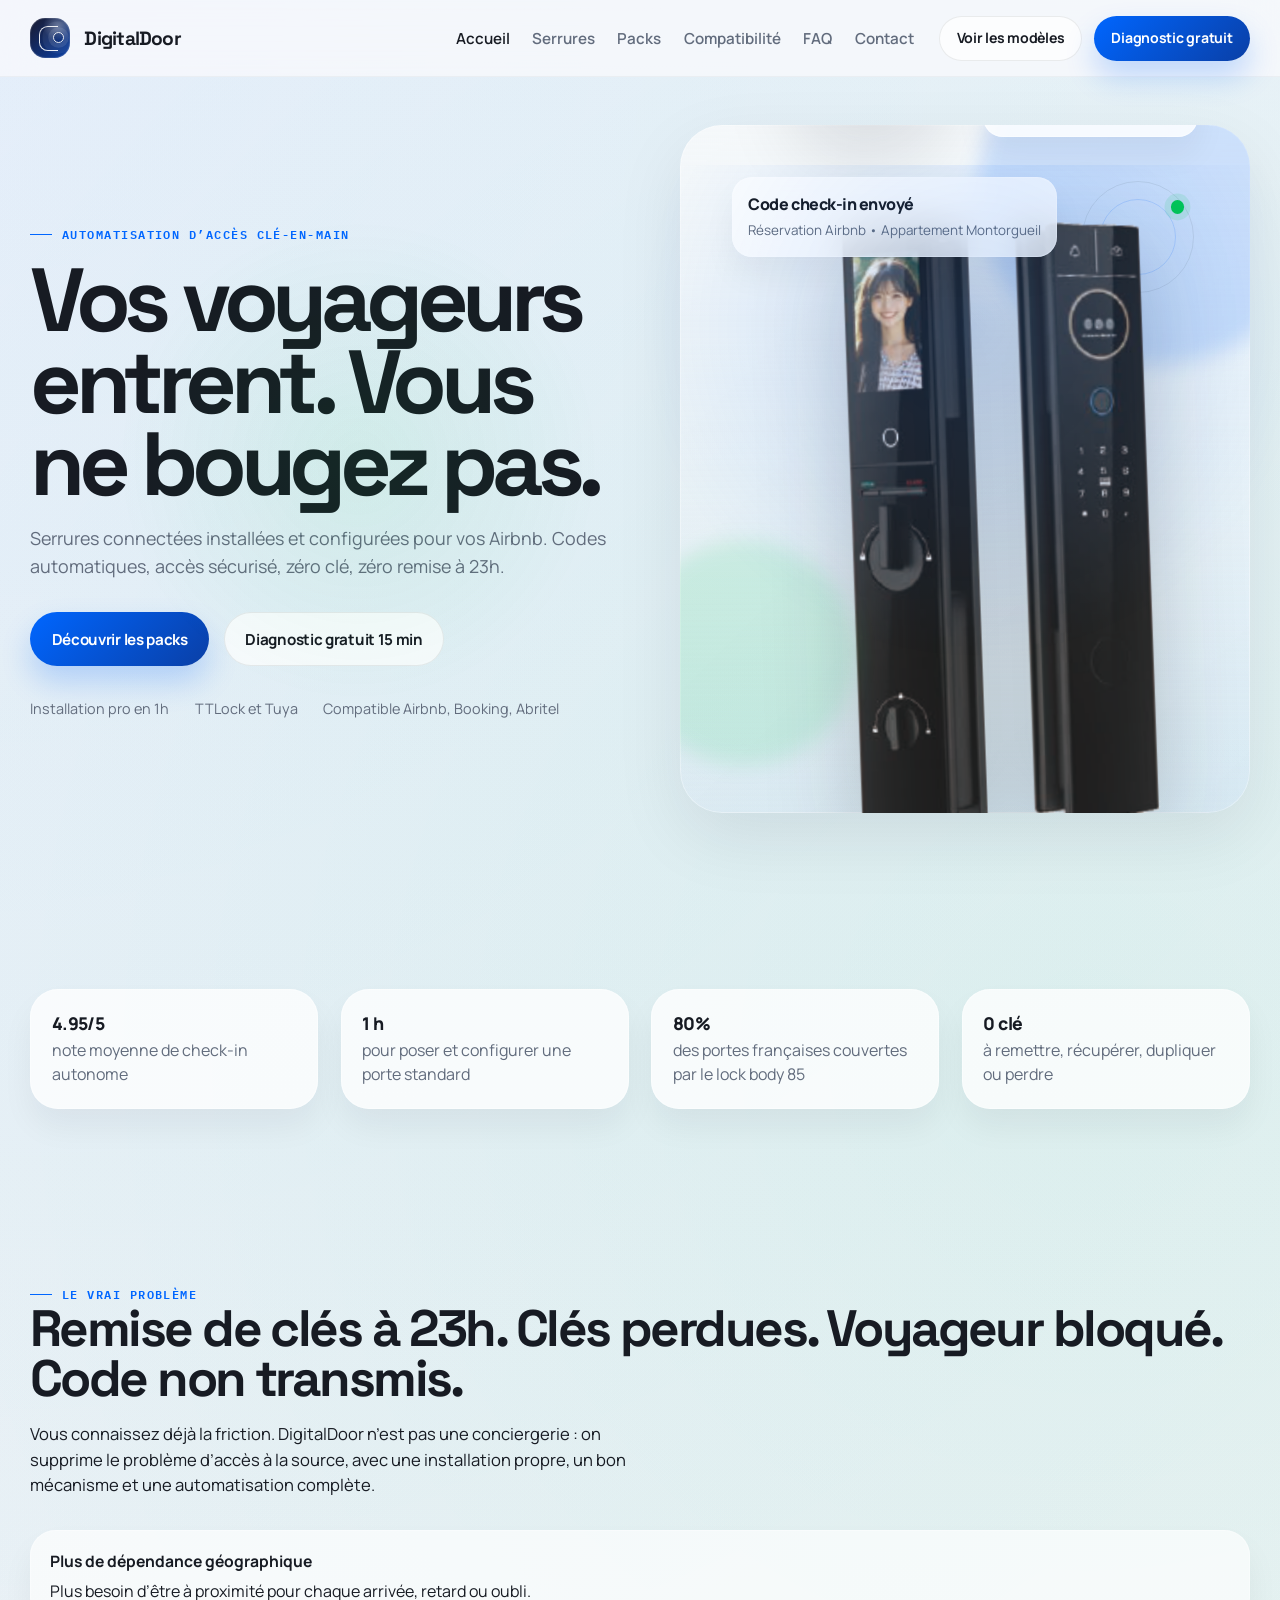
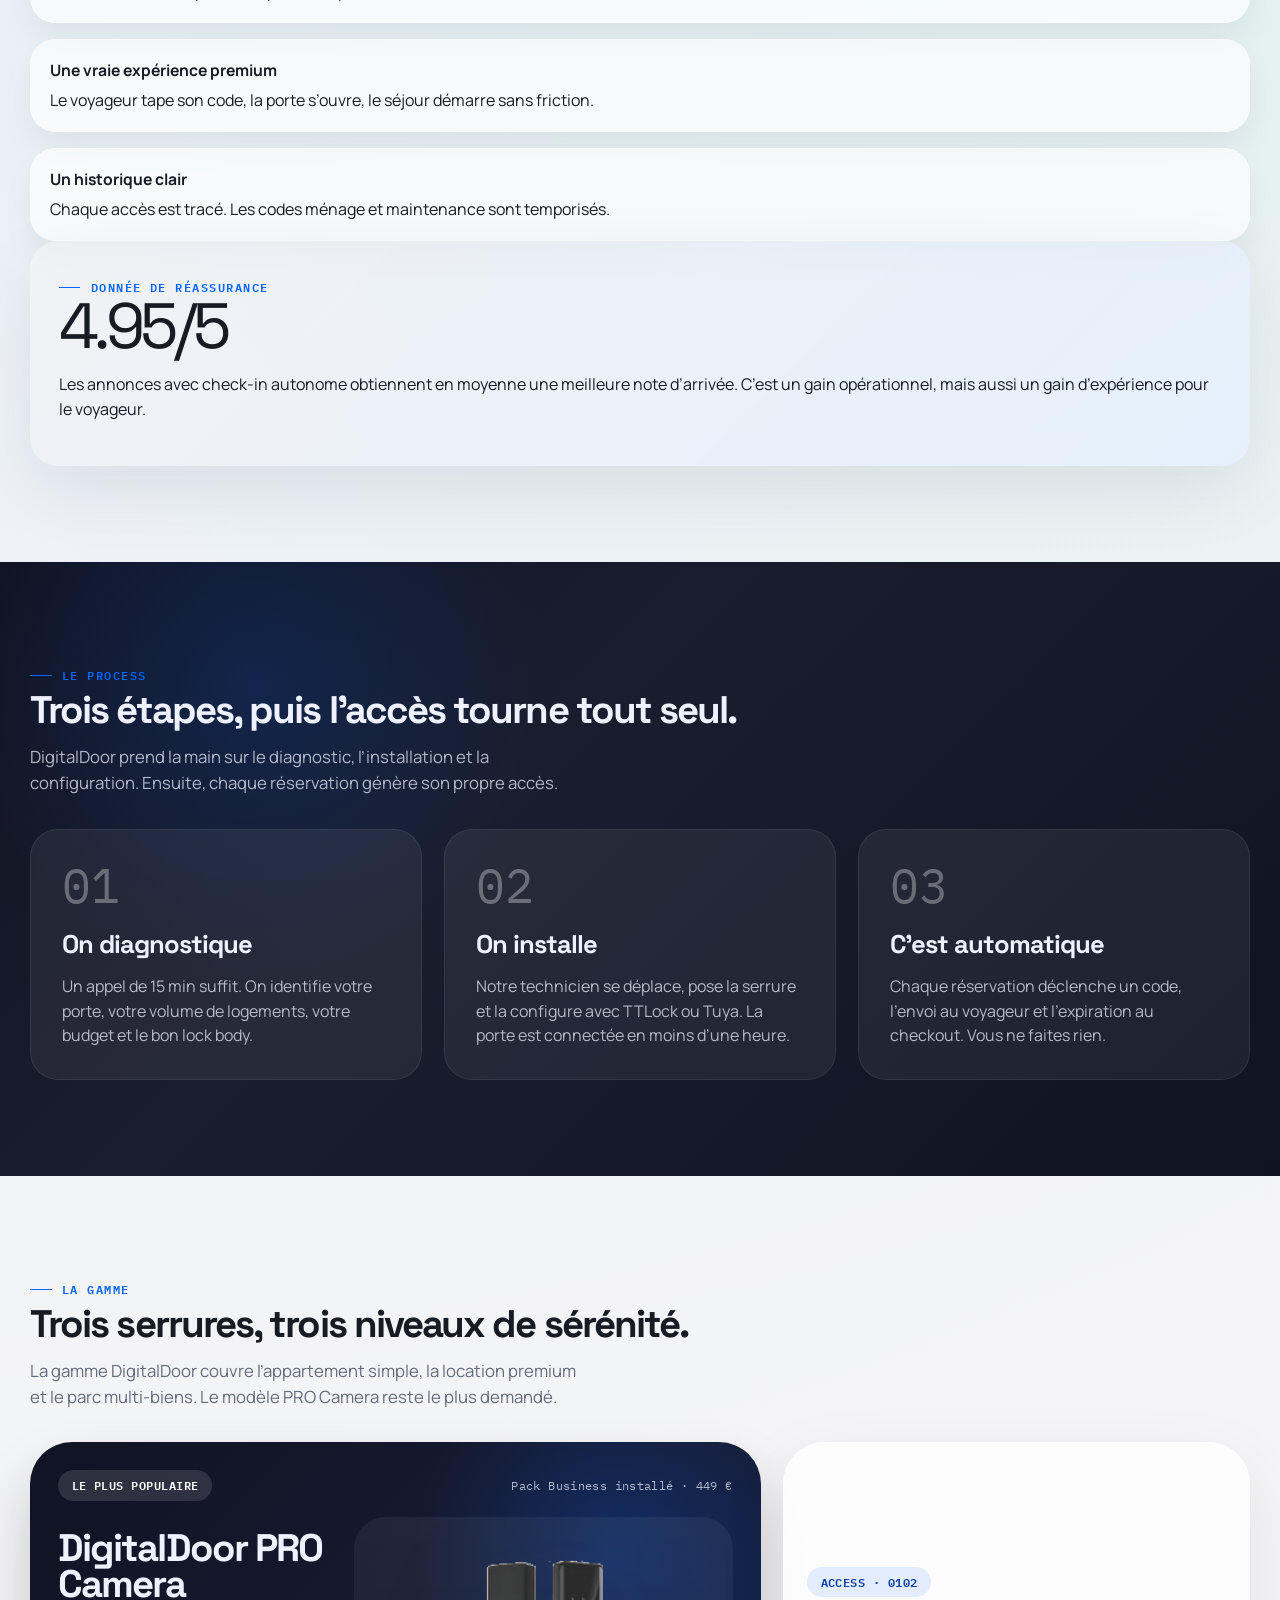
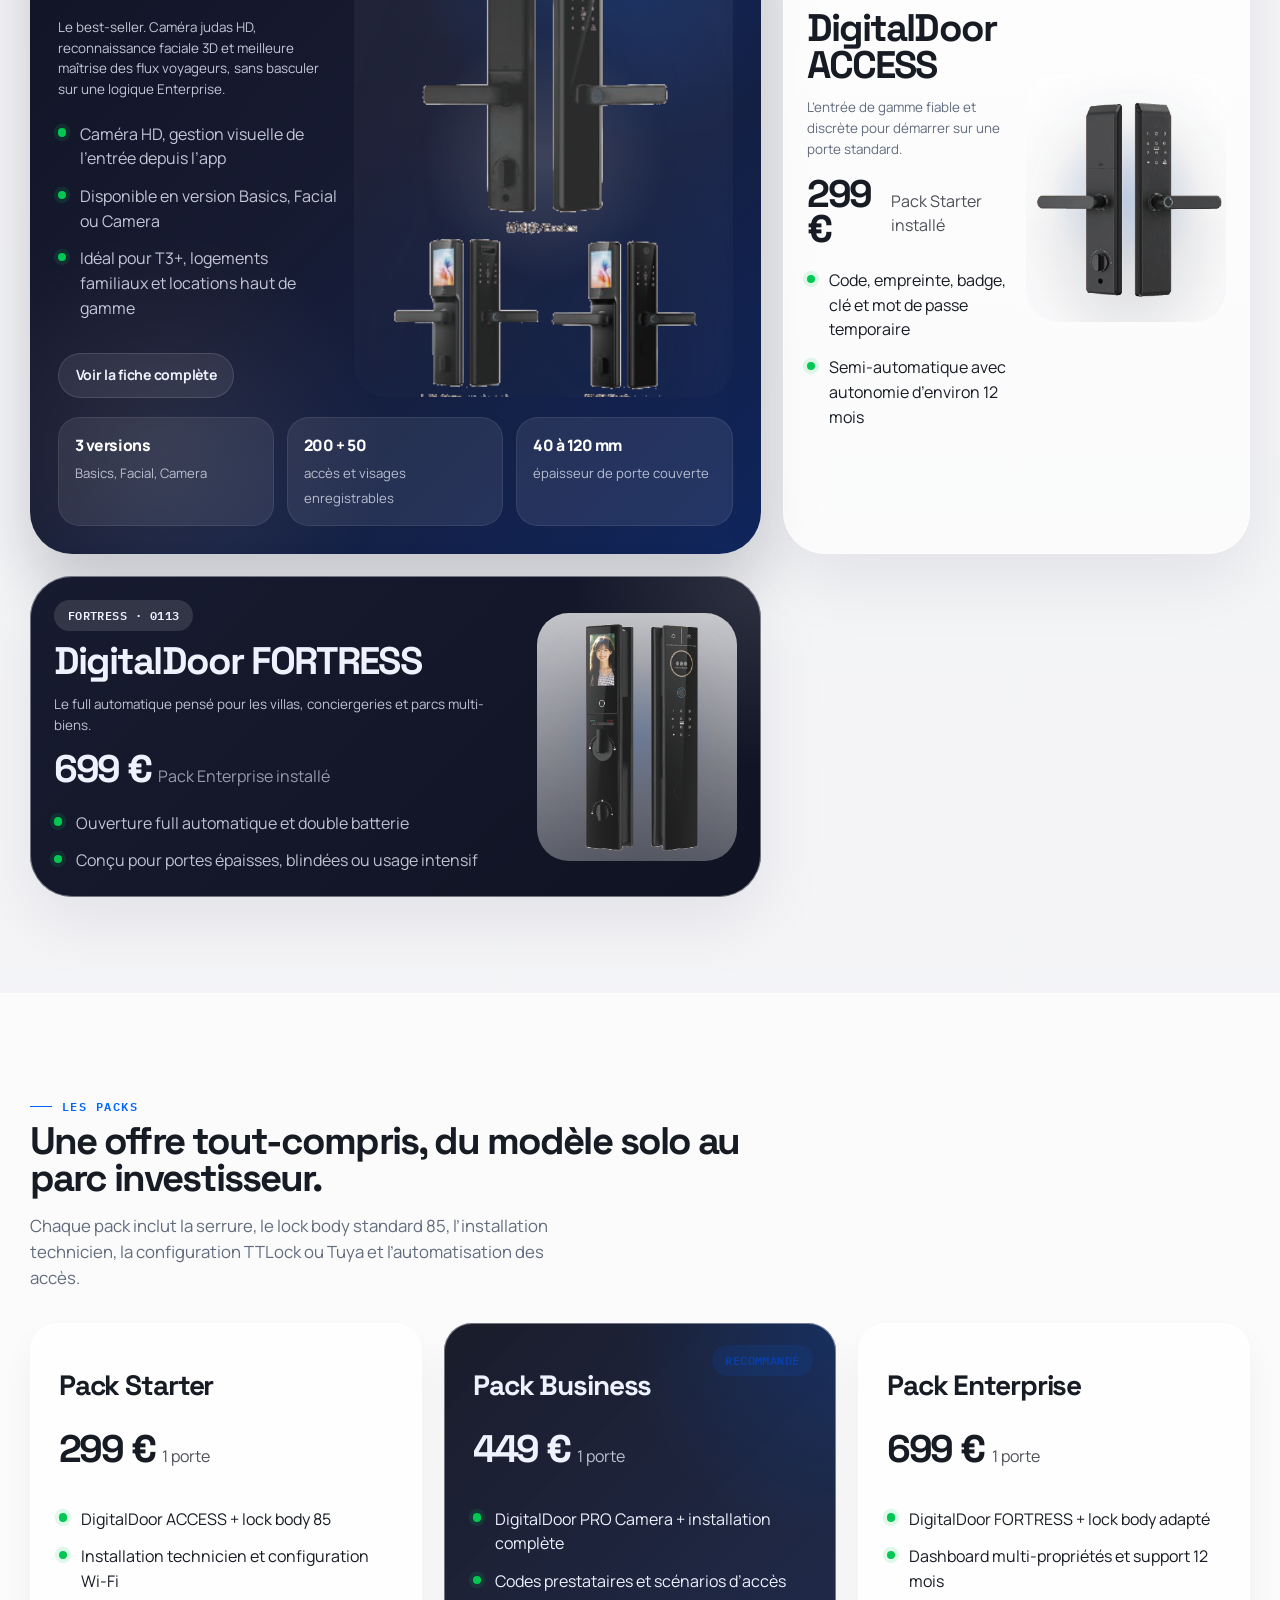
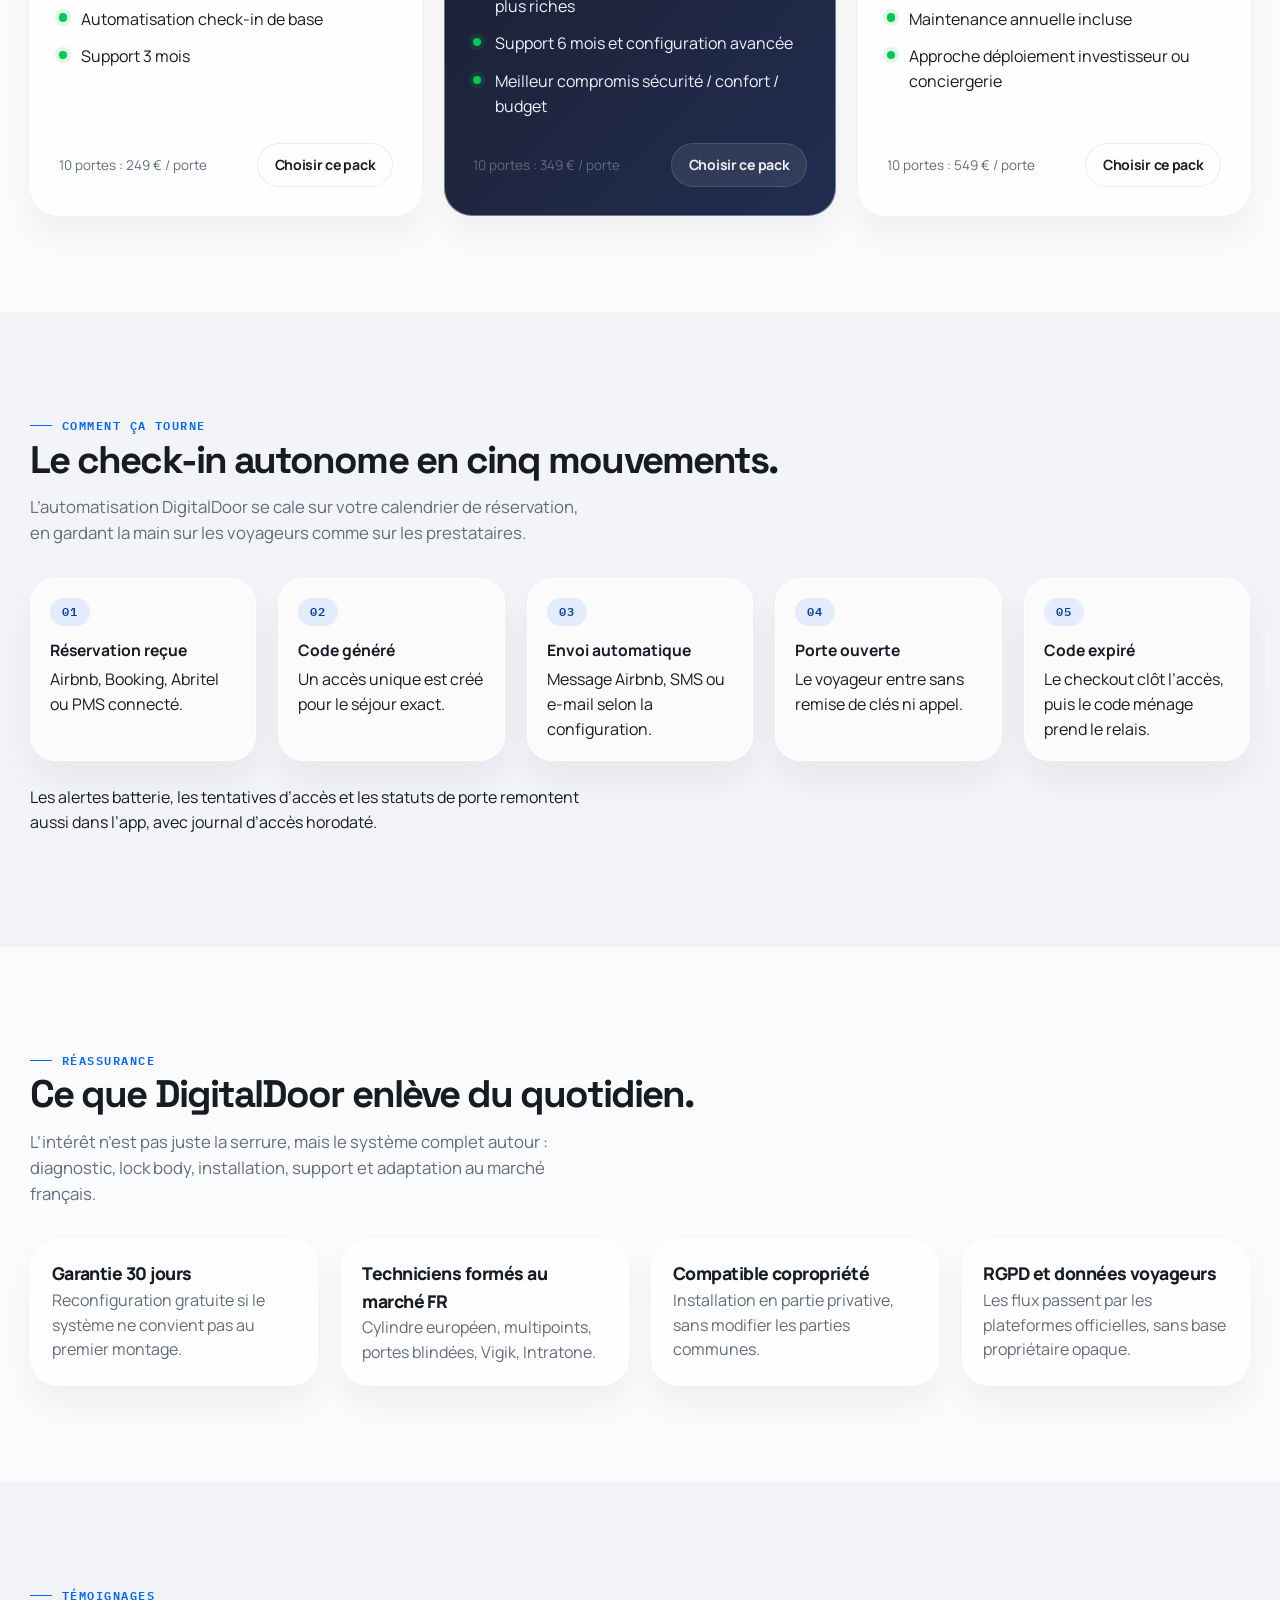
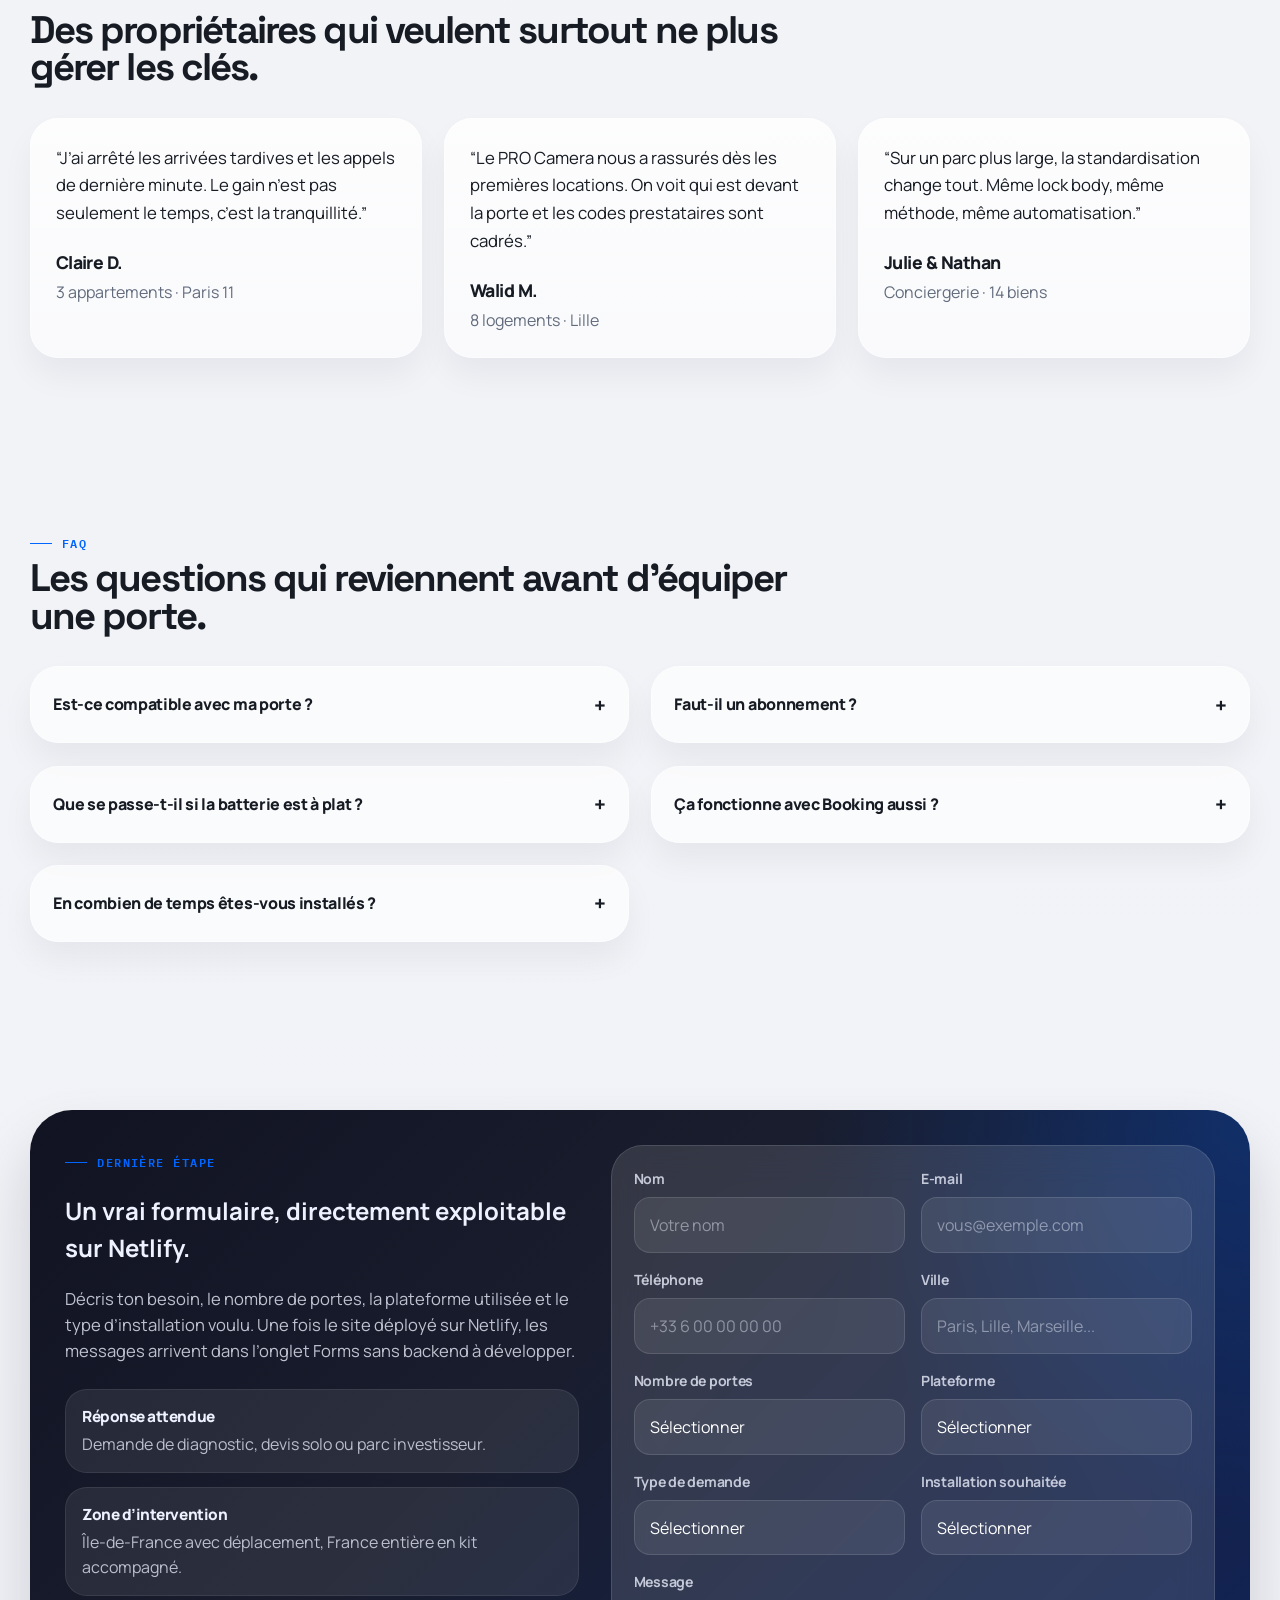
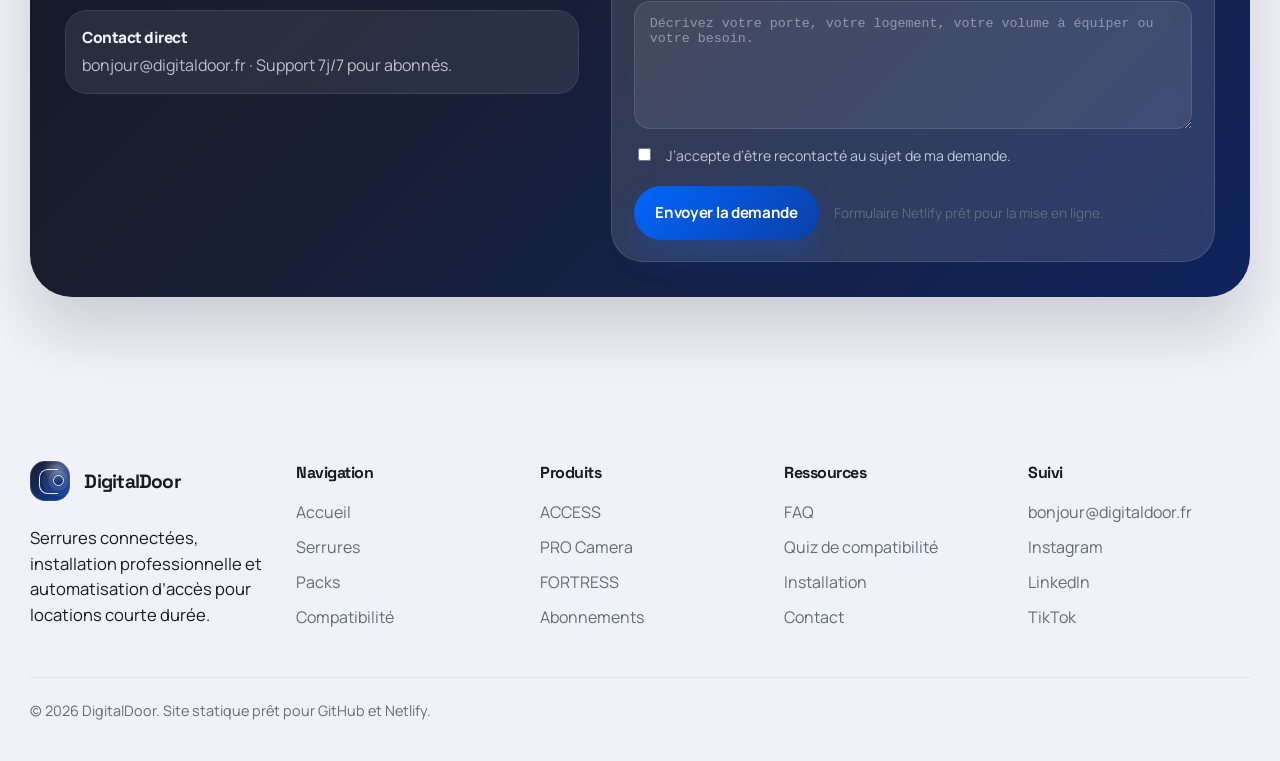
==== index.html @ a61199c5 "Initial DigitalDoor site" ====
<!DOCTYPE html>
<html lang="fr">
  <head>
    <meta charset="UTF-8" />
    <meta name="viewport" content="width=device-width, initial-scale=1.0" />
    <title>DigitalDoor | Serrures connectées pour locations courte durée</title>
    <meta
      name="description"
      content="Automatisez l'accès à vos locations courte durée avec des serrures connectées installées et configurées pour Airbnb, Booking et Abritel."
    />
    <link rel="preconnect" href="https://fonts.googleapis.com" />
    <link rel="preconnect" href="https://fonts.gstatic.com" crossorigin />
    <link
      href="https://fonts.googleapis.com/css2?family=IBM+Plex+Mono:wght@400;500;600&family=Manrope:wght@400;500;600;700;800&family=Space+Grotesk:wght@500;700&display=swap"
      rel="stylesheet"
    />
    <link rel="stylesheet" href="assets/styles/styles.css" />
    <script src="assets/scripts/app.js" defer></script>
  </head>
  <body>
    <div class="page-shell">
      <header class="site-header">
        <div class="container site-header__inner">
          <a class="logo" href="index.html" aria-label="DigitalDoor">
            <span class="logo__mark" aria-hidden="true"></span>
            <span>DigitalDoor</span>
          </a>

          <button class="nav-toggle" type="button" aria-expanded="false" aria-label="Ouvrir le menu" data-nav-toggle>
            <span class="nav-toggle__line"></span>
          </button>

          <nav class="site-nav" aria-label="Navigation principale" data-nav>
            <div class="site-nav__links">
              <a href="index.html" aria-current="page">Accueil</a>
              <a href="serrures.html">Serrures</a>
              <a href="packs.html">Packs</a>
              <a href="compatibilite.html">Compatibilité</a>
              <a href="index.html#faq">FAQ</a>
              <a href="index.html#contact">Contact</a>
            </div>
            <div class="site-nav__actions">
              <a class="button button--ghost button--small" href="serrures.html">Voir les modèles</a>
              <a class="button button--primary button--small" href="compatibilite.html">Diagnostic gratuit</a>
            </div>
          </nav>
        </div>
      </header>

      <main>
        <section class="hero">
          <div class="container hero-grid">
            <div data-reveal>
              <span class="eyebrow">Automatisation d’accès clé-en-main</span>
              <h1>Vos voyageurs entrent. Vous ne bougez pas.</h1>
              <p>
                Serrures connectées installées et configurées pour vos Airbnb.
                Codes automatiques, accès sécurisé, zéro clé, zéro remise à 23h.
              </p>
              <div class="hero-actions">
                <a class="button button--primary" href="packs.html">Découvrir les packs</a>
                <a class="button button--ghost" href="compatibilite.html">Diagnostic gratuit 15 min</a>
              </div>
              <div class="hero-notes">
                <span>Installation pro en 1h</span>
                <span>TTLock et Tuya</span>
                <span>Compatible Airbnb, Booking, Abritel</span>
              </div>
            </div>

            <div class="hero-stage" data-reveal>
              <div class="hero-stage__grid">
                <div class="hero-orbit" aria-hidden="true"></div>
                <div class="device-stack">
                  <img
                    class="hero-device hero-device--main"
                    src="assets/images/113.png"
                    alt="DigitalDoor FORTRESS"
                  />
                  <img
                    class="hero-device hero-device--secondary"
                    src="assets/images/102.png"
                    alt="DigitalDoor ACCESS"
                  />
                </div>
                <div class="hero-chip hero-chip--arrival">
                  <strong>Code check-in envoyé</strong>
                  <span>Réservation Airbnb • Appartement Montorgueil</span>
                </div>
                <div class="hero-chip hero-chip--stat">
                  <strong>Check-in autonome actif</strong>
                  <span>Porte déverrouillée • fermeture auto dans 8 s</span>
                </div>
                <div class="hero-chip hero-chip--owner">
                  <strong>Notification propriétaire</strong>
                  <span>“Votre voyageur est arrivé”</span>
                </div>
              </div>
            </div>
          </div>
        </section>

        <section class="section section--tight">
          <div class="container data-strip">
            <div class="data-strip__item" data-reveal>
              <strong>4.95/5</strong>
              <span>note moyenne de check-in autonome</span>
            </div>
            <div class="data-strip__item" data-reveal>
              <strong>1 h</strong>
              <span>pour poser et configurer une porte standard</span>
            </div>
            <div class="data-strip__item" data-reveal>
              <strong>80%</strong>
              <span>des portes françaises couvertes par le lock body 85</span>
            </div>
            <div class="data-strip__item" data-reveal>
              <strong>0 clé</strong>
              <span>à remettre, récupérer, dupliquer ou perdre</span>
            </div>
          </div>
        </section>

        <section class="section">
          <div class="container problem-grid">
            <div data-reveal>
              <span class="eyebrow">Le vrai problème</span>
              <h2 class="problem-statement">
                Remise de clés à 23h. Clés perdues. Voyageur bloqué. Code non transmis.
              </h2>
              <p class="lede">
                Vous connaissez déjà la friction. DigitalDoor n’est pas une conciergerie :
                on supprime le problème d’accès à la source, avec une installation propre,
                un bon mécanisme et une automatisation complète.
              </p>
              <div class="pain-list">
                <div class="pain-list__item">
                  <strong>Plus de dépendance géographique</strong>
                  <span>Plus besoin d’être à proximité pour chaque arrivée, retard ou oubli.</span>
                </div>
                <div class="pain-list__item">
                  <strong>Une vraie expérience premium</strong>
                  <span>Le voyageur tape son code, la porte s’ouvre, le séjour démarre sans friction.</span>
                </div>
                <div class="pain-list__item">
                  <strong>Un historique clair</strong>
                  <span>Chaque accès est tracé. Les codes ménage et maintenance sont temporisés.</span>
                </div>
              </div>
            </div>

            <div data-reveal>
              <div class="quote-stat">
                <span class="eyebrow">Donnée de réassurance</span>
                <span class="quote-stat__number">4.95/5</span>
                <p>
                  Les annonces avec check-in autonome obtiennent en moyenne une meilleure
                  note d’arrivée. C’est un gain opérationnel, mais aussi un gain d’expérience
                  pour le voyageur.
                </p>
              </div>
            </div>
          </div>
        </section>

        <section class="section section--dark">
          <div class="container">
            <div class="section-heading" data-reveal>
              <span class="eyebrow">Le process</span>
              <h2>Trois étapes, puis l’accès tourne tout seul.</h2>
              <p>
                DigitalDoor prend la main sur le diagnostic, l’installation et la
                configuration. Ensuite, chaque réservation génère son propre accès.
              </p>
            </div>

            <div class="steps">
              <article class="step" data-reveal>
                <span class="step__number">01</span>
                <h3>On diagnostique</h3>
                <p>
                  Un appel de 15 min suffit. On identifie votre porte, votre volume
                  de logements, votre budget et le bon lock body.
                </p>
              </article>
              <article class="step" data-reveal>
                <span class="step__number">02</span>
                <h3>On installe</h3>
                <p>
                  Notre technicien se déplace, pose la serrure et la configure avec
                  TTLock ou Tuya. La porte est connectée en moins d’une heure.
                </p>
              </article>
              <article class="step" data-reveal>
                <span class="step__number">03</span>
                <h3>C’est automatique</h3>
                <p>
                  Chaque réservation déclenche un code, l’envoi au voyageur et
                  l’expiration au checkout. Vous ne faites rien.
                </p>
              </article>
            </div>
          </div>
        </section>

        <section class="section">
          <div class="container">
            <div class="section-heading" data-reveal>
              <span class="eyebrow">La gamme</span>
              <h2>Trois serrures, trois niveaux de sérénité.</h2>
              <p>
                La gamme DigitalDoor couvre l’appartement simple, la location premium
                et le parc multi-biens. Le modèle PRO Camera reste le plus demandé.
              </p>
            </div>

            <div class="showcase-grid">
              <article class="showcase-lock showcase-lock--featured" data-reveal>
                <div class="showcase-lock__top">
                  <span class="pill">Le plus populaire</span>
                  <span class="showcase-lock__meta">Pack Business installé · 449 €</span>
                </div>

                <div class="showcase-lock__content">
                  <div class="showcase-lock__copy">
                    <h3>DigitalDoor PRO Camera</h3>
                    <p class="meta-text">
                      Le best-seller. Caméra judas HD, reconnaissance faciale 3D
                      et meilleure maîtrise des flux voyageurs, sans basculer sur
                      une logique Enterprise.
                    </p>
                    <ul class="feature-list">
                      <li>Caméra HD, gestion visuelle de l’entrée depuis l’app</li>
                      <li>Disponible en version Basics, Facial ou Camera</li>
                      <li>Idéal pour T3+, logements familiaux et locations haut de gamme</li>
                    </ul>
                    <div class="cluster">
                      <a class="button button--dark-ghost button--small" href="serrures.html#pro">Voir la fiche complète</a>
                    </div>
                  </div>

                  <div class="showcase-lock__media showcase-lock__media--featured">
                    <img src="assets/images/104.png" alt="DigitalDoor PRO Camera" />
                  </div>
                </div>

                <div class="showcase-lock__facts">
                  <div class="showcase-fact">
                    <strong>3 versions</strong>
                    <span>Basics, Facial, Camera</span>
                  </div>
                  <div class="showcase-fact">
                    <strong>200 + 50</strong>
                    <span>accès et visages enregistrables</span>
                  </div>
                  <div class="showcase-fact">
                    <strong>40 à 120 mm</strong>
                    <span>épaisseur de porte couverte</span>
                  </div>
                </div>
              </article>

              <article class="showcase-lock showcase-lock--support" data-reveal>
                <div class="showcase-lock__copy">
                  <span class="pill">ACCESS · 0102</span>
                  <h3>DigitalDoor ACCESS</h3>
                  <p class="meta-text">
                    L’entrée de gamme fiable et discrète pour démarrer sur une porte standard.
                  </p>
                  <div class="price-line">
                    <strong>299 €</strong>
                    <span>Pack Starter installé</span>
                  </div>
                  <ul class="feature-list">
                    <li>Code, empreinte, badge, clé et mot de passe temporaire</li>
                    <li>Semi-automatique avec autonomie d’environ 12 mois</li>
                  </ul>
                </div>
                <div class="showcase-lock__media showcase-lock__media--support">
                  <img src="assets/images/102.png" alt="DigitalDoor ACCESS" />
                </div>
              </article>

              <article class="showcase-lock showcase-lock--support showcase-lock--support-dark" data-reveal>
                <div class="showcase-lock__copy">
                  <span class="pill">FORTRESS · 0113</span>
                  <h3>DigitalDoor FORTRESS</h3>
                  <p class="meta-text">
                    Le full automatique pensé pour les villas, conciergeries et parcs multi-biens.
                  </p>
                  <div class="price-line">
                    <strong>699 €</strong>
                    <span>Pack Enterprise installé</span>
                  </div>
                  <ul class="feature-list">
                    <li>Ouverture full automatique et double batterie</li>
                    <li>Conçu pour portes épaisses, blindées ou usage intensif</li>
                  </ul>
                </div>
                <div class="showcase-lock__media showcase-lock__media--support">
                  <img src="assets/images/113.png" alt="DigitalDoor FORTRESS" />
                </div>
              </article>
            </div>
          </div>
        </section>

        <section class="section section--light" id="packs">
          <div class="container">
            <div class="section-heading" data-reveal>
              <span class="eyebrow">Les packs</span>
              <h2>Une offre tout-compris, du modèle solo au parc investisseur.</h2>
              <p>
                Chaque pack inclut la serrure, le lock body standard 85, l’installation
                technicien, la configuration TTLock ou Tuya et l’automatisation des accès.
              </p>
            </div>

            <div class="pricing-grid">
              <article class="pricing-card" data-reveal>
                <h3>Pack Starter</h3>
                <div class="price-line">
                  <strong>299 €</strong>
                  <span>1 porte</span>
                </div>
                <ul class="pack-list">
                  <li>DigitalDoor ACCESS + lock body 85</li>
                  <li>Installation technicien et configuration Wi-Fi</li>
                  <li>Automatisation check-in de base</li>
                  <li>Support 3 mois</li>
                </ul>
                <div class="pricing-footer">
                  <span class="lock-meta">10 portes : 249 € / porte</span>
                  <a class="button button--ghost button--small" href="packs.html#starter">Choisir ce pack</a>
                </div>
              </article>

              <article class="pricing-card pricing-card--featured" data-reveal>
                <span class="pricing-card__badge pill">Recommandé</span>
                <h3>Pack Business</h3>
                <div class="price-line">
                  <strong>449 €</strong>
                  <span>1 porte</span>
                </div>
                <ul class="pack-list">
                  <li>DigitalDoor PRO Camera + installation complète</li>
                  <li>Codes prestataires et scénarios d’accès plus riches</li>
                  <li>Support 6 mois et configuration avancée</li>
                  <li>Meilleur compromis sécurité / confort / budget</li>
                </ul>
                <div class="pricing-footer">
                  <span class="lock-meta">10 portes : 349 € / porte</span>
                  <a class="button button--dark-ghost button--small" href="packs.html#business">Choisir ce pack</a>
                </div>
              </article>

              <article class="pricing-card" data-reveal>
                <h3>Pack Enterprise</h3>
                <div class="price-line">
                  <strong>699 €</strong>
                  <span>1 porte</span>
                </div>
                <ul class="pack-list">
                  <li>DigitalDoor FORTRESS + lock body adapté</li>
                  <li>Dashboard multi-propriétés et support 12 mois</li>
                  <li>Maintenance annuelle incluse</li>
                  <li>Approche déploiement investisseur ou conciergerie</li>
                </ul>
                <div class="pricing-footer">
                  <span class="lock-meta">10 portes : 549 € / porte</span>
                  <a class="button button--ghost button--small" href="packs.html#enterprise">Choisir ce pack</a>
                </div>
              </article>
            </div>
          </div>
        </section>

        <section class="section">
          <div class="container">
            <div class="section-heading" data-reveal>
              <span class="eyebrow">Comment ça tourne</span>
              <h2>Le check-in autonome en cinq mouvements.</h2>
              <p>
                L’automatisation DigitalDoor se cale sur votre calendrier de réservation,
                en gardant la main sur les voyageurs comme sur les prestataires.
              </p>
            </div>

            <div class="flow-grid">
              <div class="flow-step" data-reveal>
                <small>01</small>
                <strong>Réservation reçue</strong>
                <span>Airbnb, Booking, Abritel ou PMS connecté.</span>
              </div>
              <div class="flow-step" data-reveal>
                <small>02</small>
                <strong>Code généré</strong>
                <span>Un accès unique est créé pour le séjour exact.</span>
              </div>
              <div class="flow-step" data-reveal>
                <small>03</small>
                <strong>Envoi automatique</strong>
                <span>Message Airbnb, SMS ou e-mail selon la configuration.</span>
              </div>
              <div class="flow-step" data-reveal>
                <small>04</small>
                <strong>Porte ouverte</strong>
                <span>Le voyageur entre sans remise de clés ni appel.</span>
              </div>
              <div class="flow-step" data-reveal>
                <small>05</small>
                <strong>Code expiré</strong>
                <span>Le checkout clôt l’accès, puis le code ménage prend le relais.</span>
              </div>
            </div>

            <p class="flow-note" data-reveal>
              Les alertes batterie, les tentatives d’accès et les statuts de porte remontent
              aussi dans l’app, avec journal d’accès horodaté.
            </p>
          </div>
        </section>

        <section class="section section--light">
          <div class="container">
            <div class="section-heading" data-reveal>
              <span class="eyebrow">Réassurance</span>
              <h2>Ce que DigitalDoor enlève du quotidien.</h2>
              <p>
                L’intérêt n’est pas juste la serrure, mais le système complet autour :
                diagnostic, lock body, installation, support et adaptation au marché français.
              </p>
            </div>

            <div class="trust-grid">
              <div class="trust-item" data-reveal>
                <strong>Garantie 30 jours</strong>
                <span>Reconfiguration gratuite si le système ne convient pas au premier montage.</span>
              </div>
              <div class="trust-item" data-reveal>
                <strong>Techniciens formés au marché FR</strong>
                <span>Cylindre européen, multipoints, portes blindées, Vigik, Intratone.</span>
              </div>
              <div class="trust-item" data-reveal>
                <strong>Compatible copropriété</strong>
                <span>Installation en partie privative, sans modifier les parties communes.</span>
              </div>
              <div class="trust-item" data-reveal>
                <strong>RGPD et données voyageurs</strong>
                <span>Les flux passent par les plateformes officielles, sans base propriétaire opaque.</span>
              </div>
            </div>
          </div>
        </section>

        <section class="section">
          <div class="container">
            <div class="section-heading" data-reveal>
              <span class="eyebrow">Témoignages</span>
              <h2>Des propriétaires qui veulent surtout ne plus gérer les clés.</h2>
            </div>

            <div class="testimonial-grid">
              <article class="quote-card" data-reveal>
                <p>
                  “J’ai arrêté les arrivées tardives et les appels de dernière minute.
                  Le gain n’est pas seulement le temps, c’est la tranquillité.”
                </p>
                <footer>
                  <strong>Claire D.</strong>
                  <span>3 appartements · Paris 11</span>
                </footer>
              </article>

              <article class="quote-card" data-reveal>
                <p>
                  “Le PRO Camera nous a rassurés dès les premières locations.
                  On voit qui est devant la porte et les codes prestataires sont cadrés.”
                </p>
                <footer>
                  <strong>Walid M.</strong>
                  <span>8 logements · Lille</span>
                </footer>
              </article>

              <article class="quote-card" data-reveal>
                <p>
                  “Sur un parc plus large, la standardisation change tout.
                  Même lock body, même méthode, même automatisation.”
                </p>
                <footer>
                  <strong>Julie &amp; Nathan</strong>
                  <span>Conciergerie · 14 biens</span>
                </footer>
              </article>
            </div>
          </div>
        </section>

        <section class="section section--tight" id="faq">
          <div class="container">
            <div class="section-heading" data-reveal>
              <span class="eyebrow">FAQ</span>
              <h2>Les questions qui reviennent avant d’équiper une porte.</h2>
            </div>

            <div class="faq-grid">
              <article class="faq-item" data-faq-item data-reveal>
                <button class="faq-button" type="button" aria-expanded="false" data-faq-button>
                  <span>Est-ce compatible avec ma porte ?</span>
                  <span>+</span>
                </button>
                <div class="faq-panel" data-faq-panel>
                  <div class="faq-panel__inner">
                    Oui dans beaucoup de cas. Le lock body 85 couvre la majorité des
                    portes d’appartement françaises, et les séries 72, 6068 ou 50 prennent
                    le relais pour les autres configurations.
                  </div>
                </div>
              </article>

              <article class="faq-item" data-faq-item data-reveal>
                <button class="faq-button" type="button" aria-expanded="false" data-faq-button>
                  <span>Faut-il un abonnement ?</span>
                  <span>+</span>
                </button>
                <div class="faq-panel" data-faq-panel>
                  <div class="faq-panel__inner">
                    Non. Les packs fonctionnent sans abonnement obligatoire. Les offres
                    Sérénité, Pilotage et Fleet servent uniquement à prolonger le suivi.
                  </div>
                </div>
              </article>

              <article class="faq-item" data-faq-item data-reveal>
                <button class="faq-button" type="button" aria-expanded="false" data-faq-button>
                  <span>Que se passe-t-il si la batterie est à plat ?</span>
                  <span>+</span>
                </button>
                <div class="faq-panel" data-faq-panel>
                  <div class="faq-panel__inner">
                    Des alertes remontent avant ce point. En secours, les modèles gardent
                    une alimentation USB d’appoint et une clé physique.
                  </div>
                </div>
              </article>

              <article class="faq-item" data-faq-item data-reveal>
                <button class="faq-button" type="button" aria-expanded="false" data-faq-button>
                  <span>Ça fonctionne avec Booking aussi ?</span>
                  <span>+</span>
                </button>
                <div class="faq-panel" data-faq-panel>
                  <div class="faq-panel__inner">
                    Oui. Le brief prévoit Airbnb, Booking, Abritel et plusieurs PMS comme
                    Hospitable, Guesty, Lodgify, Beds24, Hostaway et Smoobu.
                  </div>
                </div>
              </article>

              <article class="faq-item" data-faq-item data-reveal>
                <button class="faq-button" type="button" aria-expanded="false" data-faq-button>
                  <span>En combien de temps êtes-vous installés ?</span>
                  <span>+</span>
                </button>
                <div class="faq-panel" data-faq-panel>
                  <div class="faq-panel__inner">
                    Une porte standard se pose et se configure en environ 1 heure après
                    validation du diagnostic et choix du bon mécanisme.
                  </div>
                </div>
              </article>
            </div>
          </div>
        </section>

        <section class="section" id="contact">
          <div class="container">
            <div class="contact-shell" data-reveal>
              <div class="contact-shell__intro">
                <span class="eyebrow">Dernière étape</span>
                <h2>Un vrai formulaire, directement exploitable sur Netlify.</h2>
                <p class="lede">
                  Décris ton besoin, le nombre de portes, la plateforme utilisée et
                  le type d’installation voulu. Une fois le site déployé sur Netlify,
                  les messages arrivent dans l’onglet Forms sans backend à développer.
                </p>
                <div class="contact-points">
                  <div class="contact-point">
                    <strong>Réponse attendue</strong>
                    <span>Demande de diagnostic, devis solo ou parc investisseur.</span>
                  </div>
                  <div class="contact-point">
                    <strong>Zone d’intervention</strong>
                    <span>Île-de-France avec déplacement, France entière en kit accompagné.</span>
                  </div>
                  <div class="contact-point">
                    <strong>Contact direct</strong>
                    <span>bonjour@digitaldoor.fr · Support 7j/7 pour abonnés.</span>
                  </div>
                </div>
              </div>

              <form
                class="contact-form"
                name="contact"
                method="POST"
                data-netlify="true"
                netlify-honeypot="bot-field"
                action="merci.html"
              >
                <input type="hidden" name="form-name" value="contact" />
                <p hidden>
                  <label>
                    Ne pas remplir ce champ
                    <input name="bot-field" />
                  </label>
                </p>

                <div class="field-grid field-grid--two">
                  <label class="form-field">
                    <span>Nom</span>
                    <input type="text" name="nom" placeholder="Votre nom" required />
                  </label>
                  <label class="form-field">
                    <span>E-mail</span>
                    <input type="email" name="email" placeholder="vous@exemple.com" required />
                  </label>
                </div>

                <div class="field-grid field-grid--two">
                  <label class="form-field">
                    <span>Téléphone</span>
                    <input type="tel" name="telephone" placeholder="+33 6 00 00 00 00" />
                  </label>
                  <label class="form-field">
                    <span>Ville</span>
                    <input type="text" name="ville" placeholder="Paris, Lille, Marseille..." />
                  </label>
                </div>

                <div class="field-grid field-grid--two">
                  <label class="form-field">
                    <span>Nombre de portes</span>
                    <select name="portes" required>
                      <option value="">Sélectionner</option>
                      <option>1 porte</option>
                      <option>2 à 5 portes</option>
                      <option>6 à 10 portes</option>
                      <option>11+ portes</option>
                    </select>
                  </label>
                  <label class="form-field">
                    <span>Plateforme</span>
                    <select name="plateforme" required>
                      <option value="">Sélectionner</option>
                      <option>Airbnb</option>
                      <option>Booking</option>
                      <option>Abritel / VRBO</option>
                      <option>Plusieurs plateformes</option>
                      <option>Autre</option>
                    </select>
                  </label>
                </div>

                <div class="field-grid field-grid--two">
                  <label class="form-field">
                    <span>Type de demande</span>
                    <select name="demande" required>
                      <option value="">Sélectionner</option>
                      <option>Diagnostic gratuit</option>
                      <option>Devis 1 porte</option>
                      <option>Devis multi-biens</option>
                      <option>Question technique</option>
                    </select>
                  </label>
                  <label class="form-field">
                    <span>Installation souhaitée</span>
                    <select name="installation" required>
                      <option value="">Sélectionner</option>
                      <option>Technicien sur place</option>
                      <option>Kit auto-installation</option>
                      <option>À déterminer</option>
                    </select>
                  </label>
                </div>

                <label class="form-field">
                  <span>Message</span>
                  <textarea
                    name="message"
                    rows="6"
                    placeholder="Décrivez votre porte, votre logement, votre volume à équiper ou votre besoin."
                    required
                  ></textarea>
                </label>

                <label class="form-check">
                  <input type="checkbox" name="consentement" required />
                  <span>J’accepte d’être recontacté au sujet de ma demande.</span>
                </label>

                <div class="contact-form__actions">
                  <button class="button button--primary" type="submit">Envoyer la demande</button>
                  <span class="meta-text">Formulaire Netlify prêt pour la mise en ligne.</span>
                </div>
              </form>
            </div>
          </div>
        </section>
      </main>

      <footer class="footer">
        <div class="container">
          <div class="footer-grid">
            <div>
              <a class="logo" href="index.html">
                <span class="logo__mark" aria-hidden="true"></span>
                <span>DigitalDoor</span>
              </a>
              <p class="lede">
                Serrures connectées, installation professionnelle et automatisation
                d’accès pour locations courte durée.
              </p>
            </div>
            <div>
              <h4>Navigation</h4>
              <ul>
                <li><a href="index.html">Accueil</a></li>
                <li><a href="serrures.html">Serrures</a></li>
                <li><a href="packs.html">Packs</a></li>
                <li><a href="compatibilite.html">Compatibilité</a></li>
              </ul>
            </div>
            <div>
              <h4>Produits</h4>
              <ul>
                <li><a href="serrures.html#access">ACCESS</a></li>
                <li><a href="serrures.html#pro">PRO Camera</a></li>
                <li><a href="serrures.html#fortress">FORTRESS</a></li>
                <li><a href="packs.html#subscriptions">Abonnements</a></li>
              </ul>
            </div>
            <div>
              <h4>Ressources</h4>
              <ul>
                <li><a href="index.html#faq">FAQ</a></li>
                <li><a href="compatibilite.html">Quiz de compatibilité</a></li>
                <li><a href="packs.html#installation">Installation</a></li>
                <li><a href="mailto:bonjour@digitaldoor.fr">Contact</a></li>
              </ul>
            </div>
            <div>
              <h4>Suivi</h4>
              <ul>
                <li><a href="mailto:bonjour@digitaldoor.fr">bonjour@digitaldoor.fr</a></li>
                <li><a href="https://instagram.com" target="_blank" rel="noreferrer">Instagram</a></li>
                <li><a href="https://linkedin.com" target="_blank" rel="noreferrer">LinkedIn</a></li>
                <li><a href="https://tiktok.com" target="_blank" rel="noreferrer">TikTok</a></li>
              </ul>
            </div>
          </div>
          <div class="footer-meta">
            © <span id="year"></span> DigitalDoor. Site statique prêt pour GitHub et Netlify.
          </div>
        </div>
      </footer>
    </div>
  </body>
</html>
---- assets/styles/styles.css ----
:root {
  --bg: #f5f5f7;
  --bg-soft: #ffffff;
  --bg-panel: rgba(255, 255, 255, 0.78);
  --bg-dark: #111322;
  --bg-dark-soft: #1a1a2e;
  --text: #171b23;
  --text-soft: #626c7d;
  --line: rgba(23, 27, 35, 0.08);
  --line-strong: rgba(23, 27, 35, 0.16);
  --primary: #0066ff;
  --primary-dark: #0a3fa6;
  --success: #00c853;
  --danger: #ff7759;
  --shadow: 0 24px 70px rgba(17, 19, 34, 0.08);
  --shadow-soft: 0 18px 32px rgba(17, 19, 34, 0.05);
  --radius-sm: 18px;
  --radius-md: 28px;
  --radius-lg: 42px;
  --max: 1220px;
}

*,
*::before,
*::after {
  box-sizing: border-box;
}

html {
  scroll-behavior: smooth;
}

body {
  margin: 0;
  color: var(--text);
  font-family: "Manrope", sans-serif;
  background:
    radial-gradient(circle at top left, rgba(0, 102, 255, 0.08), transparent 36%),
    radial-gradient(circle at 85% 12%, rgba(0, 200, 83, 0.08), transparent 22%),
    linear-gradient(180deg, #fafafc 0%, var(--bg) 32%, #f0f2f7 100%);
  line-height: 1.55;
}

body.menu-open {
  overflow: hidden;
}

img {
  display: block;
  max-width: 100%;
}

a {
  color: inherit;
  text-decoration: none;
}

button,
input,
select {
  font: inherit;
}

button {
  cursor: pointer;
}

.page-shell {
  min-height: 100vh;
}

.container {
  width: min(calc(100% - 2rem), var(--max));
  margin: 0 auto;
}

.section {
  padding: 6rem 0;
}

.section--tight {
  padding: 4.5rem 0;
}

.section--dark {
  color: #eef2ff;
  background:
    radial-gradient(circle at 20% 20%, rgba(0, 102, 255, 0.16), transparent 26%),
    linear-gradient(135deg, #111322 0%, #191d2d 38%, #0f1322 100%);
}

.section--light {
  background: rgba(255, 255, 255, 0.66);
}

.section-heading {
  max-width: 760px;
  margin-bottom: 2rem;
}

.section-heading h2,
.section-heading h1 {
  margin: 0.35rem 0 0;
  font-family: "Space Grotesk", sans-serif;
  font-size: clamp(2rem, 3vw, 4.25rem);
  line-height: 0.98;
  letter-spacing: -0.05em;
}

.section-heading p {
  max-width: 56ch;
  margin: 1rem 0 0;
  color: var(--text-soft);
  font-size: 1.05rem;
}

.section--dark .section-heading p,
.section--dark .lede,
.section--dark .step p,
.section--dark .flow-note,
.section--dark .footer-meta {
  color: rgba(238, 242, 255, 0.72);
}

.eyebrow {
  display: inline-flex;
  align-items: center;
  gap: 0.65rem;
  color: var(--primary);
  font-family: "IBM Plex Mono", monospace;
  font-size: 0.76rem;
  font-weight: 600;
  letter-spacing: 0.12em;
  text-transform: uppercase;
}

.eyebrow::before {
  width: 1.35rem;
  height: 1px;
  background: currentColor;
  content: "";
}

.site-header {
  position: sticky;
  top: 0;
  z-index: 40;
  padding: 1rem 0;
}

.site-header::before {
  position: absolute;
  inset: 0;
  background: rgba(250, 250, 252, 0.72);
  border-bottom: 1px solid rgba(23, 27, 35, 0.04);
  backdrop-filter: blur(18px);
  -webkit-backdrop-filter: blur(18px);
  content: "";
}

.site-header__inner {
  position: relative;
  display: flex;
  align-items: center;
  justify-content: space-between;
  gap: 1.5rem;
}

.logo {
  display: inline-flex;
  align-items: center;
  gap: 0.9rem;
  font-family: "Space Grotesk", sans-serif;
  font-weight: 700;
  font-size: 1.2rem;
  letter-spacing: -0.04em;
}

.logo__mark {
  position: relative;
  width: 2.5rem;
  height: 2.5rem;
  border-radius: 0.95rem;
  background:
    radial-gradient(circle at 70% 20%, rgba(255, 255, 255, 0.32), transparent 35%),
    linear-gradient(135deg, var(--bg-dark-soft) 0%, var(--primary-dark) 100%);
  box-shadow: inset 0 0 0 1px rgba(255, 255, 255, 0.12);
}

.logo__mark::before,
.logo__mark::after {
  position: absolute;
  content: "";
}

.logo__mark::before {
  inset: 0.45rem 0.72rem 0.45rem 0.55rem;
  border: 1.8px solid rgba(255, 255, 255, 0.9);
  border-right-width: 0;
  border-radius: 0.55rem 0 0 0.55rem;
}

.logo__mark::after {
  inset: 0.85rem 0.35rem auto auto;
  width: 0.7rem;
  height: 0.7rem;
  border-radius: 999px;
  border: 1.8px solid rgba(255, 255, 255, 0.9);
  box-shadow:
    0 0 0 0.3rem rgba(255, 255, 255, 0.1),
    0 0 0 0.65rem rgba(255, 255, 255, 0.06);
}

.site-nav {
  display: flex;
  align-items: center;
  gap: 1.6rem;
}

.site-nav__links {
  display: flex;
  align-items: center;
  gap: 1.4rem;
}

.site-nav__links a {
  color: var(--text-soft);
  font-size: 0.95rem;
  font-weight: 600;
  transition: color 180ms ease, transform 180ms ease;
}

.site-nav__links a:hover,
.site-nav__links a[aria-current="page"] {
  color: var(--text);
}

.site-nav__actions {
  display: flex;
  align-items: center;
  gap: 0.75rem;
}

.nav-toggle {
  display: none;
  width: 3rem;
  height: 3rem;
  padding: 0;
  border: 0;
  border-radius: 999px;
  background: rgba(255, 255, 255, 0.8);
  box-shadow: var(--shadow-soft);
}

.nav-toggle__line,
.nav-toggle__line::before,
.nav-toggle__line::after {
  display: block;
  width: 1.1rem;
  height: 2px;
  border-radius: 999px;
  margin: 0 auto;
  background: var(--text);
  transition: transform 180ms ease, opacity 180ms ease;
  content: "";
}

.nav-toggle__line::before {
  transform: translateY(-0.35rem);
}

.nav-toggle__line::after {
  transform: translateY(0.23rem);
}

body.menu-open .nav-toggle__line {
  transform: rotate(45deg);
}

body.menu-open .nav-toggle__line::before {
  transform: translateY(0) rotate(90deg);
}

body.menu-open .nav-toggle__line::after {
  opacity: 0;
}

.button {
  display: inline-flex;
  align-items: center;
  justify-content: center;
  gap: 0.7rem;
  min-height: 3.35rem;
  padding: 0 1.35rem;
  border: 0;
  border-radius: 999px;
  font-size: 0.95rem;
  font-weight: 700;
  letter-spacing: -0.02em;
  transition:
    transform 180ms ease,
    box-shadow 180ms ease,
    background 180ms ease,
    color 180ms ease;
}

.button:hover {
  transform: translateY(-1px);
}

.button:disabled {
  opacity: 0.45;
  cursor: not-allowed;
  transform: none;
  box-shadow: none;
}

.button--primary {
  color: #fff;
  background: linear-gradient(135deg, var(--primary) 0%, var(--primary-dark) 100%);
  box-shadow: 0 16px 30px rgba(0, 102, 255, 0.22);
}

.button--ghost {
  color: var(--text);
  background: rgba(255, 255, 255, 0.72);
  box-shadow: inset 0 0 0 1px rgba(23, 27, 35, 0.08);
}

.button--dark-ghost {
  color: #eef2ff;
  background: rgba(255, 255, 255, 0.08);
  box-shadow: inset 0 0 0 1px rgba(255, 255, 255, 0.12);
}

.button--small {
  min-height: 2.8rem;
  padding-inline: 1.1rem;
  font-size: 0.88rem;
}

.hero {
  position: relative;
  padding: 3rem 0 6.5rem;
}

.hero::after {
  position: absolute;
  inset: 5.5rem 0 auto;
  height: min(42vw, 36rem);
  background:
    radial-gradient(circle at 76% 30%, rgba(0, 102, 255, 0.14), transparent 32%),
    radial-gradient(circle at 28% 55%, rgba(0, 200, 83, 0.08), transparent 25%);
  pointer-events: none;
  content: "";
}

.hero-grid {
  position: relative;
  display: grid;
  grid-template-columns: minmax(0, 1.02fr) minmax(0, 0.98fr);
  align-items: center;
  gap: 3.6rem;
}

.hero h1 {
  margin: 0.9rem 0 1.2rem;
  font-family: "Space Grotesk", sans-serif;
  font-size: clamp(3rem, 7vw, 6.4rem);
  line-height: 0.92;
  letter-spacing: -0.07em;
  max-width: 10.5ch;
}

.hero p {
  max-width: 55ch;
  margin: 0;
  font-size: 1.12rem;
  color: var(--text-soft);
}

.hero-actions,
.cluster {
  display: flex;
  flex-wrap: wrap;
  gap: 0.9rem;
  margin-top: 2rem;
}

.hero-notes {
  display: flex;
  flex-wrap: wrap;
  gap: 1.6rem;
  margin-top: 2rem;
  color: var(--text-soft);
  font-size: 0.9rem;
}

.hero-stage {
  position: relative;
  min-height: 43rem;
  padding: 2rem;
  border-radius: var(--radius-lg);
  background:
    linear-gradient(180deg, rgba(255, 255, 255, 0.72) 0%, rgba(255, 255, 255, 0.22) 100%),
    linear-gradient(135deg, rgba(17, 19, 34, 0.04), rgba(0, 102, 255, 0.08));
  box-shadow:
    inset 0 0 0 1px rgba(255, 255, 255, 0.35),
    var(--shadow);
  overflow: hidden;
}

.hero-stage::before,
.hero-stage::after {
  position: absolute;
  border-radius: 999px;
  filter: blur(10px);
  content: "";
}

.hero-stage::before {
  width: 22rem;
  height: 22rem;
  top: -7rem;
  right: -5rem;
  background: rgba(0, 102, 255, 0.16);
}

.hero-stage::after {
  width: 14rem;
  height: 14rem;
  bottom: 3rem;
  left: -3rem;
  background: rgba(0, 200, 83, 0.12);
}

.hero-stage__grid {
  position: relative;
  height: 100%;
  border-radius: calc(var(--radius-lg) - 0.5rem);
  background:
    linear-gradient(180deg, rgba(17, 19, 34, 0.06) 0%, rgba(17, 19, 34, 0.02) 100%),
    linear-gradient(90deg, rgba(17, 19, 34, 0.05) 1px, transparent 1px),
    linear-gradient(rgba(17, 19, 34, 0.05) 1px, transparent 1px);
  background-size: auto, 2.5rem 2.5rem, 2.5rem 2.5rem;
}

.device-stack {
  position: absolute;
  inset: 0;
}

.hero-device {
  position: absolute;
  filter: drop-shadow(0 30px 45px rgba(17, 19, 34, 0.22));
  transform-origin: center center;
}

.hero-device--main {
  width: min(34vw, 25rem);
  right: 2rem;
  top: 3rem;
  transform: rotate(-2deg);
}

.hero-device--secondary {
  width: min(24vw, 17rem);
  left: 1.5rem;
  bottom: 1.6rem;
  transform: rotate(5deg);
  opacity: 0.94;
}

.hero-chip,
.floating-card,
.mini-panel {
  position: absolute;
  backdrop-filter: blur(18px);
  -webkit-backdrop-filter: blur(18px);
  box-shadow: var(--shadow-soft);
}

.hero-chip {
  padding: 0.95rem 1rem;
  border-radius: 1.25rem;
  background: rgba(255, 255, 255, 0.82);
  box-shadow:
    inset 0 0 0 1px rgba(255, 255, 255, 0.35),
    var(--shadow-soft);
}

.hero-chip strong,
.floating-card strong,
.mini-panel strong {
  display: block;
  font-weight: 800;
  letter-spacing: -0.03em;
}

.hero-chip span,
.floating-card span,
.mini-panel span,
.lock-meta,
.meta-text {
  color: var(--text-soft);
  font-size: 0.84rem;
}

.hero-chip--arrival {
  left: 1.25rem;
  top: 1.25rem;
}

.hero-chip--owner {
  right: 1.25rem;
  bottom: 1.25rem;
}

.hero-chip--stat {
  left: 2.25rem;
  bottom: 7rem;
}

.hero-orbit {
  position: absolute;
  width: 7rem;
  height: 7rem;
  border-radius: 999px;
  border: 1px solid rgba(23, 27, 35, 0.08);
  right: 1.5rem;
  top: 1.5rem;
}

.hero-orbit::before,
.hero-orbit::after {
  position: absolute;
  border-radius: 999px;
  content: "";
}

.hero-orbit::before {
  inset: 1.05rem;
  border: 1px solid rgba(0, 102, 255, 0.16);
}

.hero-orbit::after {
  width: 0.85rem;
  height: 0.85rem;
  right: 0.55rem;
  top: 1.15rem;
  background: var(--success);
  box-shadow: 0 0 0 0.4rem rgba(0, 200, 83, 0.12);
}

.data-strip,
.stat-grid,
.trust-grid,
.lock-grid,
.pricing-grid,
.testimonial-grid,
.quote-grid,
.flow-grid,
.detail-grid,
.faq-grid,
.installation-grid,
.subscription-grid,
.blog-grid,
.footer-grid,
.product-grid,
.compare-grid {
  display: grid;
  gap: 1.4rem;
}

.data-strip {
  grid-template-columns: repeat(4, minmax(0, 1fr));
}

.data-strip__item,
.trust-item,
.quote-card,
.faq-item,
.installation-panel,
.subscription-panel,
.blog-card,
.detail-panel,
.mini-panel,
.product-panel,
.comparison-strip,
.lock-body-panel,
.pricing-note {
  border-radius: var(--radius-md);
  background: var(--bg-panel);
  box-shadow:
    inset 0 0 0 1px rgba(255, 255, 255, 0.35),
    var(--shadow-soft);
}

.data-strip__item,
.trust-item,
.detail-panel,
.installation-panel,
.subscription-panel,
.blog-card,
.product-panel,
.lock-body-panel,
.pricing-note {
  padding: 1.35rem;
}

.data-strip__item strong,
.trust-item strong,
.quote-card strong,
.installation-panel strong,
.subscription-panel strong,
.blog-card strong,
.product-panel strong {
  display: block;
  font-size: 1.1rem;
  font-weight: 800;
  letter-spacing: -0.03em;
}

.data-strip__item span,
.trust-item span,
.quote-card span,
.installation-panel span,
.subscription-panel span,
.blog-card span,
.detail-panel span,
.product-panel span {
  color: var(--text-soft);
}

.problem-grid,
.detail-grid,
.installation-grid,
.quiz-layout,
.product-grid {
  grid-template-columns: repeat(2, minmax(0, 1fr));
  align-items: start;
}

.problem-statement {
  font-family: "Space Grotesk", sans-serif;
  font-size: clamp(2.1rem, 4vw, 4rem);
  line-height: 0.98;
  letter-spacing: -0.05em;
  margin: 0;
}

.pain-list {
  display: grid;
  gap: 1rem;
  margin-top: 2rem;
}

.pain-list__item,
.flow-step {
  padding: 1.2rem 1.25rem;
  border-radius: 1.6rem;
  background: rgba(255, 255, 255, 0.68);
  box-shadow:
    inset 0 0 0 1px rgba(255, 255, 255, 0.34),
    var(--shadow-soft);
}

.pain-list__item strong,
.flow-step strong {
  display: block;
  margin-bottom: 0.35rem;
  font-size: 0.98rem;
}

.quote-stat {
  padding: 1.8rem;
  border-radius: var(--radius-md);
  background:
    linear-gradient(135deg, rgba(17, 19, 34, 0.04), rgba(0, 102, 255, 0.08)),
    rgba(255, 255, 255, 0.72);
  box-shadow: var(--shadow);
}

.quote-stat__number {
  display: block;
  font-family: "Space Grotesk", sans-serif;
  font-size: clamp(3.5rem, 5vw, 5.6rem);
  line-height: 0.92;
  letter-spacing: -0.07em;
}

.lede {
  max-width: 64ch;
  font-size: 1.04rem;
}

.steps {
  display: grid;
  grid-template-columns: repeat(3, minmax(0, 1fr));
  gap: 1.4rem;
}

.step {
  position: relative;
  padding: 2rem;
  border-radius: var(--radius-md);
  background: rgba(255, 255, 255, 0.06);
  box-shadow: inset 0 0 0 1px rgba(255, 255, 255, 0.08);
}

.step__number {
  color: rgba(255, 255, 255, 0.32);
  font-family: "IBM Plex Mono", monospace;
  font-size: 3rem;
  line-height: 1;
}

.step h3 {
  margin: 1rem 0 0.55rem;
  font-family: "Space Grotesk", sans-serif;
  font-size: 1.6rem;
  letter-spacing: -0.04em;
}

.step p {
  margin: 0;
}

.lock-grid {
  grid-template-columns: repeat(3, minmax(0, 1fr));
  align-items: stretch;
}

.showcase-grid {
  display: grid;
  grid-template-columns: minmax(0, 1.22fr) minmax(0, 0.78fr);
  gap: 1.4rem;
  align-items: stretch;
}

.showcase-lock {
  position: relative;
  overflow: hidden;
  border-radius: var(--radius-lg);
  background:
    linear-gradient(180deg, rgba(255, 255, 255, 0.84) 0%, rgba(255, 255, 255, 0.64) 100%);
  box-shadow:
    inset 0 0 0 1px rgba(255, 255, 255, 0.4),
    var(--shadow);
}

.showcase-lock--featured {
  display: flex;
  flex-direction: column;
  padding: 1.75rem;
  color: #eef2ff;
  background:
    radial-gradient(circle at 80% 16%, rgba(0, 102, 255, 0.24), transparent 24%),
    radial-gradient(circle at 18% 86%, rgba(255, 255, 255, 0.08), transparent 26%),
    linear-gradient(135deg, #101323 0%, #171b32 45%, #10265d 100%);
  box-shadow: 0 34px 60px rgba(17, 19, 34, 0.2);
}

.showcase-lock--featured .pill {
  color: #fff;
  background: rgba(255, 255, 255, 0.12);
}

.showcase-lock--support {
  display: grid;
  grid-template-columns: minmax(0, 1fr) 12.5rem;
  gap: 1rem;
  align-items: center;
  padding: 1.5rem;
}

.showcase-lock--support-dark {
  color: #eef2ff;
  background:
    radial-gradient(circle at top right, rgba(255, 255, 255, 0.12), transparent 24%),
    linear-gradient(135deg, #171b2f 0%, #101323 100%);
}

.showcase-lock--support-dark .meta-text,
.showcase-lock--support-dark .price-line span,
.showcase-lock--support-dark .feature-list li {
  color: rgba(238, 242, 255, 0.78);
}

.showcase-lock--support-dark .pill {
  color: #eef2ff;
  background: rgba(255, 255, 255, 0.12);
}

.showcase-lock__top {
  display: flex;
  justify-content: space-between;
  align-items: center;
  gap: 1rem;
}

.showcase-lock__meta {
  color: rgba(238, 242, 255, 0.72);
  font-family: "IBM Plex Mono", monospace;
  font-size: 0.78rem;
  letter-spacing: 0.03em;
}

.showcase-lock__content {
  display: grid;
  grid-template-columns: minmax(0, 0.85fr) minmax(0, 1.15fr);
  gap: 1rem;
  align-items: center;
  margin-top: 1rem;
}

.showcase-lock__copy {
  position: relative;
  z-index: 1;
}

.showcase-lock__copy h3 {
  margin: 0.8rem 0 0.5rem;
  font-family: "Space Grotesk", sans-serif;
  font-size: clamp(1.95rem, 3vw, 2.9rem);
  line-height: 0.96;
  letter-spacing: -0.05em;
}

.showcase-lock__media {
  position: relative;
  display: grid;
  place-items: center;
  overflow: hidden;
  border-radius: 2rem;
  background:
    radial-gradient(circle at center, rgba(0, 102, 255, 0.14), transparent 48%),
    linear-gradient(180deg, rgba(255, 255, 255, 0.76), rgba(255, 255, 255, 0.32));
}

.showcase-lock__media--featured {
  min-height: 30rem;
  background:
    radial-gradient(circle at center, rgba(255, 255, 255, 0.18), transparent 40%),
    linear-gradient(180deg, rgba(255, 255, 255, 0.06), rgba(255, 255, 255, 0.02));
}

.showcase-lock__media--support {
  min-height: 15.5rem;
}

.showcase-lock__media img {
  width: auto;
  max-width: 100%;
  filter: drop-shadow(0 28px 42px rgba(17, 19, 34, 0.24));
}

.showcase-lock__media--featured img {
  max-height: 26rem;
  transform: translate(1rem, 1.4rem) scale(1.22);
}

.showcase-lock--support .showcase-lock__media img {
  max-height: 14.25rem;
  transform: scale(1.05);
}

.showcase-lock--featured .meta-text,
.showcase-lock--featured .feature-list li {
  color: rgba(238, 242, 255, 0.8);
}

.showcase-lock__facts {
  display: grid;
  grid-template-columns: repeat(3, minmax(0, 1fr));
  gap: 0.8rem;
  margin-top: 1.2rem;
}

.showcase-fact {
  padding: 1rem 1.05rem;
  border-radius: 1.35rem;
  background: rgba(255, 255, 255, 0.08);
  box-shadow: inset 0 0 0 1px rgba(255, 255, 255, 0.08);
}

.showcase-fact strong {
  display: block;
  margin-bottom: 0.2rem;
  color: #fff;
  font-size: 0.98rem;
  font-weight: 800;
  letter-spacing: -0.03em;
}

.showcase-fact span {
  color: rgba(238, 242, 255, 0.72);
  font-size: 0.82rem;
}

.lock-card,
.pricing-card,
.quote-card,
.faq-item,
.result-card {
  position: relative;
  overflow: hidden;
}

.lock-card {
  display: flex;
  flex-direction: column;
  min-height: 100%;
  padding: 1.75rem;
  border-radius: var(--radius-md);
  background: rgba(255, 255, 255, 0.72);
  box-shadow:
    inset 0 0 0 1px rgba(255, 255, 255, 0.4),
    var(--shadow-soft);
}

.lock-card--featured {
  background:
    radial-gradient(circle at top right, rgba(0, 102, 255, 0.22), transparent 30%),
    linear-gradient(135deg, #111322 0%, #1b2140 65%, #10245d 100%);
  color: #eef2ff;
  box-shadow: 0 30px 55px rgba(17, 19, 34, 0.18);
}

.lock-card--featured .meta-text,
.lock-card--featured .lock-meta,
.lock-card--featured p,
.lock-card--featured li {
  color: rgba(238, 242, 255, 0.8);
}

.pill {
  display: inline-flex;
  align-items: center;
  min-height: 1.9rem;
  padding: 0 0.85rem;
  border-radius: 999px;
  color: var(--primary-dark);
  background: rgba(0, 102, 255, 0.1);
  font-family: "IBM Plex Mono", monospace;
  font-size: 0.74rem;
  font-weight: 600;
  letter-spacing: 0.04em;
  text-transform: uppercase;
}

.lock-card--featured .pill {
  color: #fff;
  background: rgba(255, 255, 255, 0.12);
}

.lock-image {
  position: relative;
  display: grid;
  place-items: center;
  min-height: 20rem;
  margin: 1rem 0 1.6rem;
  border-radius: 2rem;
  background:
    radial-gradient(circle at center, rgba(0, 102, 255, 0.12), transparent 52%),
    linear-gradient(180deg, rgba(255, 255, 255, 0.7) 0%, rgba(255, 255, 255, 0.3) 100%);
}

.lock-card--featured .lock-image {
  background:
    radial-gradient(circle at center, rgba(255, 255, 255, 0.18), transparent 52%),
    rgba(255, 255, 255, 0.03);
}

.lock-image img {
  max-height: 19rem;
  width: auto;
  filter: drop-shadow(0 24px 36px rgba(17, 19, 34, 0.18));
}

.lock-card h3,
.pricing-card h3,
.product-panel h3 {
  margin: 0.75rem 0 0.5rem;
  font-family: "Space Grotesk", sans-serif;
  font-size: 1.75rem;
  letter-spacing: -0.04em;
}

.price-line {
  display: flex;
  align-items: baseline;
  gap: 0.5rem;
  margin: 1rem 0;
}

.price-line strong {
  font-family: "Space Grotesk", sans-serif;
  font-size: 2.4rem;
  line-height: 0.92;
  letter-spacing: -0.06em;
}

.price-line span {
  color: inherit;
  opacity: 0.76;
}

.feature-list,
.inline-list,
.comparison-list,
.pack-list {
  display: grid;
  gap: 0.8rem;
  padding: 0;
  margin: 1.35rem 0 0;
  list-style: none;
}

.feature-list li,
.inline-list li,
.comparison-list li,
.pack-list li {
  position: relative;
  padding-left: 1.4rem;
}

.feature-list li::before,
.inline-list li::before,
.comparison-list li::before,
.pack-list li::before {
  position: absolute;
  left: 0;
  top: 0.42rem;
  width: 0.52rem;
  height: 0.52rem;
  border-radius: 999px;
  background: var(--success);
  box-shadow: 0 0 0 0.26rem rgba(0, 200, 83, 0.12);
  content: "";
}

.comparison-list li::before {
  background: var(--primary);
  box-shadow: 0 0 0 0.26rem rgba(0, 102, 255, 0.12);
}

.lock-footer,
.pricing-footer {
  display: flex;
  flex-wrap: wrap;
  align-items: center;
  justify-content: space-between;
  gap: 0.9rem;
  margin-top: auto;
  padding-top: 1.5rem;
}

.pricing-grid {
  grid-template-columns: repeat(3, minmax(0, 1fr));
  align-items: stretch;
}

.pricing-card {
  display: flex;
  flex-direction: column;
  padding: 1.8rem;
  border-radius: var(--radius-md);
  background: rgba(255, 255, 255, 0.72);
  box-shadow:
    inset 0 0 0 1px rgba(255, 255, 255, 0.38),
    var(--shadow-soft);
}

.pricing-card--featured {
  background:
    radial-gradient(circle at top right, rgba(0, 102, 255, 0.18), transparent 34%),
    linear-gradient(135deg, rgba(17, 19, 34, 0.96), rgba(19, 32, 70, 0.94));
  color: #eef2ff;
}

.pricing-card__badge {
  position: absolute;
  top: 1.4rem;
  right: 1.4rem;
}

.flow-grid {
  grid-template-columns: repeat(5, minmax(0, 1fr));
  align-items: start;
}

.flow-step {
  min-height: 100%;
}

.flow-step small {
  display: inline-flex;
  align-items: center;
  min-height: 1.8rem;
  padding: 0 0.75rem;
  border-radius: 999px;
  margin-bottom: 0.7rem;
  background: rgba(0, 102, 255, 0.1);
  color: var(--primary-dark);
  font-family: "IBM Plex Mono", monospace;
  font-size: 0.72rem;
  font-weight: 600;
  letter-spacing: 0.08em;
  text-transform: uppercase;
}

.flow-note {
  margin-top: 1.5rem;
  max-width: 56ch;
}

.trust-grid {
  grid-template-columns: repeat(4, minmax(0, 1fr));
}

.trust-item {
  min-height: 100%;
}

.testimonial-grid,
.blog-grid,
.compare-grid {
  grid-template-columns: repeat(3, minmax(0, 1fr));
}

.subscription-grid {
  grid-template-columns: repeat(3, minmax(0, 1fr));
}

.quote-card {
  padding: 1.6rem;
  border-radius: var(--radius-md);
  background:
    linear-gradient(180deg, rgba(255, 255, 255, 0.82) 0%, rgba(255, 255, 255, 0.58) 100%);
  box-shadow:
    inset 0 0 0 1px rgba(255, 255, 255, 0.36),
    var(--shadow-soft);
}

.quote-card p {
  margin: 0 0 1.4rem;
  font-size: 1.05rem;
  line-height: 1.65;
}

.quote-card footer {
  display: flex;
  flex-direction: column;
  gap: 0.25rem;
}

.faq-grid {
  grid-template-columns: repeat(2, minmax(0, 1fr));
}

.faq-item {
  border-radius: var(--radius-md);
  background: rgba(255, 255, 255, 0.68);
  box-shadow:
    inset 0 0 0 1px rgba(255, 255, 255, 0.32),
    var(--shadow-soft);
}

.faq-item.is-open {
  background: rgba(255, 255, 255, 0.82);
}

.faq-button {
  display: flex;
  align-items: center;
  justify-content: space-between;
  width: 100%;
  padding: 1.4rem 1.45rem;
  border: 0;
  background: transparent;
  color: var(--text);
  text-align: left;
  font-weight: 800;
  letter-spacing: -0.02em;
}

.faq-button span:last-child {
  font-size: 1.3rem;
}

.faq-panel {
  max-height: 0;
  overflow: hidden;
  transition: max-height 220ms ease;
}

.faq-panel__inner {
  padding: 0 1.45rem 1.4rem;
  color: var(--text-soft);
}

.cta-panel {
  display: grid;
  grid-template-columns: minmax(0, 0.95fr) minmax(0, 1.05fr);
  gap: 2rem;
  padding: 2.4rem;
  border-radius: var(--radius-lg);
  background:
    radial-gradient(circle at top right, rgba(0, 102, 255, 0.22), transparent 30%),
    linear-gradient(135deg, #111322 0%, #191d2d 38%, #10245d 100%);
  color: #eef2ff;
  box-shadow: 0 34px 60px rgba(17, 19, 34, 0.16);
}

.contact-shell {
  display: grid;
  grid-template-columns: minmax(0, 0.92fr) minmax(0, 1.08fr);
  gap: 2rem;
  padding: 2.2rem;
  border-radius: var(--radius-lg);
  color: #eef2ff;
  background:
    radial-gradient(circle at top right, rgba(0, 102, 255, 0.22), transparent 30%),
    linear-gradient(135deg, #111322 0%, #191d2d 38%, #10245d 100%);
  box-shadow: 0 34px 60px rgba(17, 19, 34, 0.16);
}

.contact-shell__intro .lede {
  color: rgba(238, 242, 255, 0.78);
}

.contact-points {
  display: grid;
  gap: 0.9rem;
  margin-top: 1.6rem;
}

.contact-point {
  padding: 1rem 1.05rem;
  border-radius: 1.35rem;
  background: rgba(255, 255, 255, 0.08);
  box-shadow: inset 0 0 0 1px rgba(255, 255, 255, 0.08);
}

.contact-point strong {
  display: block;
  margin-bottom: 0.2rem;
  font-size: 0.96rem;
  font-weight: 800;
  letter-spacing: -0.03em;
}

.contact-point span {
  color: rgba(238, 242, 255, 0.74);
}

.contact-form {
  display: grid;
  gap: 1rem;
  padding: 1.4rem;
  border-radius: 2rem;
  background: rgba(255, 255, 255, 0.12);
  box-shadow: inset 0 0 0 1px rgba(255, 255, 255, 0.12);
  backdrop-filter: blur(18px);
  -webkit-backdrop-filter: blur(18px);
}

.field-grid {
  display: grid;
  gap: 1rem;
}

.field-grid--two {
  grid-template-columns: repeat(2, minmax(0, 1fr));
}

.form-field {
  display: grid;
  gap: 0.5rem;
}

.form-field span {
  color: rgba(238, 242, 255, 0.78);
  font-size: 0.88rem;
  font-weight: 700;
  letter-spacing: -0.02em;
}

.form-field input,
.form-field select,
.form-field textarea {
  width: 100%;
  padding: 0.95rem 1rem;
  border: 0;
  border-radius: 1rem;
  color: #fff;
  background: rgba(255, 255, 255, 0.08);
  box-shadow: inset 0 0 0 1px rgba(255, 255, 255, 0.12);
  transition: box-shadow 180ms ease, background 180ms ease;
}

.form-field input::placeholder,
.form-field textarea::placeholder {
  color: rgba(238, 242, 255, 0.46);
}

.form-field input:focus,
.form-field select:focus,
.form-field textarea:focus {
  outline: none;
  background: rgba(255, 255, 255, 0.11);
  box-shadow: inset 0 0 0 1px rgba(123, 172, 255, 0.56);
}

.form-field select {
  appearance: none;
}

.form-field textarea {
  resize: vertical;
  min-height: 8rem;
}

.form-check {
  display: flex;
  align-items: flex-start;
  gap: 0.8rem;
  color: rgba(238, 242, 255, 0.76);
  font-size: 0.88rem;
}

.form-check input {
  margin-top: 0.2rem;
  accent-color: #7bacff;
}

.contact-form__actions {
  display: flex;
  flex-wrap: wrap;
  align-items: center;
  gap: 0.9rem;
  margin-top: 0.2rem;
}

.cta-panel p {
  color: rgba(238, 242, 255, 0.76);
}

.cta-panel__meta {
  display: grid;
  gap: 0.95rem;
}

.mini-panel {
  padding: 1.15rem 1.2rem;
  border-radius: 1.4rem;
  background: rgba(255, 255, 255, 0.08);
  box-shadow: inset 0 0 0 1px rgba(255, 255, 255, 0.08);
}

.footer {
  padding: 4.25rem 0 2.4rem;
}

.footer-grid {
  grid-template-columns: 1.1fr repeat(4, minmax(0, 1fr));
  align-items: start;
}

.footer h4 {
  margin: 0 0 0.85rem;
  font-family: "Space Grotesk", sans-serif;
  font-size: 1rem;
  letter-spacing: -0.03em;
}

.footer ul {
  display: grid;
  gap: 0.65rem;
  padding: 0;
  margin: 0;
  list-style: none;
  color: var(--text-soft);
}

.footer-meta {
  margin-top: 2rem;
  padding-top: 1.4rem;
  border-top: 1px solid rgba(23, 27, 35, 0.08);
  color: var(--text-soft);
  font-size: 0.9rem;
}

.page-hero {
  padding: 3rem 0 4.5rem;
}

.page-hero__grid,
.detail-grid,
.product-grid {
  display: grid;
  grid-template-columns: minmax(0, 1.02fr) minmax(0, 0.98fr);
  gap: 2rem;
  align-items: center;
}

.page-hero h1,
.product-grid h2,
.detail-grid h2,
.lock-body-panel h2,
.cta-panel h2 {
  margin: 0.55rem 0 0;
  font-family: "Space Grotesk", sans-serif;
  font-size: clamp(2.2rem, 4vw, 4.8rem);
  line-height: 0.95;
  letter-spacing: -0.06em;
}

.page-hero .lede,
.product-grid .lede,
.detail-grid .lede,
.lock-body-panel .lede,
.cta-panel .lede {
  margin-top: 1rem;
}

.panel-stage,
.product-stage {
  position: relative;
  padding: 1.8rem;
  border-radius: var(--radius-lg);
  background:
    linear-gradient(180deg, rgba(255, 255, 255, 0.82) 0%, rgba(255, 255, 255, 0.5) 100%),
    linear-gradient(135deg, rgba(17, 19, 34, 0.04), rgba(0, 102, 255, 0.08));
  box-shadow: var(--shadow);
  overflow: hidden;
}

.panel-stage__visual {
  display: grid;
  place-items: center;
  min-height: 29rem;
  border-radius: calc(var(--radius-lg) - 0.45rem);
  background:
    radial-gradient(circle at center, rgba(0, 102, 255, 0.12), transparent 42%),
    linear-gradient(180deg, rgba(255, 255, 255, 0.7), rgba(255, 255, 255, 0.4));
}

.panel-stage__visual img,
.product-stage img {
  max-height: 28rem;
  width: auto;
  filter: drop-shadow(0 26px 40px rgba(17, 19, 34, 0.18));
}

.spec-table,
.comparison-table {
  width: 100%;
  border-collapse: collapse;
}

.table-wrapper {
  overflow: auto;
  border-radius: var(--radius-md);
  background: rgba(255, 255, 255, 0.72);
  box-shadow:
    inset 0 0 0 1px rgba(255, 255, 255, 0.36),
    var(--shadow-soft);
}

.spec-table th,
.spec-table td,
.comparison-table th,
.comparison-table td {
  padding: 1rem 1.2rem;
  text-align: left;
  vertical-align: top;
}

.spec-table thead th,
.comparison-table thead th {
  font-family: "IBM Plex Mono", monospace;
  font-size: 0.76rem;
  font-weight: 600;
  letter-spacing: 0.1em;
  text-transform: uppercase;
  color: var(--text-soft);
  background: rgba(255, 255, 255, 0.42);
}

.spec-table tbody tr:nth-child(odd),
.comparison-table tbody tr:nth-child(odd) {
  background: rgba(255, 255, 255, 0.16);
}

.comparison-table td strong {
  display: block;
  margin-bottom: 0.2rem;
}

.comparison-table td {
  min-width: 12rem;
}

.lock-body-panel {
  display: grid;
  grid-template-columns: minmax(0, 0.9fr) minmax(0, 1.1fr);
  gap: 2rem;
  align-items: center;
  padding: 1.8rem;
}

.lock-body-panel img {
  width: 100%;
  height: auto;
}

.lock-body-panel ul {
  margin: 1.1rem 0 0;
  padding: 0;
  list-style: none;
  display: grid;
  gap: 0.8rem;
}

.lock-body-panel li {
  padding-left: 1.2rem;
  position: relative;
}

.lock-body-panel li::before {
  position: absolute;
  left: 0;
  top: 0.5rem;
  width: 0.42rem;
  height: 0.42rem;
  border-radius: 999px;
  background: var(--primary);
  content: "";
}

.pricing-note {
  display: grid;
  grid-template-columns: repeat(3, minmax(0, 1fr));
  gap: 1rem;
}

.quiz-layout {
  align-items: start;
}

.quiz-shell {
  padding: 1.9rem;
  border-radius: var(--radius-lg);
  background:
    linear-gradient(180deg, rgba(255, 255, 255, 0.82) 0%, rgba(255, 255, 255, 0.56) 100%);
  box-shadow:
    inset 0 0 0 1px rgba(255, 255, 255, 0.4),
    var(--shadow);
}

.quiz-progress {
  display: grid;
  gap: 0.85rem;
  margin-bottom: 1.5rem;
}

.quiz-progress__row {
  display: flex;
  justify-content: space-between;
  align-items: baseline;
  gap: 1rem;
}

.quiz-progress__bar {
  width: 100%;
  height: 0.45rem;
  overflow: hidden;
  border-radius: 999px;
  background: rgba(23, 27, 35, 0.08);
}

.quiz-progress__fill {
  height: 100%;
  border-radius: inherit;
  background: linear-gradient(135deg, var(--primary) 0%, var(--success) 100%);
  transition: width 220ms ease;
}

.quiz-step {
  display: none;
}

.quiz-step.is-active {
  display: block;
}

.quiz-step h2 {
  margin: 0.4rem 0 0.55rem;
  font-family: "Space Grotesk", sans-serif;
  font-size: clamp(1.8rem, 3vw, 2.6rem);
  line-height: 1.02;
  letter-spacing: -0.05em;
}

.quiz-step p {
  margin: 0;
  color: var(--text-soft);
}

.quiz-options {
  display: grid;
  gap: 0.9rem;
  margin-top: 1.5rem;
}

.quiz-option {
  display: block;
}

.quiz-option input {
  position: absolute;
  opacity: 0;
  pointer-events: none;
}

.quiz-option__body {
  display: flex;
  gap: 1rem;
  align-items: flex-start;
  padding: 1.1rem 1.15rem;
  border-radius: 1.3rem;
  background: rgba(255, 255, 255, 0.66);
  box-shadow:
    inset 0 0 0 1px rgba(23, 27, 35, 0.08),
    var(--shadow-soft);
  transition: transform 180ms ease, box-shadow 180ms ease, background 180ms ease;
}

.quiz-option__body strong {
  display: block;
  margin-bottom: 0.2rem;
}

.quiz-option__dot {
  width: 1rem;
  height: 1rem;
  border-radius: 999px;
  margin-top: 0.3rem;
  box-shadow: inset 0 0 0 1px rgba(23, 27, 35, 0.16);
  background: #fff;
}

.quiz-option input:checked + .quiz-option__body {
  background: rgba(0, 102, 255, 0.08);
  box-shadow:
    inset 0 0 0 2px rgba(0, 102, 255, 0.16),
    0 18px 28px rgba(0, 102, 255, 0.12);
  transform: translateY(-1px);
}

.quiz-option input:checked + .quiz-option__body .quiz-option__dot {
  background: var(--primary);
  box-shadow: 0 0 0 0.26rem rgba(0, 102, 255, 0.12);
}

.range-block {
  margin-top: 1.6rem;
  padding: 1.2rem;
  border-radius: 1.6rem;
  background: rgba(255, 255, 255, 0.66);
  box-shadow:
    inset 0 0 0 1px rgba(23, 27, 35, 0.08),
    var(--shadow-soft);
}

.range-block input[type="range"] {
  width: 100%;
  accent-color: var(--primary);
}

.range-display {
  display: inline-flex;
  align-items: baseline;
  gap: 0.35rem;
  margin-top: 1rem;
  font-family: "Space Grotesk", sans-serif;
  font-size: 2.5rem;
  line-height: 1;
  letter-spacing: -0.06em;
}

.quiz-actions {
  display: flex;
  flex-wrap: wrap;
  gap: 0.9rem;
  margin-top: 1.8rem;
}

.quiz-aside {
  display: grid;
  gap: 1rem;
}

.result-card {
  padding: 1.8rem;
  border-radius: var(--radius-lg);
  background:
    radial-gradient(circle at top right, rgba(0, 102, 255, 0.18), transparent 34%),
    linear-gradient(135deg, rgba(17, 19, 34, 0.98), rgba(15, 19, 34, 0.98));
  color: #eef2ff;
  box-shadow: 0 32px 56px rgba(17, 19, 34, 0.2);
}

.result-card p,
.result-card li,
.result-card span {
  color: rgba(238, 242, 255, 0.76);
}

.result-card__header {
  display: flex;
  flex-wrap: wrap;
  gap: 1rem;
  justify-content: space-between;
  align-items: flex-start;
}

.result-card__price {
  font-family: "Space Grotesk", sans-serif;
  font-size: 3rem;
  line-height: 0.94;
  letter-spacing: -0.06em;
}

.result-card__visual {
  display: grid;
  place-items: center;
  margin: 1.4rem 0;
  padding: 1.2rem;
  border-radius: 1.8rem;
  background: rgba(255, 255, 255, 0.05);
  box-shadow: inset 0 0 0 1px rgba(255, 255, 255, 0.08);
}

.result-card__visual img {
  max-height: 17rem;
  width: auto;
  filter: drop-shadow(0 22px 34px rgba(0, 0, 0, 0.26));
}

.comparison-strip {
  padding: 1rem 1.15rem;
}

.comparison-strip strong {
  display: block;
  font-size: 0.92rem;
  margin-bottom: 0.2rem;
}

[data-reveal] {
  opacity: 0;
  transform: translateY(28px);
  transition: opacity 520ms ease, transform 520ms ease;
}

[data-reveal].is-visible {
  opacity: 1;
  transform: translateY(0);
}

@media (max-width: 1120px) {
  .hero-grid,
  .page-hero__grid,
  .detail-grid,
  .product-grid,
  .problem-grid,
  .quiz-layout,
  .cta-panel,
  .contact-shell,
  .lock-body-panel,
  .footer-grid {
    grid-template-columns: 1fr;
  }

  .data-strip,
  .trust-grid,
  .steps,
  .lock-grid,
  .showcase-grid,
  .pricing-grid,
  .subscription-grid,
  .testimonial-grid,
  .blog-grid,
  .flow-grid,
  .faq-grid,
  .pricing-note,
  .compare-grid {
    grid-template-columns: repeat(2, minmax(0, 1fr));
  }

  .hero-stage {
    min-height: 36rem;
  }

  .showcase-lock--featured {
    grid-row: auto;
  }
}

@media (max-width: 860px) {
  .site-nav {
    position: fixed;
    inset: 4.8rem 1rem auto;
    display: none;
    flex-direction: column;
    align-items: stretch;
    padding: 1rem;
    border-radius: 1.5rem;
    background: rgba(255, 255, 255, 0.92);
    box-shadow: var(--shadow);
  }

  body.menu-open .site-nav {
    display: flex;
  }

  .site-nav__links,
  .site-nav__actions {
    flex-direction: column;
    align-items: stretch;
  }

  .nav-toggle {
    display: inline-flex;
    align-items: center;
    justify-content: center;
  }

  .hero {
    padding-top: 2rem;
  }

  .hero h1 {
    max-width: 12ch;
  }

  .hero-stage {
    min-height: 31rem;
    padding: 1.1rem;
  }

  .showcase-lock--support,
  .showcase-lock__content,
  .field-grid--two {
    grid-template-columns: 1fr;
  }

  .showcase-lock__media--featured {
    min-height: 22rem;
  }

  .showcase-lock__media--featured img {
    max-height: 20rem;
    transform: translate(0.2rem, 0.7rem) scale(1.12);
  }

  .hero-device--main {
    width: min(66vw, 19rem);
    right: 1rem;
    top: 2rem;
  }

  .hero-device--secondary {
    width: min(46vw, 13rem);
    left: 0.5rem;
    bottom: 1rem;
  }
}

@media (max-width: 640px) {
  .container {
    width: min(calc(100% - 1.25rem), var(--max));
  }

  .section,
  .page-hero {
    padding: 4rem 0;
  }

  .hero h1 {
    font-size: clamp(2.6rem, 12vw, 4.4rem);
  }

  .section-heading h2,
  .section-heading h1 {
    font-size: clamp(2rem, 9vw, 3.1rem);
  }

  .data-strip,
  .trust-grid,
  .steps,
  .lock-grid,
  .showcase-grid,
  .pricing-grid,
  .subscription-grid,
  .testimonial-grid,
  .blog-grid,
  .flow-grid,
  .faq-grid,
  .pricing-note,
  .compare-grid {
    grid-template-columns: 1fr;
  }

  .cta-panel,
  .contact-shell,
  .quiz-shell,
  .result-card,
  .lock-card,
  .pricing-card,
  .quote-card {
    padding: 1.35rem;
  }

  .hero-chip {
    max-width: calc(100% - 2rem);
  }

  .showcase-lock__facts,
  .pricing-note {
    grid-template-columns: 1fr;
  }

  .contact-form {
    padding: 1rem;
  }
}
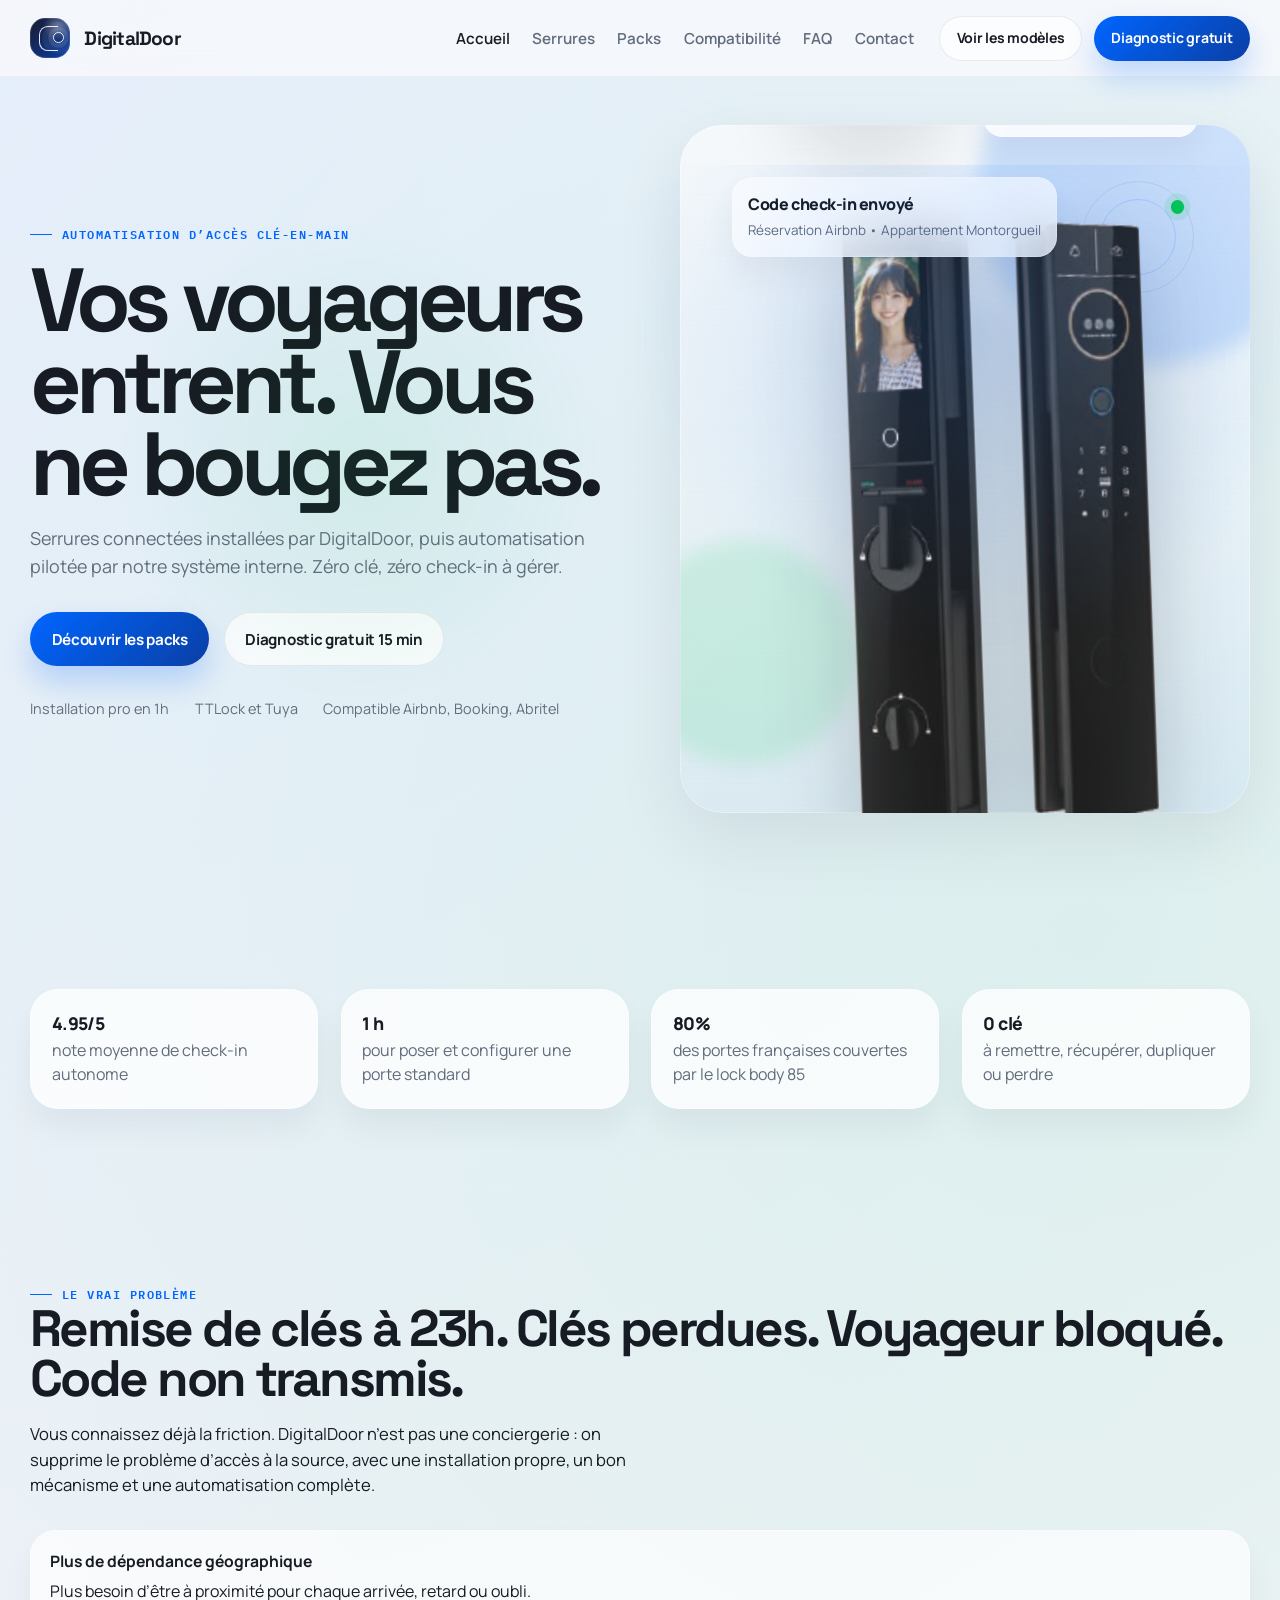
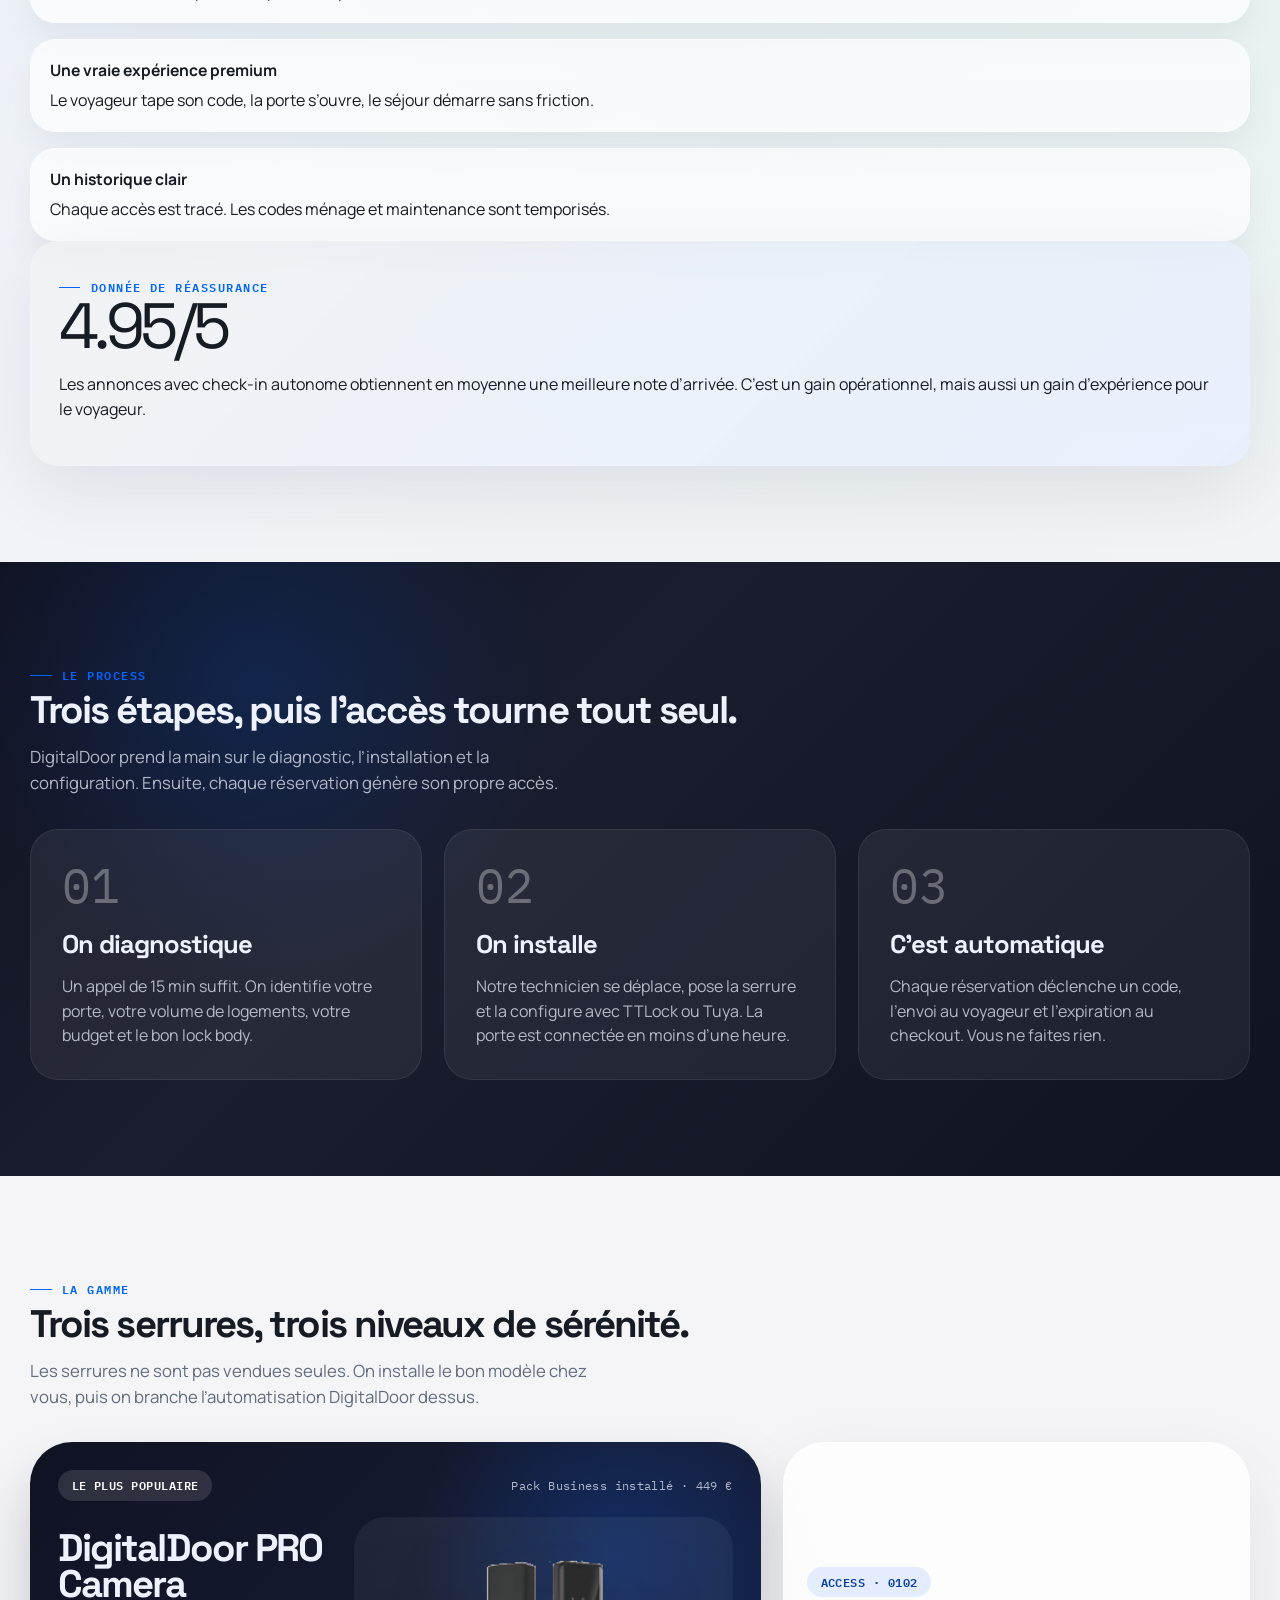
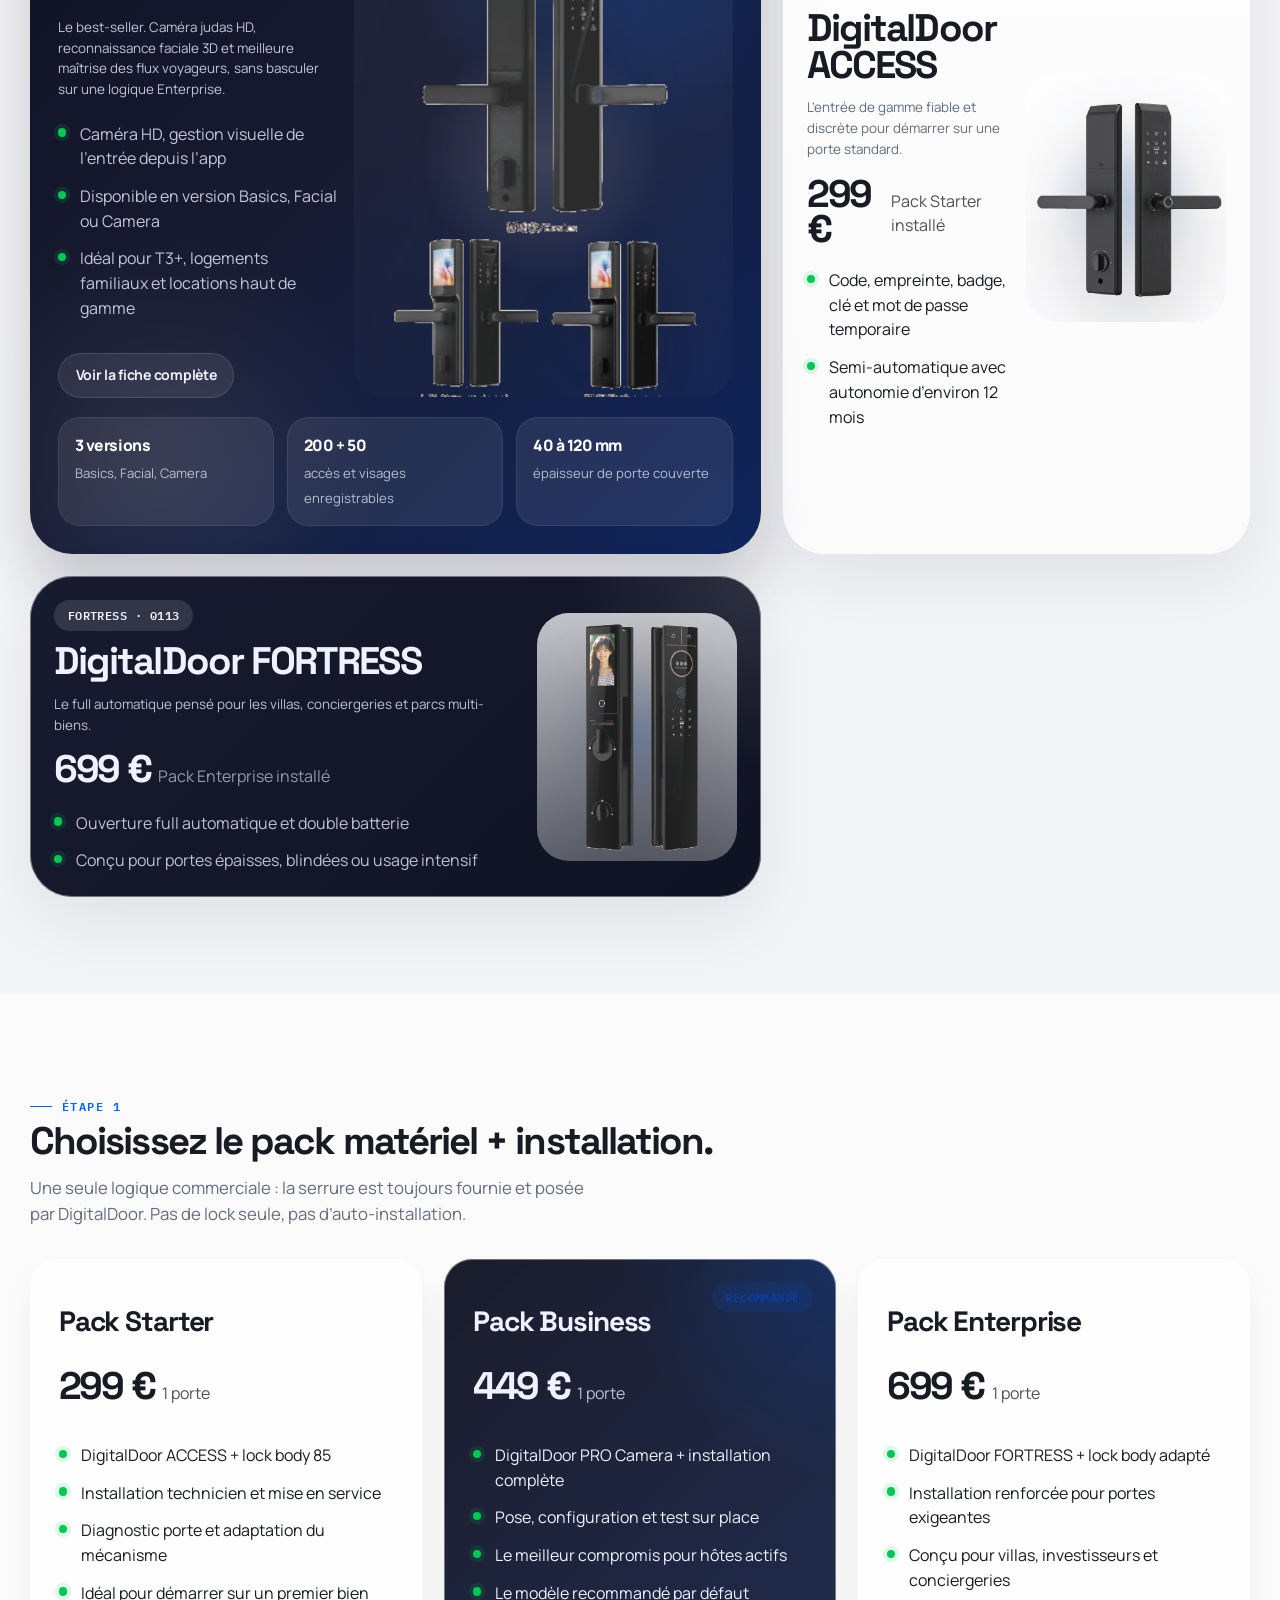
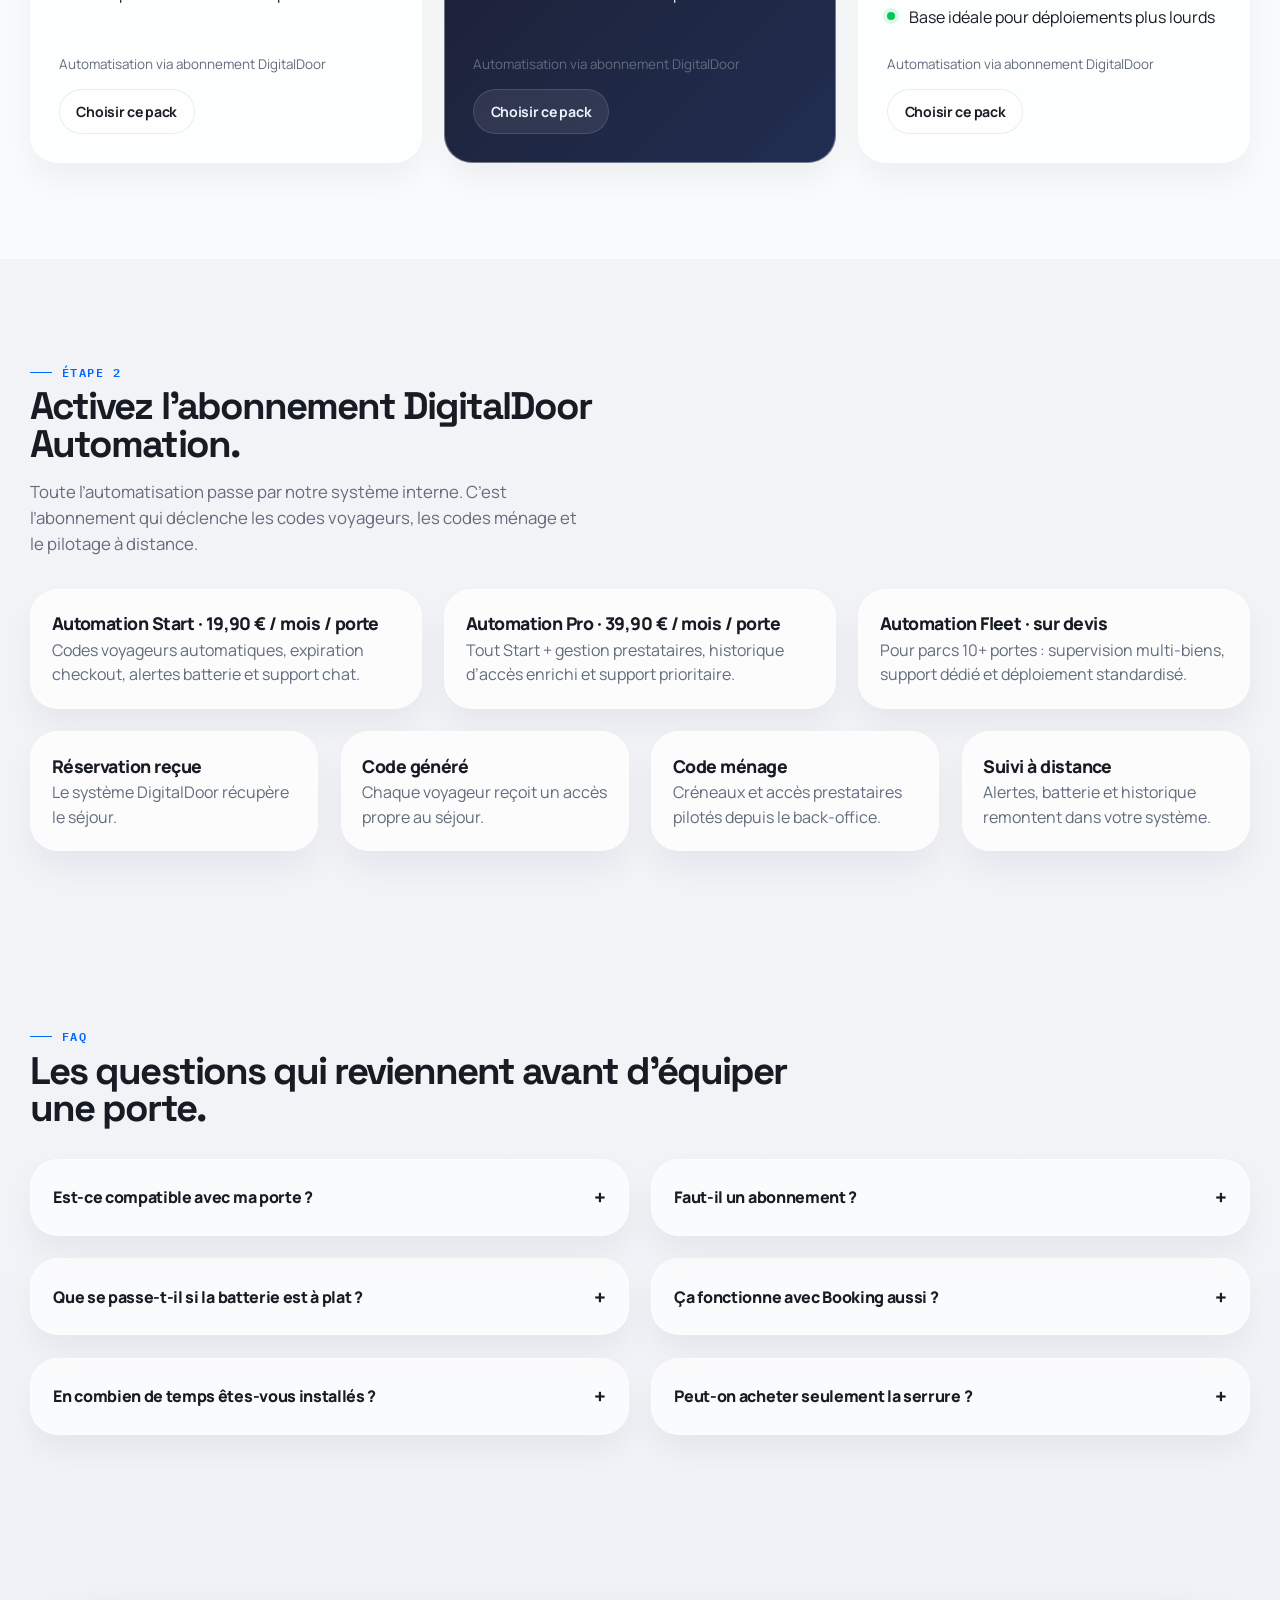
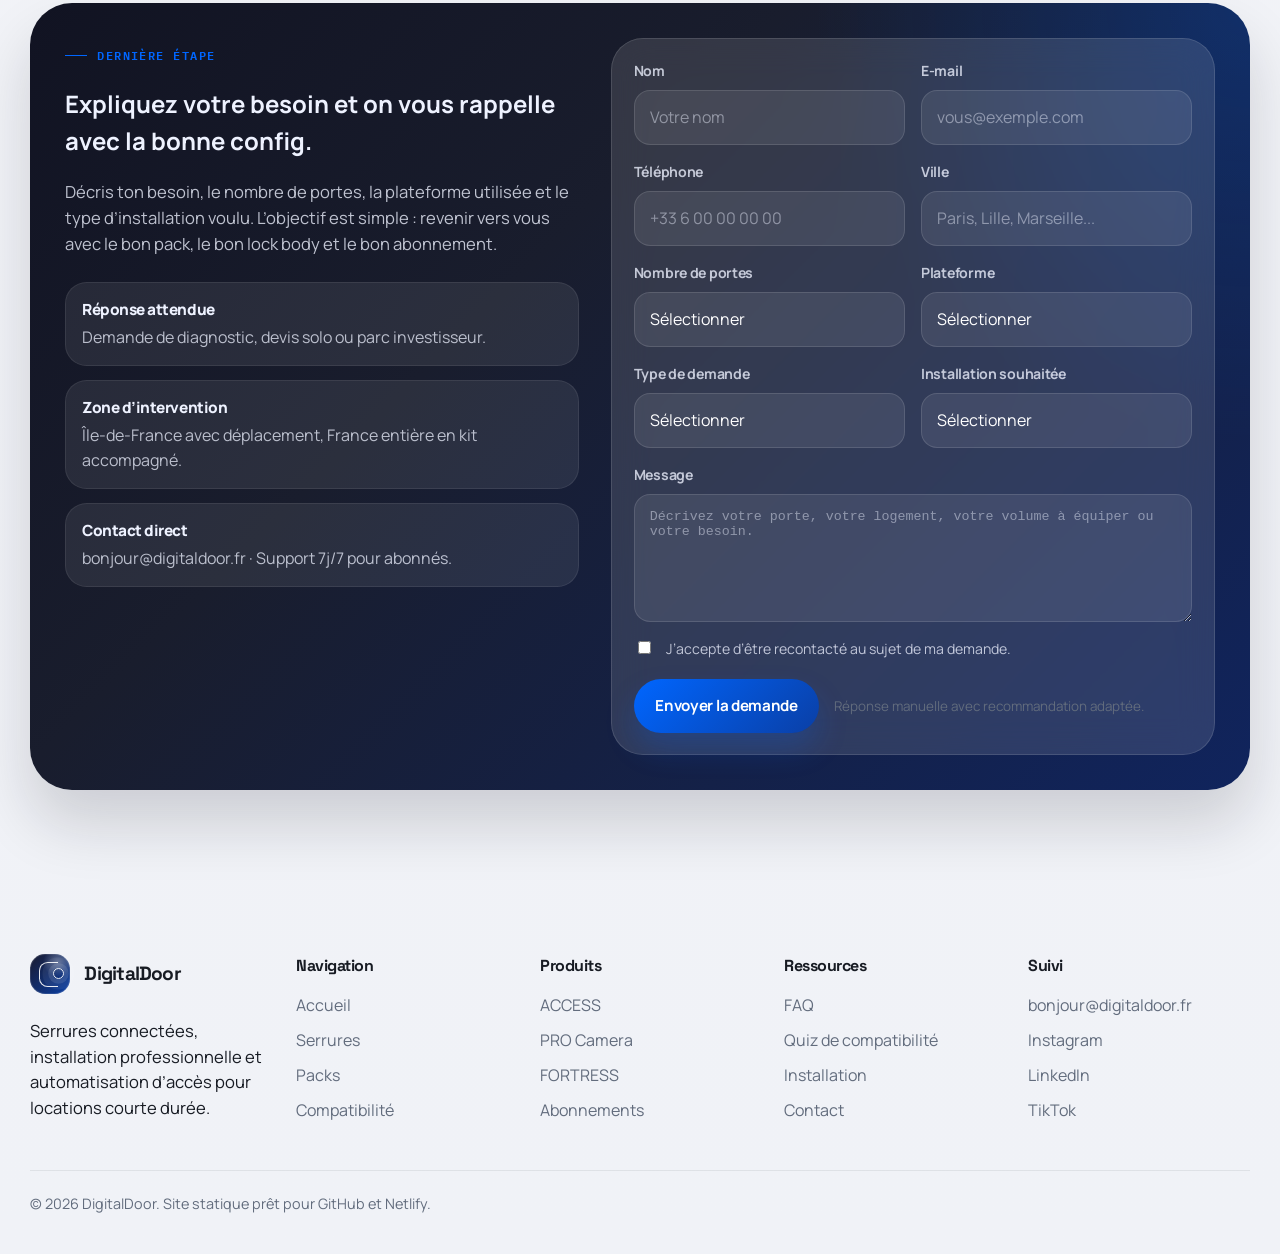
==== commit 93d2d639: "Simplify offer and add automation subscriptions" ====
--- a/index.html
+++ b/index.html
@@ -54,8 +54,8 @@
               <span class="eyebrow">Automatisation d’accès clé-en-main</span>
               <h1>Vos voyageurs entrent. Vous ne bougez pas.</h1>
               <p>
-                Serrures connectées installées et configurées pour vos Airbnb.
-                Codes automatiques, accès sécurisé, zéro clé, zéro remise à 23h.
+                Serrures connectées installées par DigitalDoor, puis automatisation
+                pilotée par notre système interne. Zéro clé, zéro check-in à gérer.
               </p>
               <div class="hero-actions">
                 <a class="button button--primary" href="packs.html">Découvrir les packs</a>
@@ -209,8 +209,8 @@
               <span class="eyebrow">La gamme</span>
               <h2>Trois serrures, trois niveaux de sérénité.</h2>
               <p>
-                La gamme DigitalDoor couvre l’appartement simple, la location premium
-                et le parc multi-biens. Le modèle PRO Camera reste le plus demandé.
+                Les serrures ne sont pas vendues seules. On installe le bon modèle
+                chez vous, puis on branche l’automatisation DigitalDoor dessus.
               </p>
             </div>
 
@@ -308,11 +308,11 @@
         <section class="section section--light" id="packs">
           <div class="container">
             <div class="section-heading" data-reveal>
-              <span class="eyebrow">Les packs</span>
-              <h2>Une offre tout-compris, du modèle solo au parc investisseur.</h2>
+              <span class="eyebrow">Étape 1</span>
+              <h2>Choisissez le pack matériel + installation.</h2>
               <p>
-                Chaque pack inclut la serrure, le lock body standard 85, l’installation
-                technicien, la configuration TTLock ou Tuya et l’automatisation des accès.
+                Une seule logique commerciale : la serrure est toujours fournie et
+                posée par DigitalDoor. Pas de lock seule, pas d’auto-installation.
               </p>
             </div>
 
@@ -325,12 +325,12 @@
                 </div>
                 <ul class="pack-list">
                   <li>DigitalDoor ACCESS + lock body 85</li>
-                  <li>Installation technicien et configuration Wi-Fi</li>
-                  <li>Automatisation check-in de base</li>
-                  <li>Support 3 mois</li>
+                  <li>Installation technicien et mise en service</li>
+                  <li>Diagnostic porte et adaptation du mécanisme</li>
+                  <li>Idéal pour démarrer sur un premier bien</li>
                 </ul>
                 <div class="pricing-footer">
-                  <span class="lock-meta">10 portes : 249 € / porte</span>
+                  <span class="lock-meta">Automatisation via abonnement DigitalDoor</span>
                   <a class="button button--ghost button--small" href="packs.html#starter">Choisir ce pack</a>
                 </div>
               </article>
@@ -344,12 +344,12 @@
                 </div>
                 <ul class="pack-list">
                   <li>DigitalDoor PRO Camera + installation complète</li>
-                  <li>Codes prestataires et scénarios d’accès plus riches</li>
-                  <li>Support 6 mois et configuration avancée</li>
-                  <li>Meilleur compromis sécurité / confort / budget</li>
+                  <li>Pose, configuration et test sur place</li>
+                  <li>Le meilleur compromis pour hôtes actifs</li>
+                  <li>Le modèle recommandé par défaut</li>
                 </ul>
                 <div class="pricing-footer">
-                  <span class="lock-meta">10 portes : 349 € / porte</span>
+                  <span class="lock-meta">Automatisation via abonnement DigitalDoor</span>
                   <a class="button button--dark-ghost button--small" href="packs.html#business">Choisir ce pack</a>
                 </div>
               </article>
@@ -362,12 +362,12 @@
                 </div>
                 <ul class="pack-list">
                   <li>DigitalDoor FORTRESS + lock body adapté</li>
-                  <li>Dashboard multi-propriétés et support 12 mois</li>
-                  <li>Maintenance annuelle incluse</li>
-                  <li>Approche déploiement investisseur ou conciergerie</li>
+                  <li>Installation renforcée pour portes exigeantes</li>
+                  <li>Conçu pour villas, investisseurs et conciergeries</li>
+                  <li>Base idéale pour déploiements plus lourds</li>
                 </ul>
                 <div class="pricing-footer">
-                  <span class="lock-meta">10 portes : 549 € / porte</span>
+                  <span class="lock-meta">Automatisation via abonnement DigitalDoor</span>
                   <a class="button button--ghost button--small" href="packs.html#enterprise">Choisir ce pack</a>
                 </div>
               </article>
@@ -378,121 +378,46 @@
         <section class="section">
           <div class="container">
             <div class="section-heading" data-reveal>
-              <span class="eyebrow">Comment ça tourne</span>
-              <h2>Le check-in autonome en cinq mouvements.</h2>
+              <span class="eyebrow">Étape 2</span>
+              <h2>Activez l’abonnement DigitalDoor Automation.</h2>
               <p>
-                L’automatisation DigitalDoor se cale sur votre calendrier de réservation,
-                en gardant la main sur les voyageurs comme sur les prestataires.
+                Toute l’automatisation passe par notre système interne. C’est l’abonnement
+                qui déclenche les codes voyageurs, les codes ménage et le pilotage à distance.
               </p>
             </div>
 
-            <div class="flow-grid">
-              <div class="flow-step" data-reveal>
-                <small>01</small>
+            <div class="subscription-grid">
+              <article class="subscription-panel" data-reveal>
+                <strong>Automation Start · 19,90 € / mois / porte</strong>
+                <span>Codes voyageurs automatiques, expiration checkout, alertes batterie et support chat.</span>
+              </article>
+              <article class="subscription-panel" data-reveal>
+                <strong>Automation Pro · 39,90 € / mois / porte</strong>
+                <span>Tout Start + gestion prestataires, historique d’accès enrichi et support prioritaire.</span>
+              </article>
+              <article class="subscription-panel" data-reveal>
+                <strong>Automation Fleet · sur devis</strong>
+                <span>Pour parcs 10+ portes : supervision multi-biens, support dédié et déploiement standardisé.</span>
+              </article>
+            </div>
+
+            <div class="trust-grid" style="margin-top: 1.4rem;">
+              <div class="trust-item" data-reveal>
                 <strong>Réservation reçue</strong>
-                <span>Airbnb, Booking, Abritel ou PMS connecté.</span>
-              </div>
-              <div class="flow-step" data-reveal>
-                <small>02</small>
+                <span>Le système DigitalDoor récupère le séjour.</span>
+              </div>
+              <div class="trust-item" data-reveal>
                 <strong>Code généré</strong>
-                <span>Un accès unique est créé pour le séjour exact.</span>
-              </div>
-              <div class="flow-step" data-reveal>
-                <small>03</small>
-                <strong>Envoi automatique</strong>
-                <span>Message Airbnb, SMS ou e-mail selon la configuration.</span>
-              </div>
-              <div class="flow-step" data-reveal>
-                <small>04</small>
-                <strong>Porte ouverte</strong>
-                <span>Le voyageur entre sans remise de clés ni appel.</span>
-              </div>
-              <div class="flow-step" data-reveal>
-                <small>05</small>
-                <strong>Code expiré</strong>
-                <span>Le checkout clôt l’accès, puis le code ménage prend le relais.</span>
-              </div>
-            </div>
-
-            <p class="flow-note" data-reveal>
-              Les alertes batterie, les tentatives d’accès et les statuts de porte remontent
-              aussi dans l’app, avec journal d’accès horodaté.
-            </p>
-          </div>
-        </section>
-
-        <section class="section section--light">
-          <div class="container">
-            <div class="section-heading" data-reveal>
-              <span class="eyebrow">Réassurance</span>
-              <h2>Ce que DigitalDoor enlève du quotidien.</h2>
-              <p>
-                L’intérêt n’est pas juste la serrure, mais le système complet autour :
-                diagnostic, lock body, installation, support et adaptation au marché français.
-              </p>
-            </div>
-
-            <div class="trust-grid">
+                <span>Chaque voyageur reçoit un accès propre au séjour.</span>
+              </div>
               <div class="trust-item" data-reveal>
-                <strong>Garantie 30 jours</strong>
-                <span>Reconfiguration gratuite si le système ne convient pas au premier montage.</span>
+                <strong>Code ménage</strong>
+                <span>Créneaux et accès prestataires pilotés depuis le back-office.</span>
               </div>
               <div class="trust-item" data-reveal>
-                <strong>Techniciens formés au marché FR</strong>
-                <span>Cylindre européen, multipoints, portes blindées, Vigik, Intratone.</span>
-              </div>
-              <div class="trust-item" data-reveal>
-                <strong>Compatible copropriété</strong>
-                <span>Installation en partie privative, sans modifier les parties communes.</span>
-              </div>
-              <div class="trust-item" data-reveal>
-                <strong>RGPD et données voyageurs</strong>
-                <span>Les flux passent par les plateformes officielles, sans base propriétaire opaque.</span>
-              </div>
-            </div>
-          </div>
-        </section>
-
-        <section class="section">
-          <div class="container">
-            <div class="section-heading" data-reveal>
-              <span class="eyebrow">Témoignages</span>
-              <h2>Des propriétaires qui veulent surtout ne plus gérer les clés.</h2>
-            </div>
-
-            <div class="testimonial-grid">
-              <article class="quote-card" data-reveal>
-                <p>
-                  “J’ai arrêté les arrivées tardives et les appels de dernière minute.
-                  Le gain n’est pas seulement le temps, c’est la tranquillité.”
-                </p>
-                <footer>
-                  <strong>Claire D.</strong>
-                  <span>3 appartements · Paris 11</span>
-                </footer>
-              </article>
-
-              <article class="quote-card" data-reveal>
-                <p>
-                  “Le PRO Camera nous a rassurés dès les premières locations.
-                  On voit qui est devant la porte et les codes prestataires sont cadrés.”
-                </p>
-                <footer>
-                  <strong>Walid M.</strong>
-                  <span>8 logements · Lille</span>
-                </footer>
-              </article>
-
-              <article class="quote-card" data-reveal>
-                <p>
-                  “Sur un parc plus large, la standardisation change tout.
-                  Même lock body, même méthode, même automatisation.”
-                </p>
-                <footer>
-                  <strong>Julie &amp; Nathan</strong>
-                  <span>Conciergerie · 14 biens</span>
-                </footer>
-              </article>
+                <strong>Suivi à distance</strong>
+                <span>Alertes, batterie et historique remontent dans votre système.</span>
+              </div>
             </div>
           </div>
         </section>
@@ -526,8 +451,9 @@
                 </button>
                 <div class="faq-panel" data-faq-panel>
                   <div class="faq-panel__inner">
-                    Non. Les packs fonctionnent sans abonnement obligatoire. Les offres
-                    Sérénité, Pilotage et Fleet servent uniquement à prolonger le suivi.
+                    Oui pour l’automatisation. Le pack couvre la serrure et l’installation.
+                    L’abonnement DigitalDoor active ensuite les codes voyageurs, les accès
+                    prestataires et le pilotage à distance.
                   </div>
                 </div>
               </article>
@@ -570,6 +496,20 @@
                   </div>
                 </div>
               </article>
+
+              <article class="faq-item" data-faq-item data-reveal>
+                <button class="faq-button" type="button" aria-expanded="false" data-faq-button>
+                  <span>Peut-on acheter seulement la serrure ?</span>
+                  <span>+</span>
+                </button>
+                <div class="faq-panel" data-faq-panel>
+                  <div class="faq-panel__inner">
+                    Non. DigitalDoor fournit et installe toujours le matériel. C’est ce qui
+                    permet de garantir la compatibilité, la pose propre et le bon fonctionnement
+                    du système d’automatisation.
+                  </div>
+                </div>
+              </article>
             </div>
           </div>
         </section>
@@ -579,11 +519,11 @@
             <div class="contact-shell" data-reveal>
               <div class="contact-shell__intro">
                 <span class="eyebrow">Dernière étape</span>
-                <h2>Un vrai formulaire, directement exploitable sur Netlify.</h2>
+                <h2>Expliquez votre besoin et on vous rappelle avec la bonne config.</h2>
                 <p class="lede">
                   Décris ton besoin, le nombre de portes, la plateforme utilisée et
-                  le type d’installation voulu. Une fois le site déployé sur Netlify,
-                  les messages arrivent dans l’onglet Forms sans backend à développer.
+                  le type d’installation voulu. L’objectif est simple : revenir vers vous
+                  avec le bon pack, le bon lock body et le bon abonnement.
                 </p>
                 <div class="contact-points">
                   <div class="contact-point">
@@ -702,7 +642,7 @@
 
                 <div class="contact-form__actions">
                   <button class="button button--primary" type="submit">Envoyer la demande</button>
-                  <span class="meta-text">Formulaire Netlify prêt pour la mise en ligne.</span>
+                  <span class="meta-text">Réponse manuelle avec recommandation adaptée.</span>
                 </div>
               </form>
             </div>
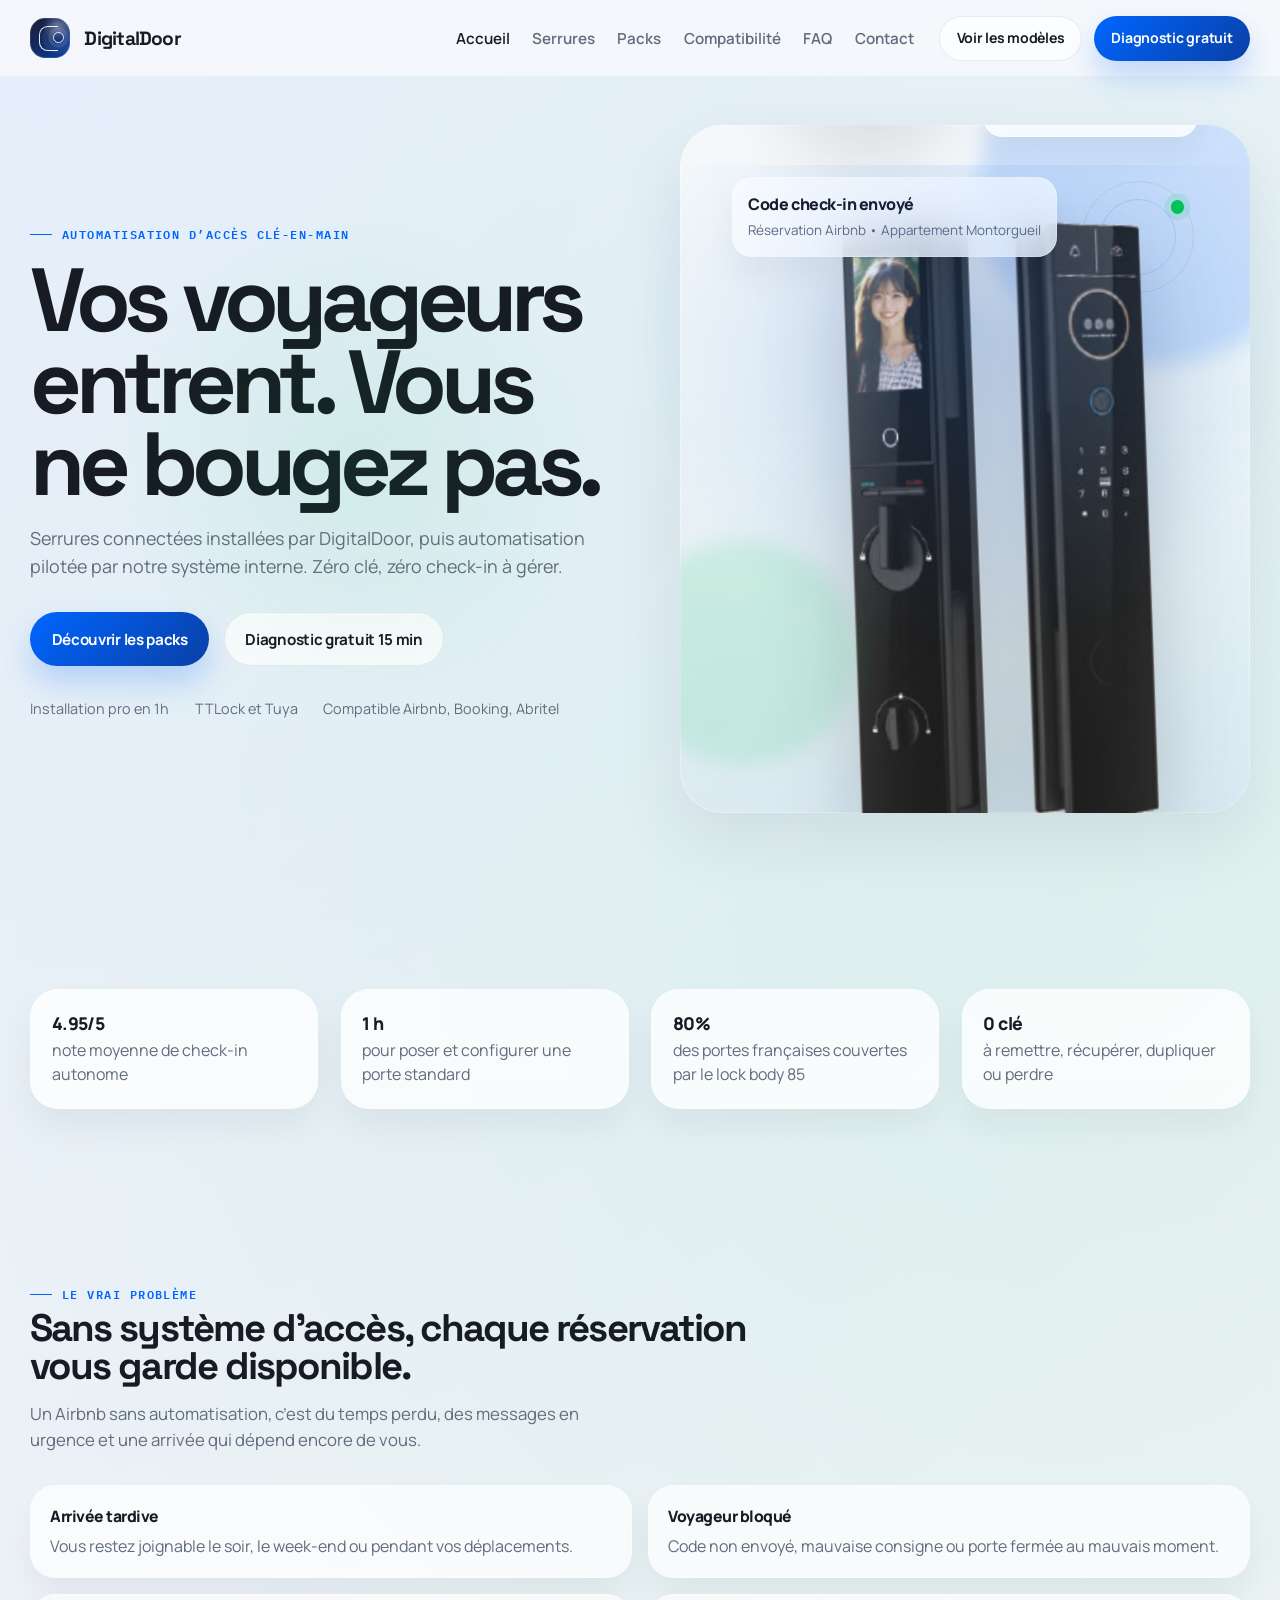
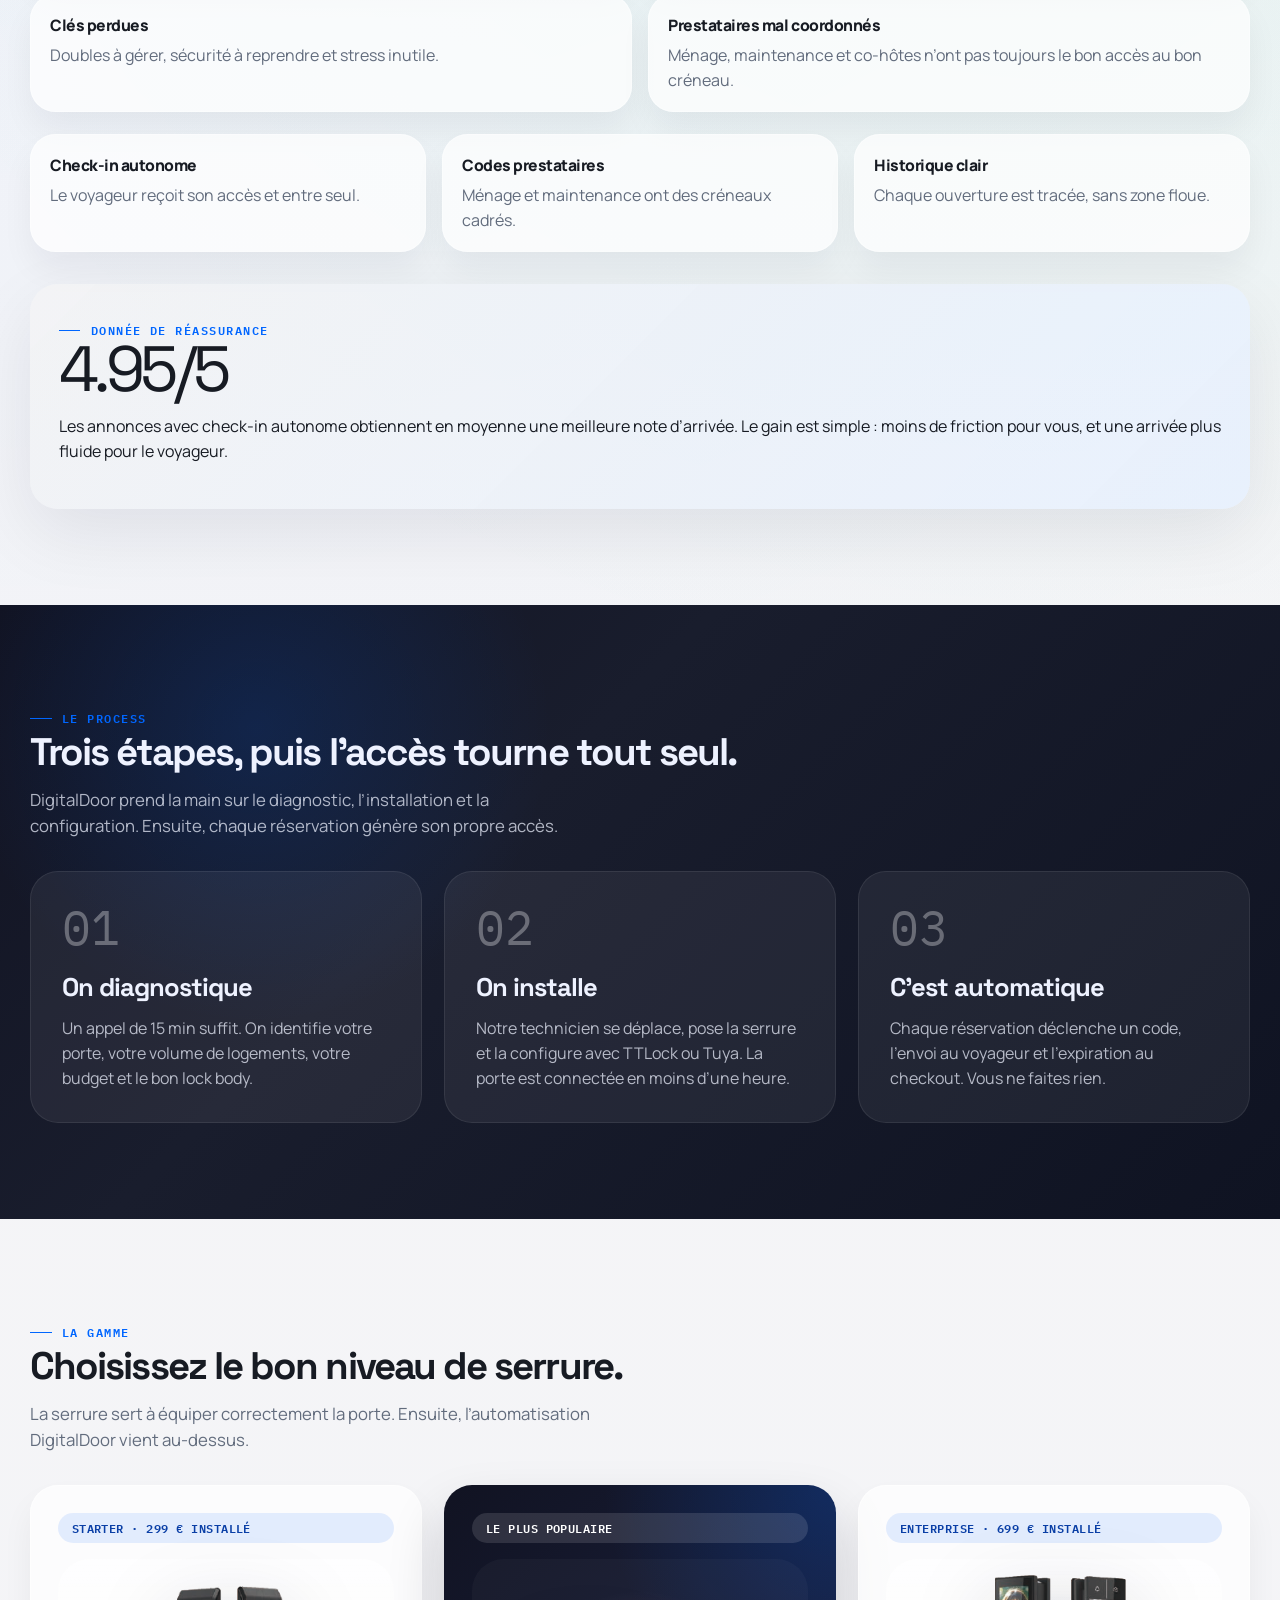
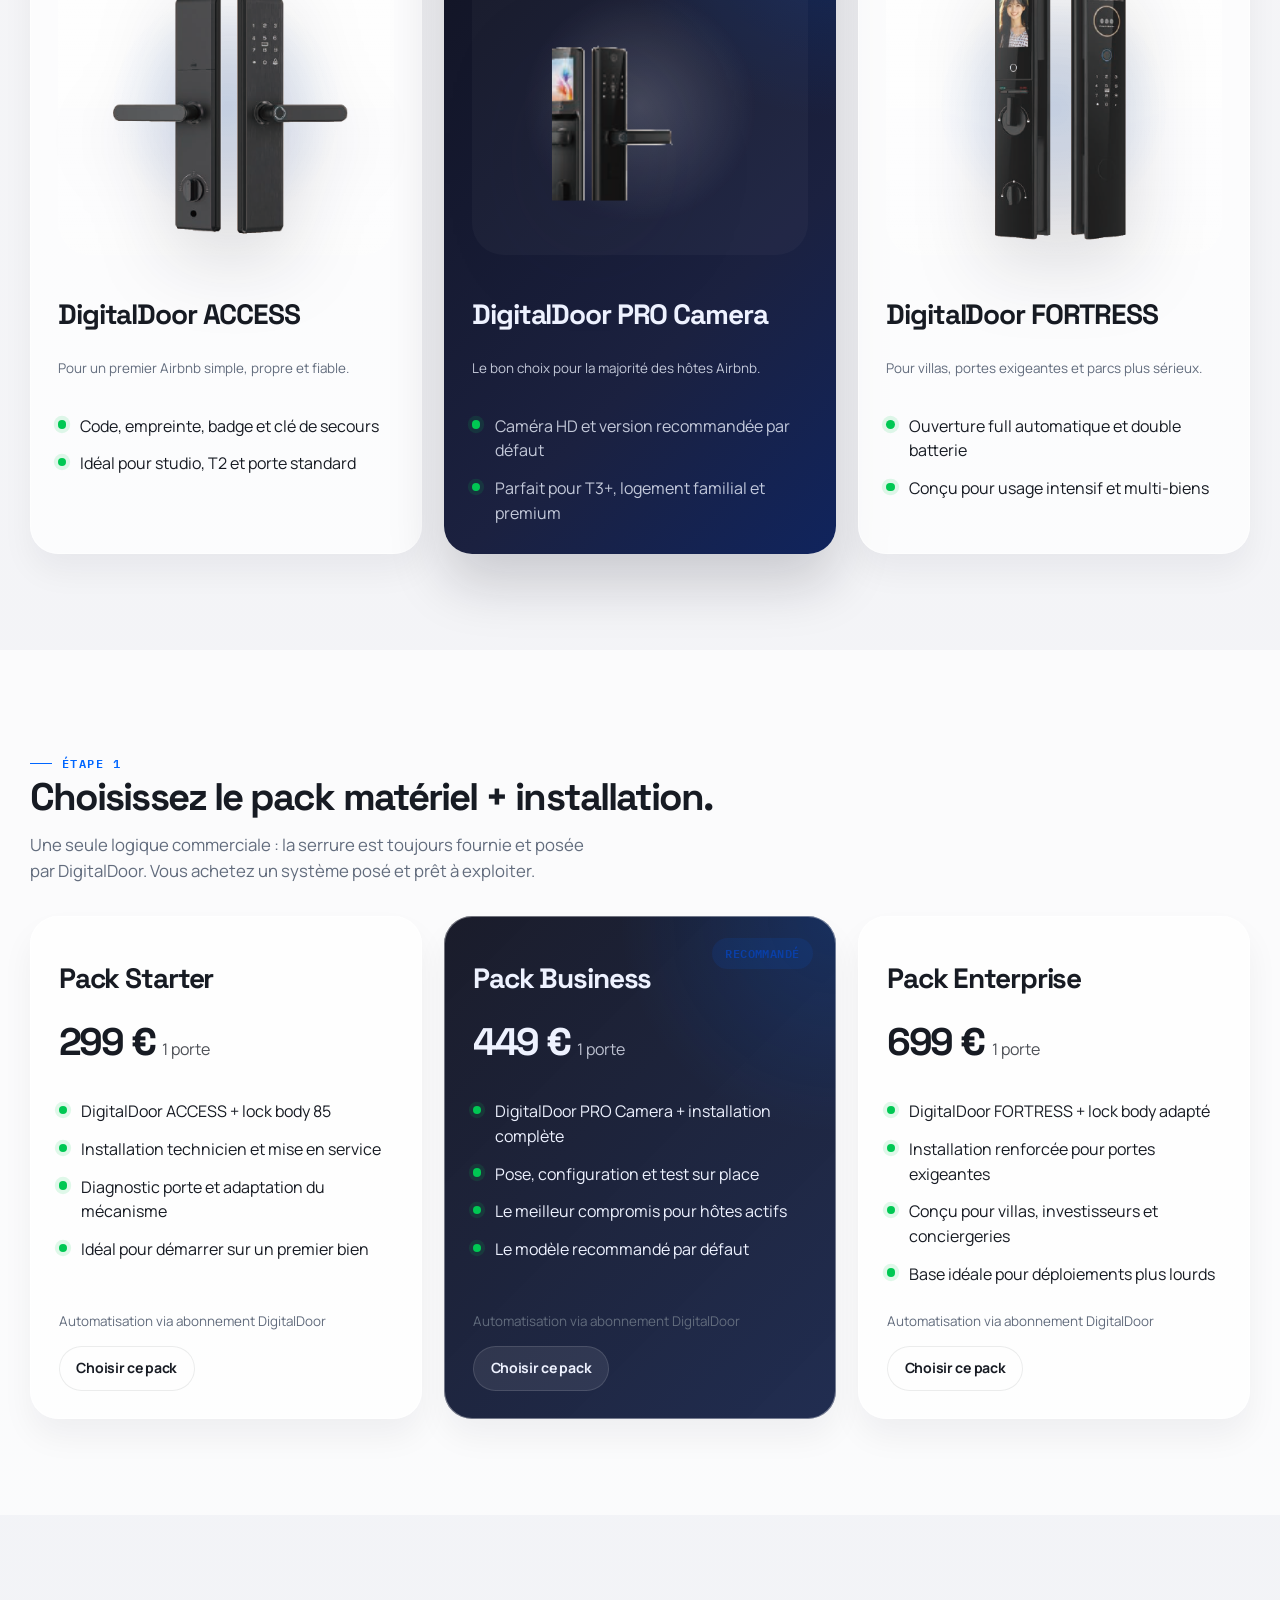
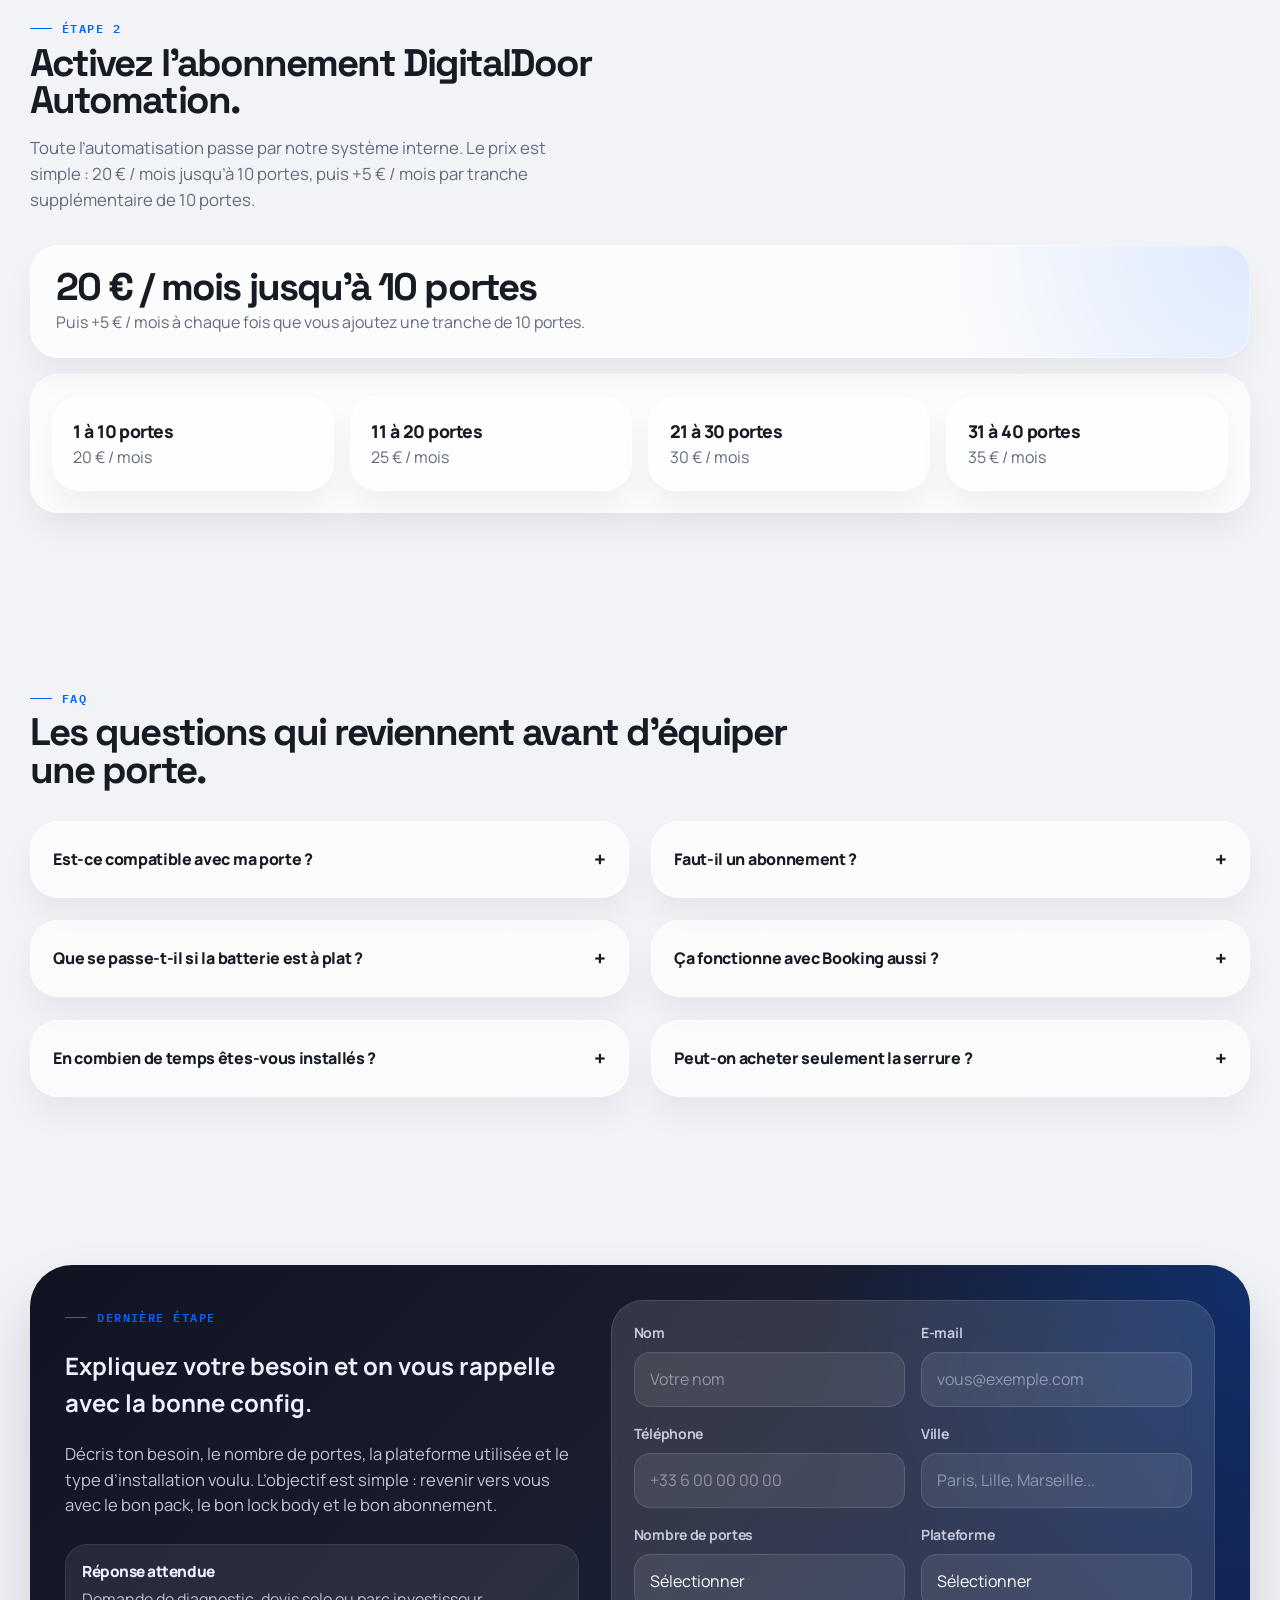
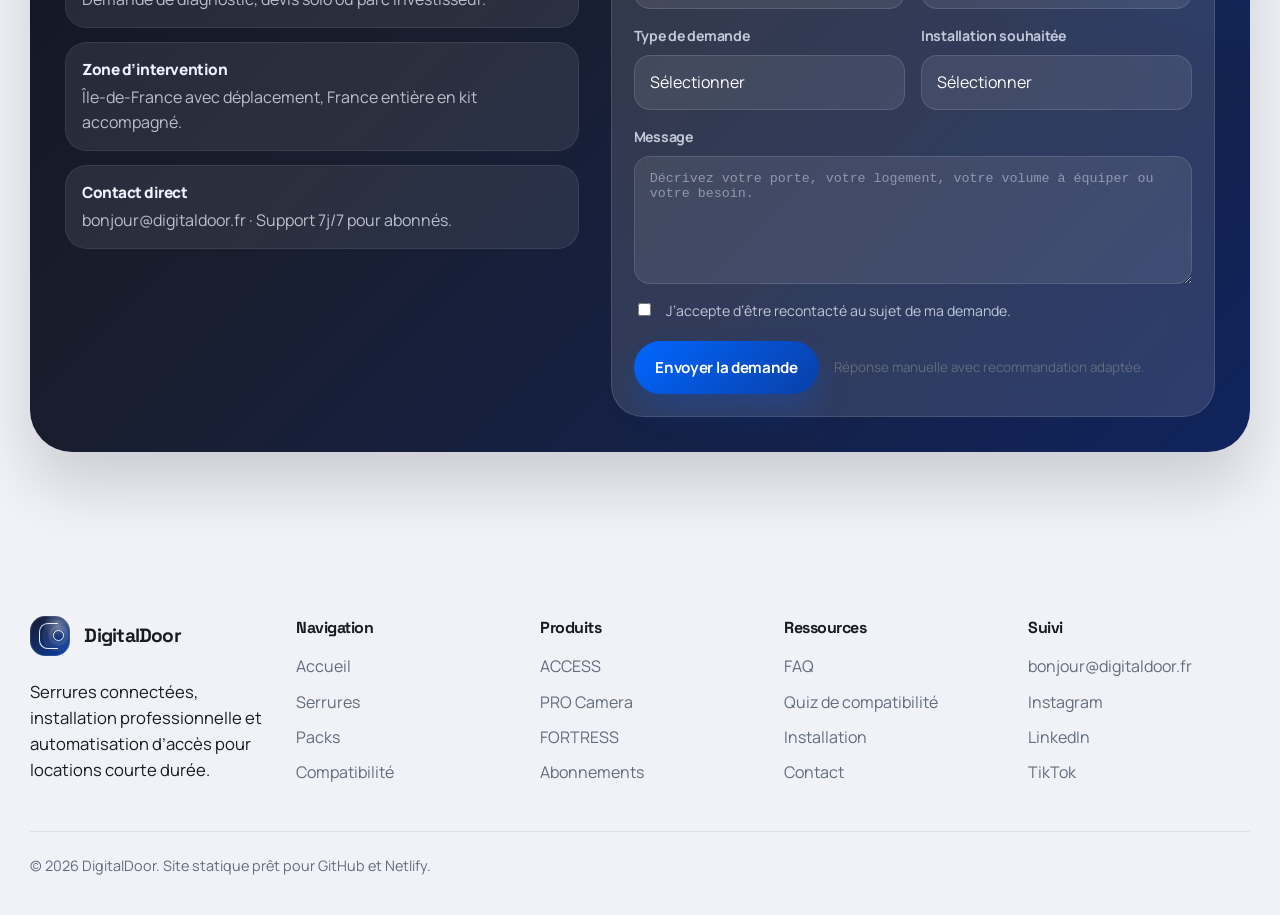
==== commit 861567ea: "Make homepage clearer and simplify subscription pricing" ====
--- a/index.html
+++ b/index.html
@@ -122,43 +122,57 @@
         </section>
 
         <section class="section">
-          <div class="container problem-grid">
-            <div data-reveal>
+          <div class="container">
+            <div class="section-heading" data-reveal>
               <span class="eyebrow">Le vrai problème</span>
-              <h2 class="problem-statement">
-                Remise de clés à 23h. Clés perdues. Voyageur bloqué. Code non transmis.
-              </h2>
-              <p class="lede">
-                Vous connaissez déjà la friction. DigitalDoor n’est pas une conciergerie :
-                on supprime le problème d’accès à la source, avec une installation propre,
-                un bon mécanisme et une automatisation complète.
-              </p>
-              <div class="pain-list">
-                <div class="pain-list__item">
-                  <strong>Plus de dépendance géographique</strong>
-                  <span>Plus besoin d’être à proximité pour chaque arrivée, retard ou oubli.</span>
-                </div>
-                <div class="pain-list__item">
-                  <strong>Une vraie expérience premium</strong>
-                  <span>Le voyageur tape son code, la porte s’ouvre, le séjour démarre sans friction.</span>
-                </div>
-                <div class="pain-list__item">
-                  <strong>Un historique clair</strong>
-                  <span>Chaque accès est tracé. Les codes ménage et maintenance sont temporisés.</span>
-                </div>
-              </div>
-            </div>
-
-            <div data-reveal>
-              <div class="quote-stat">
-                <span class="eyebrow">Donnée de réassurance</span>
-                <span class="quote-stat__number">4.95/5</span>
-                <p>
-                  Les annonces avec check-in autonome obtiennent en moyenne une meilleure
-                  note d’arrivée. C’est un gain opérationnel, mais aussi un gain d’expérience
-                  pour le voyageur.
-                </p>
-              </div>
+              <h2>Sans système d’accès, chaque réservation vous garde disponible.</h2>
+              <p>
+                Un Airbnb sans automatisation, c’est du temps perdu, des messages en urgence
+                et une arrivée qui dépend encore de vous.
+              </p>
+            </div>
+
+            <div class="problem-cards">
+              <article class="problem-card" data-reveal>
+                <strong>Arrivée tardive</strong>
+                <span>Vous restez joignable le soir, le week-end ou pendant vos déplacements.</span>
+              </article>
+              <article class="problem-card" data-reveal>
+                <strong>Voyageur bloqué</strong>
+                <span>Code non envoyé, mauvaise consigne ou porte fermée au mauvais moment.</span>
+              </article>
+              <article class="problem-card" data-reveal>
+                <strong>Clés perdues</strong>
+                <span>Doubles à gérer, sécurité à reprendre et stress inutile.</span>
+              </article>
+              <article class="problem-card" data-reveal>
+                <strong>Prestataires mal coordonnés</strong>
+                <span>Ménage, maintenance et co-hôtes n’ont pas toujours le bon accès au bon créneau.</span>
+              </article>
+            </div>
+
+            <div class="solution-cards">
+              <article class="solution-card" data-reveal>
+                <strong>Check-in autonome</strong>
+                <span>Le voyageur reçoit son accès et entre seul.</span>
+              </article>
+              <article class="solution-card" data-reveal>
+                <strong>Codes prestataires</strong>
+                <span>Ménage et maintenance ont des créneaux cadrés.</span>
+              </article>
+              <article class="solution-card" data-reveal>
+                <strong>Historique clair</strong>
+                <span>Chaque ouverture est tracée, sans zone floue.</span>
+              </article>
+            </div>
+
+            <div class="proof-card" data-reveal>
+              <span class="eyebrow">Donnée de réassurance</span>
+              <span class="quote-stat__number">4.95/5</span>
+              <p>
+                Les annonces avec check-in autonome obtiennent en moyenne une meilleure note d’arrivée.
+                Le gain est simple : moins de friction pour vous, et une arrivée plus fluide pour le voyageur.
+              </p>
             </div>
           </div>
         </section>
@@ -207,99 +221,51 @@
           <div class="container">
             <div class="section-heading" data-reveal>
               <span class="eyebrow">La gamme</span>
-              <h2>Trois serrures, trois niveaux de sérénité.</h2>
+              <h2>Choisissez le bon niveau de serrure.</h2>
               <p>
-                Les serrures ne sont pas vendues seules. On installe le bon modèle
-                chez vous, puis on branche l’automatisation DigitalDoor dessus.
-              </p>
-            </div>
-
-            <div class="showcase-grid">
-              <article class="showcase-lock showcase-lock--featured" data-reveal>
-                <div class="showcase-lock__top">
-                  <span class="pill">Le plus populaire</span>
-                  <span class="showcase-lock__meta">Pack Business installé · 449 €</span>
-                </div>
-
-                <div class="showcase-lock__content">
-                  <div class="showcase-lock__copy">
-                    <h3>DigitalDoor PRO Camera</h3>
-                    <p class="meta-text">
-                      Le best-seller. Caméra judas HD, reconnaissance faciale 3D
-                      et meilleure maîtrise des flux voyageurs, sans basculer sur
-                      une logique Enterprise.
-                    </p>
-                    <ul class="feature-list">
-                      <li>Caméra HD, gestion visuelle de l’entrée depuis l’app</li>
-                      <li>Disponible en version Basics, Facial ou Camera</li>
-                      <li>Idéal pour T3+, logements familiaux et locations haut de gamme</li>
-                    </ul>
-                    <div class="cluster">
-                      <a class="button button--dark-ghost button--small" href="serrures.html#pro">Voir la fiche complète</a>
-                    </div>
-                  </div>
-
-                  <div class="showcase-lock__media showcase-lock__media--featured">
-                    <img src="assets/images/104.png" alt="DigitalDoor PRO Camera" />
-                  </div>
-                </div>
-
-                <div class="showcase-lock__facts">
-                  <div class="showcase-fact">
-                    <strong>3 versions</strong>
-                    <span>Basics, Facial, Camera</span>
-                  </div>
-                  <div class="showcase-fact">
-                    <strong>200 + 50</strong>
-                    <span>accès et visages enregistrables</span>
-                  </div>
-                  <div class="showcase-fact">
-                    <strong>40 à 120 mm</strong>
-                    <span>épaisseur de porte couverte</span>
-                  </div>
-                </div>
-              </article>
-
-              <article class="showcase-lock showcase-lock--support" data-reveal>
-                <div class="showcase-lock__copy">
-                  <span class="pill">ACCESS · 0102</span>
-                  <h3>DigitalDoor ACCESS</h3>
-                  <p class="meta-text">
-                    L’entrée de gamme fiable et discrète pour démarrer sur une porte standard.
-                  </p>
-                  <div class="price-line">
-                    <strong>299 €</strong>
-                    <span>Pack Starter installé</span>
-                  </div>
-                  <ul class="feature-list">
-                    <li>Code, empreinte, badge, clé et mot de passe temporaire</li>
-                    <li>Semi-automatique avec autonomie d’environ 12 mois</li>
-                  </ul>
-                </div>
-                <div class="showcase-lock__media showcase-lock__media--support">
+                La serrure sert à équiper correctement la porte. Ensuite, l’automatisation
+                DigitalDoor vient au-dessus.
+              </p>
+            </div>
+
+            <div class="lock-grid">
+              <article class="lock-card" data-reveal>
+                <span class="pill">Starter · 299 € installé</span>
+                <div class="lock-image">
                   <img src="assets/images/102.png" alt="DigitalDoor ACCESS" />
                 </div>
-              </article>
-
-              <article class="showcase-lock showcase-lock--support showcase-lock--support-dark" data-reveal>
-                <div class="showcase-lock__copy">
-                  <span class="pill">FORTRESS · 0113</span>
-                  <h3>DigitalDoor FORTRESS</h3>
-                  <p class="meta-text">
-                    Le full automatique pensé pour les villas, conciergeries et parcs multi-biens.
-                  </p>
-                  <div class="price-line">
-                    <strong>699 €</strong>
-                    <span>Pack Enterprise installé</span>
-                  </div>
-                  <ul class="feature-list">
-                    <li>Ouverture full automatique et double batterie</li>
-                    <li>Conçu pour portes épaisses, blindées ou usage intensif</li>
-                  </ul>
-                </div>
-                <div class="showcase-lock__media showcase-lock__media--support">
+                <h3>DigitalDoor ACCESS</h3>
+                <p class="meta-text">Pour un premier Airbnb simple, propre et fiable.</p>
+                <ul class="feature-list">
+                  <li>Code, empreinte, badge et clé de secours</li>
+                  <li>Idéal pour studio, T2 et porte standard</li>
+                </ul>
+              </article>
+
+              <article class="lock-card lock-card--featured" data-reveal>
+                <span class="pill">Le plus populaire</span>
+                <div class="lock-image lock-image--featured">
+                  <img src="assets/images/104-camera.png" alt="DigitalDoor PRO Camera" />
+                </div>
+                <h3>DigitalDoor PRO Camera</h3>
+                <p class="meta-text">Le bon choix pour la majorité des hôtes Airbnb.</p>
+                <ul class="feature-list">
+                  <li>Caméra HD et version recommandée par défaut</li>
+                  <li>Parfait pour T3+, logement familial et premium</li>
+                </ul>
+              </article>
+
+              <article class="lock-card" data-reveal>
+                <span class="pill">Enterprise · 699 € installé</span>
+                <div class="lock-image">
                   <img src="assets/images/113.png" alt="DigitalDoor FORTRESS" />
                 </div>
+                <h3>DigitalDoor FORTRESS</h3>
+                <p class="meta-text">Pour villas, portes exigeantes et parcs plus sérieux.</p>
+                <ul class="feature-list">
+                  <li>Ouverture full automatique et double batterie</li>
+                  <li>Conçu pour usage intensif et multi-biens</li>
+                </ul>
               </article>
             </div>
           </div>
@@ -312,7 +278,7 @@
               <h2>Choisissez le pack matériel + installation.</h2>
               <p>
                 Une seule logique commerciale : la serrure est toujours fournie et
-                posée par DigitalDoor. Pas de lock seule, pas d’auto-installation.
+                posée par DigitalDoor. Vous achetez un système posé et prêt à exploiter.
               </p>
             </div>
 
@@ -381,42 +347,32 @@
               <span class="eyebrow">Étape 2</span>
               <h2>Activez l’abonnement DigitalDoor Automation.</h2>
               <p>
-                Toute l’automatisation passe par notre système interne. C’est l’abonnement
-                qui déclenche les codes voyageurs, les codes ménage et le pilotage à distance.
-              </p>
-            </div>
-
-            <div class="subscription-grid">
-              <article class="subscription-panel" data-reveal>
-                <strong>Automation Start · 19,90 € / mois / porte</strong>
-                <span>Codes voyageurs automatiques, expiration checkout, alertes batterie et support chat.</span>
-              </article>
-              <article class="subscription-panel" data-reveal>
-                <strong>Automation Pro · 39,90 € / mois / porte</strong>
-                <span>Tout Start + gestion prestataires, historique d’accès enrichi et support prioritaire.</span>
-              </article>
-              <article class="subscription-panel" data-reveal>
-                <strong>Automation Fleet · sur devis</strong>
-                <span>Pour parcs 10+ portes : supervision multi-biens, support dédié et déploiement standardisé.</span>
-              </article>
-            </div>
-
-            <div class="trust-grid" style="margin-top: 1.4rem;">
-              <div class="trust-item" data-reveal>
-                <strong>Réservation reçue</strong>
-                <span>Le système DigitalDoor récupère le séjour.</span>
-              </div>
-              <div class="trust-item" data-reveal>
-                <strong>Code généré</strong>
-                <span>Chaque voyageur reçoit un accès propre au séjour.</span>
-              </div>
-              <div class="trust-item" data-reveal>
-                <strong>Code ménage</strong>
-                <span>Créneaux et accès prestataires pilotés depuis le back-office.</span>
-              </div>
-              <div class="trust-item" data-reveal>
-                <strong>Suivi à distance</strong>
-                <span>Alertes, batterie et historique remontent dans votre système.</span>
+                Toute l’automatisation passe par notre système interne. Le prix est simple :
+                20 € / mois jusqu’à 10 portes, puis +5 € / mois par tranche supplémentaire de 10 portes.
+              </p>
+            </div>
+
+            <div class="subscription-rule" data-reveal>
+              <strong>20 € / mois jusqu’à 10 portes</strong>
+              <span>Puis +5 € / mois à chaque fois que vous ajoutez une tranche de 10 portes.</span>
+            </div>
+
+            <div class="pricing-note">
+              <div class="product-panel" data-reveal>
+                <strong>1 à 10 portes</strong>
+                <span>20 € / mois</span>
+              </div>
+              <div class="product-panel" data-reveal>
+                <strong>11 à 20 portes</strong>
+                <span>25 € / mois</span>
+              </div>
+              <div class="product-panel" data-reveal>
+                <strong>21 à 30 portes</strong>
+                <span>30 € / mois</span>
+              </div>
+              <div class="product-panel" data-reveal>
+                <strong>31 à 40 portes</strong>
+                <span>35 € / mois</span>
               </div>
             </div>
           </div>
@@ -618,8 +574,8 @@
                     <span>Installation souhaitée</span>
                     <select name="installation" required>
                       <option value="">Sélectionner</option>
-                      <option>Technicien sur place</option>
-                      <option>Kit auto-installation</option>
+                      <option>Installation 1 porte</option>
+                      <option>Déploiement multi-portes</option>
                       <option>À déterminer</option>
                     </select>
                   </label>
--- a/assets/styles/styles.css
+++ b/assets/styles/styles.css
@@ -649,6 +649,56 @@
   margin: 0;
 }
 
+.problem-cards,
+.solution-cards {
+  display: grid;
+  gap: 1rem;
+}
+
+.problem-cards {
+  grid-template-columns: repeat(2, minmax(0, 1fr));
+  margin-top: 2rem;
+}
+
+.solution-cards {
+  grid-template-columns: repeat(3, minmax(0, 1fr));
+  margin-top: 1.4rem;
+}
+
+.problem-card,
+.solution-card {
+  padding: 1.2rem 1.25rem;
+  border-radius: 1.6rem;
+  background: rgba(255, 255, 255, 0.72);
+  box-shadow:
+    inset 0 0 0 1px rgba(255, 255, 255, 0.34),
+    var(--shadow-soft);
+}
+
+.problem-card strong,
+.solution-card strong {
+  display: block;
+  margin-bottom: 0.35rem;
+  font-size: 0.98rem;
+  font-weight: 800;
+  letter-spacing: -0.03em;
+}
+
+.problem-card span,
+.solution-card span {
+  color: var(--text-soft);
+}
+
+.proof-card {
+  margin-top: 2rem;
+  padding: 1.8rem;
+  border-radius: var(--radius-md);
+  background:
+    linear-gradient(135deg, rgba(17, 19, 34, 0.04), rgba(0, 102, 255, 0.08)),
+    rgba(255, 255, 255, 0.76);
+  box-shadow: var(--shadow);
+}
+
 .pain-list {
   display: grid;
   gap: 1rem;
@@ -958,7 +1008,7 @@
   position: relative;
   display: grid;
   place-items: center;
-  min-height: 20rem;
+  min-height: 18.5rem;
   margin: 1rem 0 1.6rem;
   border-radius: 2rem;
   background:
@@ -973,9 +1023,15 @@
 }
 
 .lock-image img {
-  max-height: 19rem;
+  max-height: 16.5rem;
   width: auto;
   filter: drop-shadow(0 24px 36px rgba(17, 19, 34, 0.18));
+  transform: scale(1.06);
+}
+
+.lock-image--featured img {
+  max-height: 17rem;
+  transform: scale(1.42);
 }
 
 .lock-card h3,
@@ -1542,8 +1598,33 @@
 
 .pricing-note {
   display: grid;
-  grid-template-columns: repeat(3, minmax(0, 1fr));
+  grid-template-columns: repeat(4, minmax(0, 1fr));
   gap: 1rem;
+}
+
+.subscription-rule {
+  padding: 1.5rem 1.6rem;
+  border-radius: var(--radius-md);
+  margin-bottom: 1rem;
+  background:
+    radial-gradient(circle at top right, rgba(0, 102, 255, 0.12), transparent 26%),
+    rgba(255, 255, 255, 0.72);
+  box-shadow:
+    inset 0 0 0 1px rgba(255, 255, 255, 0.36),
+    var(--shadow-soft);
+}
+
+.subscription-rule strong {
+  display: block;
+  margin-bottom: 0.25rem;
+  font-family: "Space Grotesk", sans-serif;
+  font-size: clamp(1.9rem, 3vw, 2.6rem);
+  line-height: 0.95;
+  letter-spacing: -0.05em;
+}
+
+.subscription-rule span {
+  color: var(--text-soft);
 }
 
 .quiz-layout {
@@ -1786,6 +1867,8 @@
   }
 
   .data-strip,
+  .problem-cards,
+  .solution-cards,
   .trust-grid,
   .steps,
   .lock-grid,
@@ -1808,6 +1891,10 @@
   .showcase-lock--featured {
     grid-row: auto;
   }
+
+  .solution-cards {
+    grid-template-columns: repeat(3, minmax(0, 1fr));
+  }
 }
 
 @media (max-width: 860px) {
@@ -1858,6 +1945,11 @@
     grid-template-columns: 1fr;
   }
 
+  .problem-cards,
+  .solution-cards {
+    grid-template-columns: 1fr;
+  }
+
   .showcase-lock__media--featured {
     min-height: 22rem;
   }
@@ -1900,6 +1992,8 @@
   }
 
   .data-strip,
+  .problem-cards,
+  .solution-cards,
   .trust-grid,
   .steps,
   .lock-grid,
@@ -1934,6 +2028,10 @@
     grid-template-columns: 1fr;
   }
 
+  .lock-image--featured img {
+    transform: scale(1.22);
+  }
+
   .contact-form {
     padding: 1rem;
   }
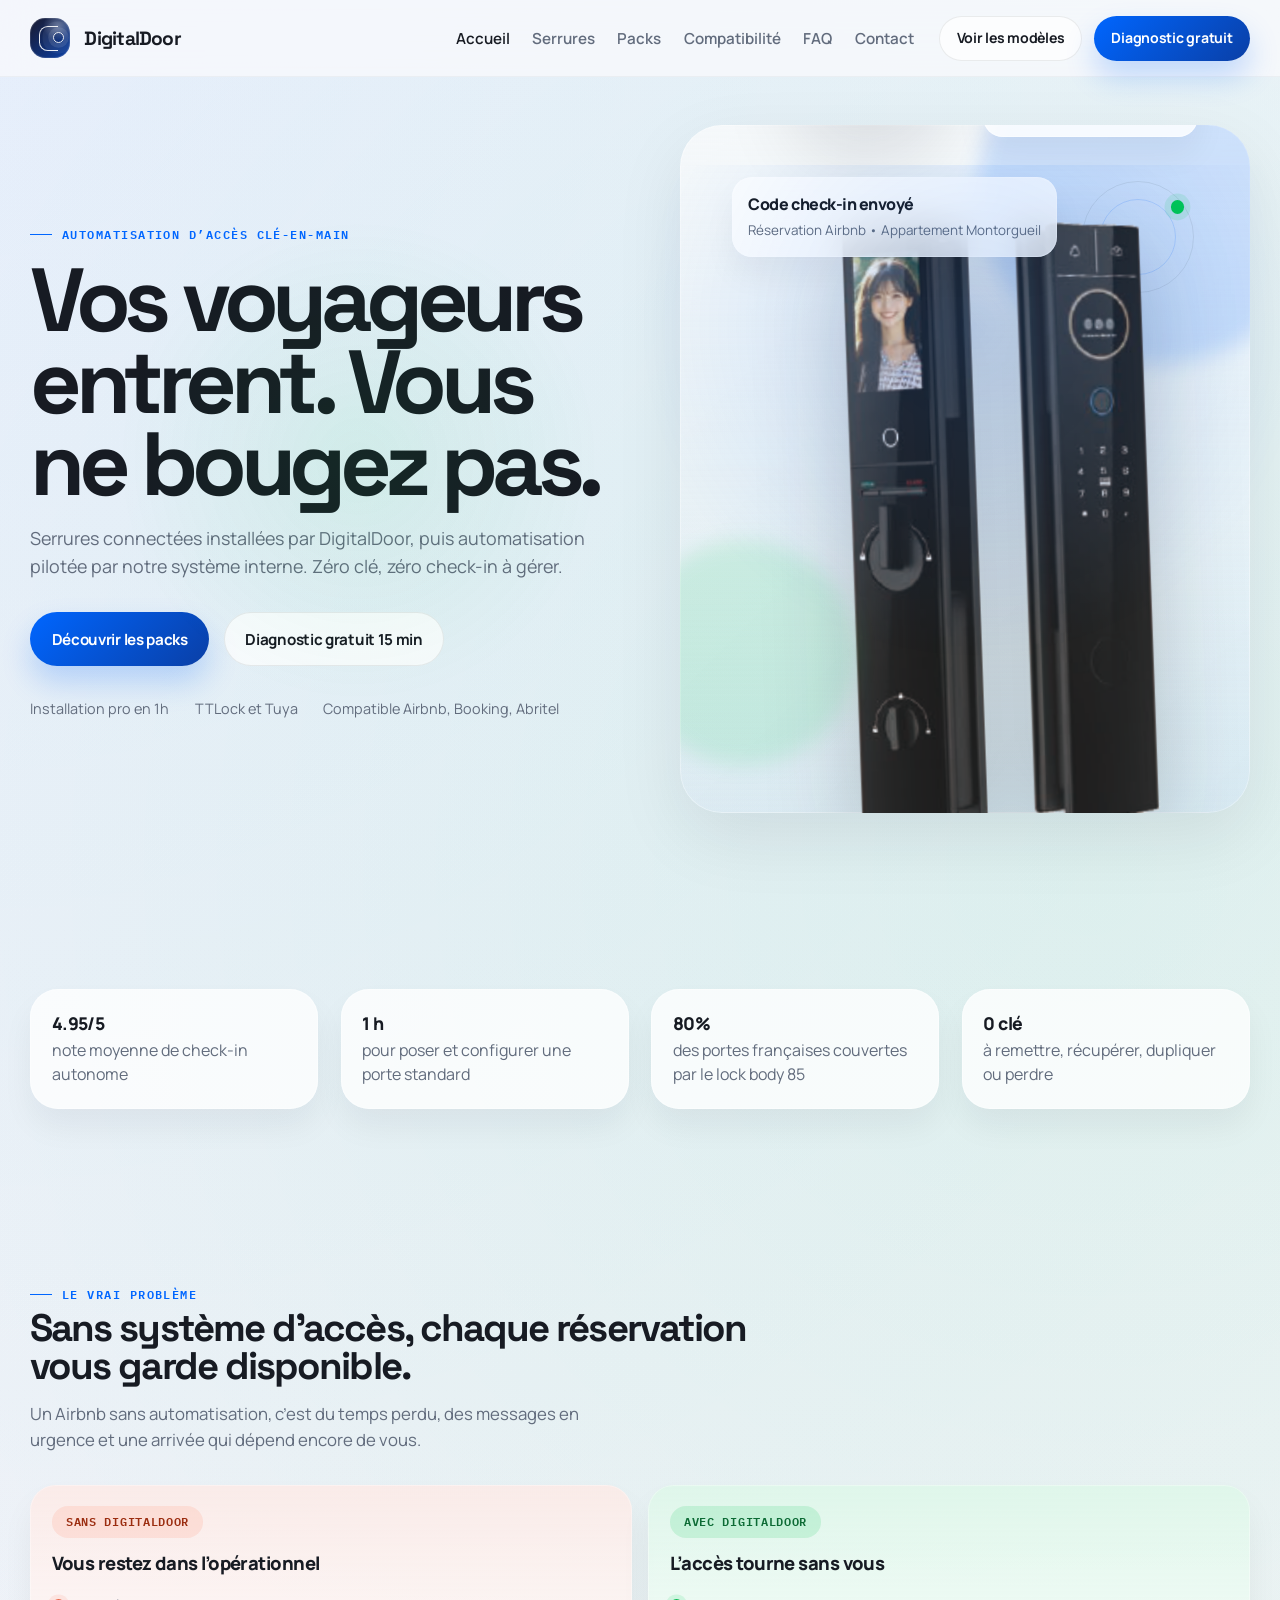
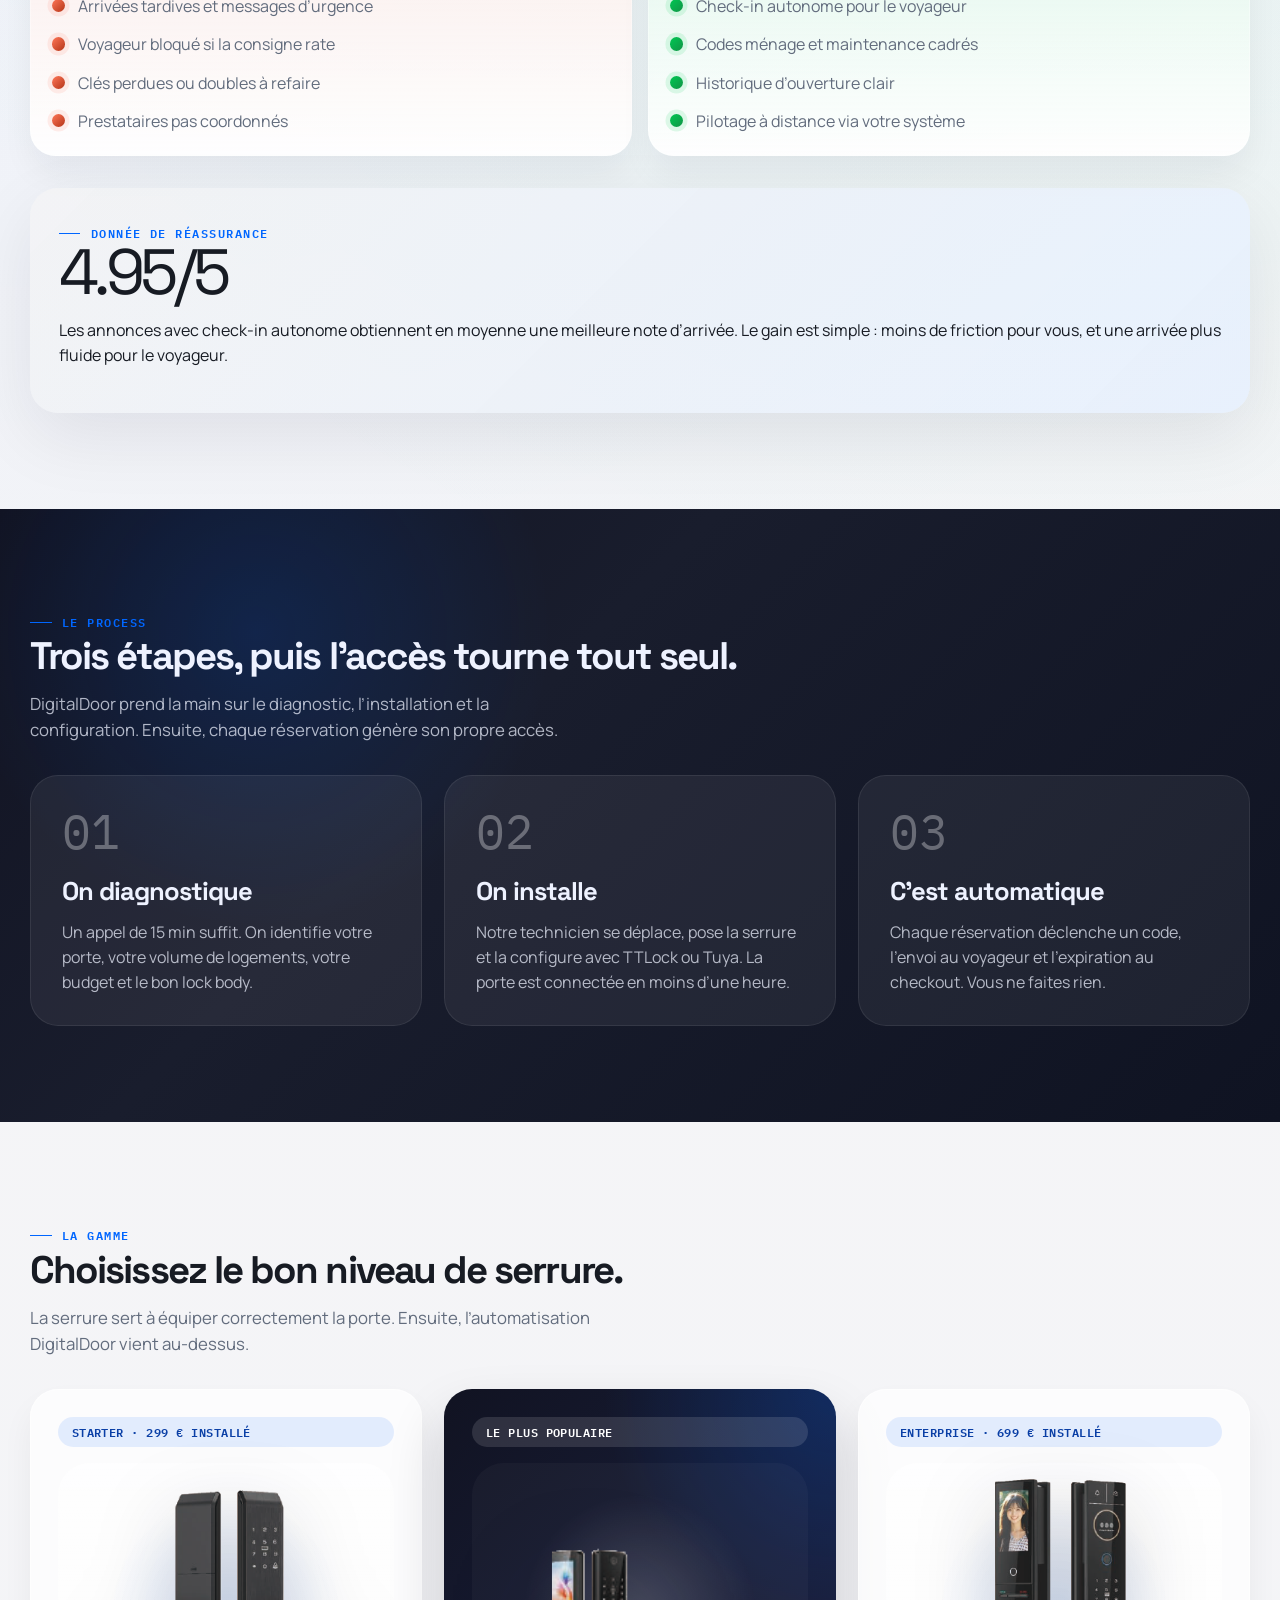
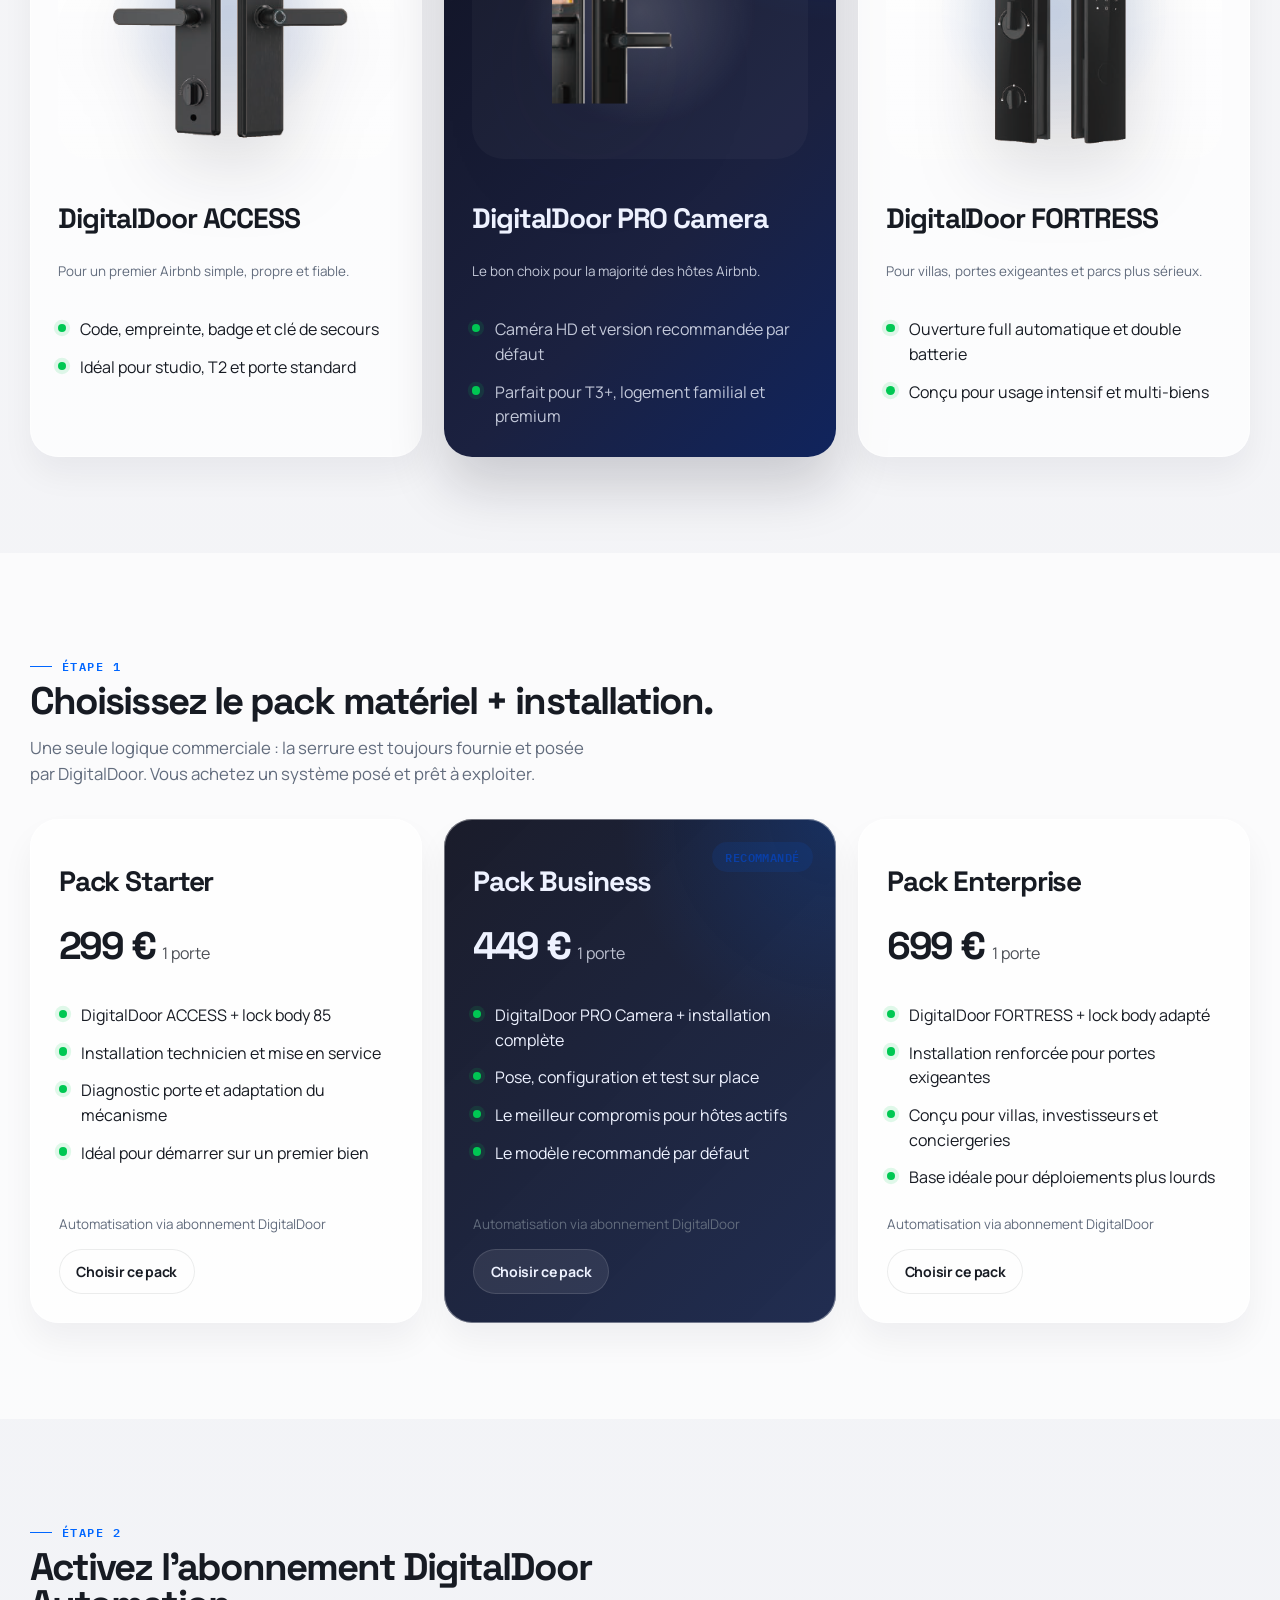
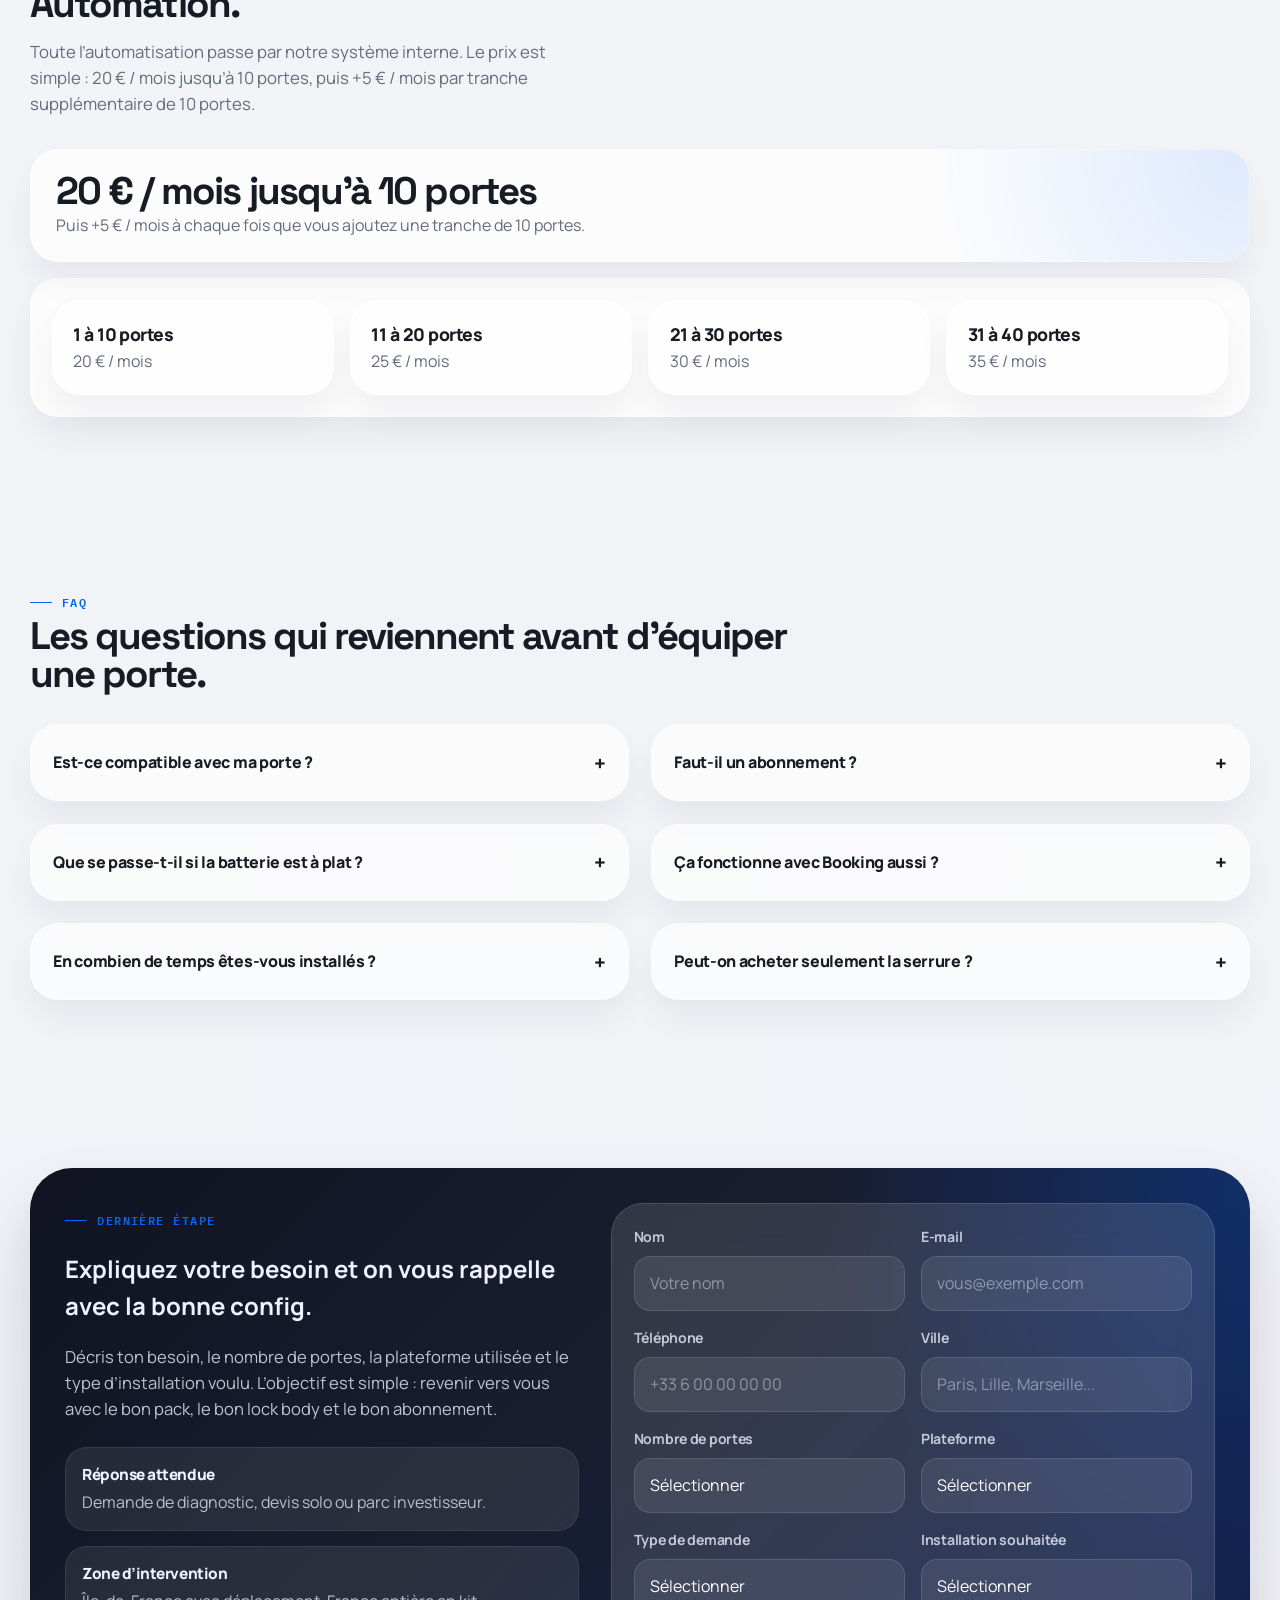
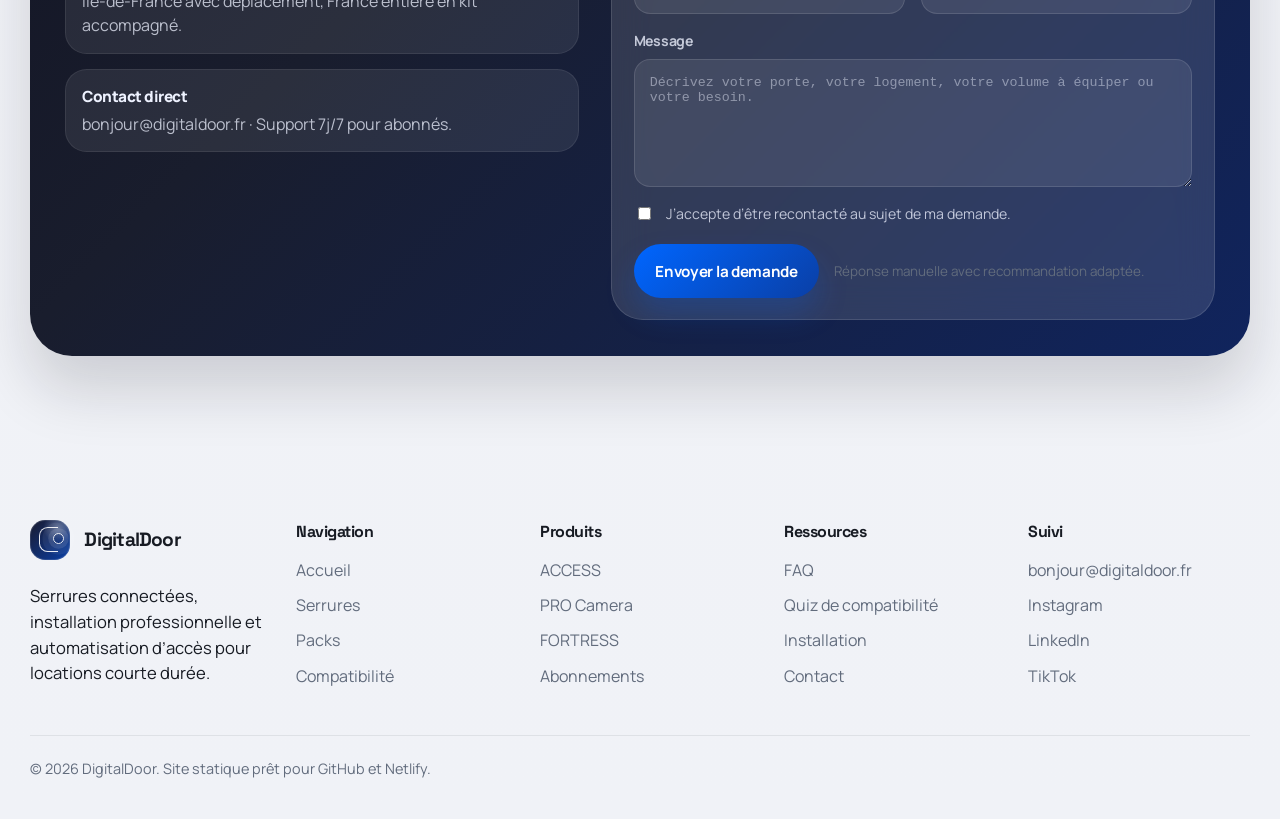
==== commit 5d511afd: "Turn access problem into a clearer before-after comparison" ====
--- a/index.html
+++ b/index.html
@@ -132,37 +132,31 @@
               </p>
             </div>
 
-            <div class="problem-cards">
-              <article class="problem-card" data-reveal>
-                <strong>Arrivée tardive</strong>
-                <span>Vous restez joignable le soir, le week-end ou pendant vos déplacements.</span>
-              </article>
-              <article class="problem-card" data-reveal>
-                <strong>Voyageur bloqué</strong>
-                <span>Code non envoyé, mauvaise consigne ou porte fermée au mauvais moment.</span>
-              </article>
-              <article class="problem-card" data-reveal>
-                <strong>Clés perdues</strong>
-                <span>Doubles à gérer, sécurité à reprendre et stress inutile.</span>
-              </article>
-              <article class="problem-card" data-reveal>
-                <strong>Prestataires mal coordonnés</strong>
-                <span>Ménage, maintenance et co-hôtes n’ont pas toujours le bon accès au bon créneau.</span>
-              </article>
-            </div>
-
-            <div class="solution-cards">
-              <article class="solution-card" data-reveal>
-                <strong>Check-in autonome</strong>
-                <span>Le voyageur reçoit son accès et entre seul.</span>
-              </article>
-              <article class="solution-card" data-reveal>
-                <strong>Codes prestataires</strong>
-                <span>Ménage et maintenance ont des créneaux cadrés.</span>
-              </article>
-              <article class="solution-card" data-reveal>
-                <strong>Historique clair</strong>
-                <span>Chaque ouverture est tracée, sans zone floue.</span>
+            <div class="access-compare">
+              <article class="compare-panel compare-panel--bad" data-reveal>
+                <div class="compare-panel__header">
+                  <span class="compare-chip compare-chip--bad">Sans DigitalDoor</span>
+                  <strong>Vous restez dans l’opérationnel</strong>
+                </div>
+                <ul class="compare-list compare-list--bad">
+                  <li>Arrivées tardives et messages d’urgence</li>
+                  <li>Voyageur bloqué si la consigne rate</li>
+                  <li>Clés perdues ou doubles à refaire</li>
+                  <li>Prestataires pas coordonnés</li>
+                </ul>
+              </article>
+
+              <article class="compare-panel compare-panel--good" data-reveal>
+                <div class="compare-panel__header">
+                  <span class="compare-chip compare-chip--good">Avec DigitalDoor</span>
+                  <strong>L’accès tourne sans vous</strong>
+                </div>
+                <ul class="compare-list compare-list--good">
+                  <li>Check-in autonome pour le voyageur</li>
+                  <li>Codes ménage et maintenance cadrés</li>
+                  <li>Historique d’ouverture clair</li>
+                  <li>Pilotage à distance via votre système</li>
+                </ul>
               </article>
             </div>
 
--- a/assets/styles/styles.css
+++ b/assets/styles/styles.css
@@ -649,25 +649,15 @@
   margin: 0;
 }
 
-.problem-cards,
-.solution-cards {
-  display: grid;
+.access-compare {
+  display: grid;
+  grid-template-columns: repeat(2, minmax(0, 1fr));
   gap: 1rem;
-}
-
-.problem-cards {
-  grid-template-columns: repeat(2, minmax(0, 1fr));
   margin-top: 2rem;
 }
 
-.solution-cards {
-  grid-template-columns: repeat(3, minmax(0, 1fr));
-  margin-top: 1.4rem;
-}
-
-.problem-card,
-.solution-card {
-  padding: 1.2rem 1.25rem;
+.compare-panel {
+  padding: 1.35rem;
   border-radius: 1.6rem;
   background: rgba(255, 255, 255, 0.72);
   box-shadow:
@@ -675,18 +665,89 @@
     var(--shadow-soft);
 }
 
-.problem-card strong,
-.solution-card strong {
+.compare-panel--bad {
+  background:
+    linear-gradient(180deg, rgba(255, 119, 89, 0.12), rgba(255, 255, 255, 0.7)),
+    rgba(255, 255, 255, 0.72);
+}
+
+.compare-panel--good {
+  background:
+    linear-gradient(180deg, rgba(0, 200, 83, 0.1), rgba(255, 255, 255, 0.72)),
+    rgba(255, 255, 255, 0.72);
+}
+
+.compare-panel__header {
+  display: grid;
+  gap: 0.7rem;
+  margin-bottom: 1rem;
+}
+
+.compare-panel__header strong {
   display: block;
-  margin-bottom: 0.35rem;
-  font-size: 0.98rem;
+  font-size: 1.15rem;
   font-weight: 800;
   letter-spacing: -0.03em;
 }
 
-.problem-card span,
-.solution-card span {
+.compare-chip {
+  display: inline-flex;
+  align-items: center;
+  width: fit-content;
+  min-height: 2rem;
+  padding: 0 0.9rem;
+  border-radius: 999px;
+  font-family: "IBM Plex Mono", monospace;
+  font-size: 0.72rem;
+  font-weight: 600;
+  letter-spacing: 0.06em;
+  text-transform: uppercase;
+}
+
+.compare-chip--bad {
+  color: #9b2d10;
+  background: rgba(255, 119, 89, 0.14);
+}
+
+.compare-chip--good {
+  color: #0d6b35;
+  background: rgba(0, 200, 83, 0.14);
+}
+
+.compare-list {
+  display: grid;
+  gap: 0.85rem;
+  padding: 0;
+  margin: 0;
+  list-style: none;
+}
+
+.compare-list li {
+  position: relative;
+  padding-left: 1.65rem;
   color: var(--text-soft);
+}
+
+.compare-list li::before {
+  position: absolute;
+  left: 0;
+  top: 0.32rem;
+  width: 0.82rem;
+  height: 0.82rem;
+  border-radius: 999px;
+  content: "";
+}
+
+.compare-list--bad li::before {
+  background:
+    linear-gradient(135deg, rgba(255, 119, 89, 1), rgba(180, 52, 23, 1));
+  box-shadow: 0 0 0 0.28rem rgba(255, 119, 89, 0.12);
+}
+
+.compare-list--good li::before {
+  background:
+    linear-gradient(135deg, rgba(0, 200, 83, 1), rgba(18, 148, 70, 1));
+  box-shadow: 0 0 0 0.28rem rgba(0, 200, 83, 0.12);
 }
 
 .proof-card {
@@ -1867,8 +1928,7 @@
   }
 
   .data-strip,
-  .problem-cards,
-  .solution-cards,
+  .access-compare,
   .trust-grid,
   .steps,
   .lock-grid,
@@ -1891,10 +1951,6 @@
   .showcase-lock--featured {
     grid-row: auto;
   }
-
-  .solution-cards {
-    grid-template-columns: repeat(3, minmax(0, 1fr));
-  }
 }
 
 @media (max-width: 860px) {
@@ -1945,8 +2001,7 @@
     grid-template-columns: 1fr;
   }
 
-  .problem-cards,
-  .solution-cards {
+  .access-compare {
     grid-template-columns: 1fr;
   }
 
@@ -1992,8 +2047,7 @@
   }
 
   .data-strip,
-  .problem-cards,
-  .solution-cards,
+  .access-compare,
   .trust-grid,
   .steps,
   .lock-grid,
